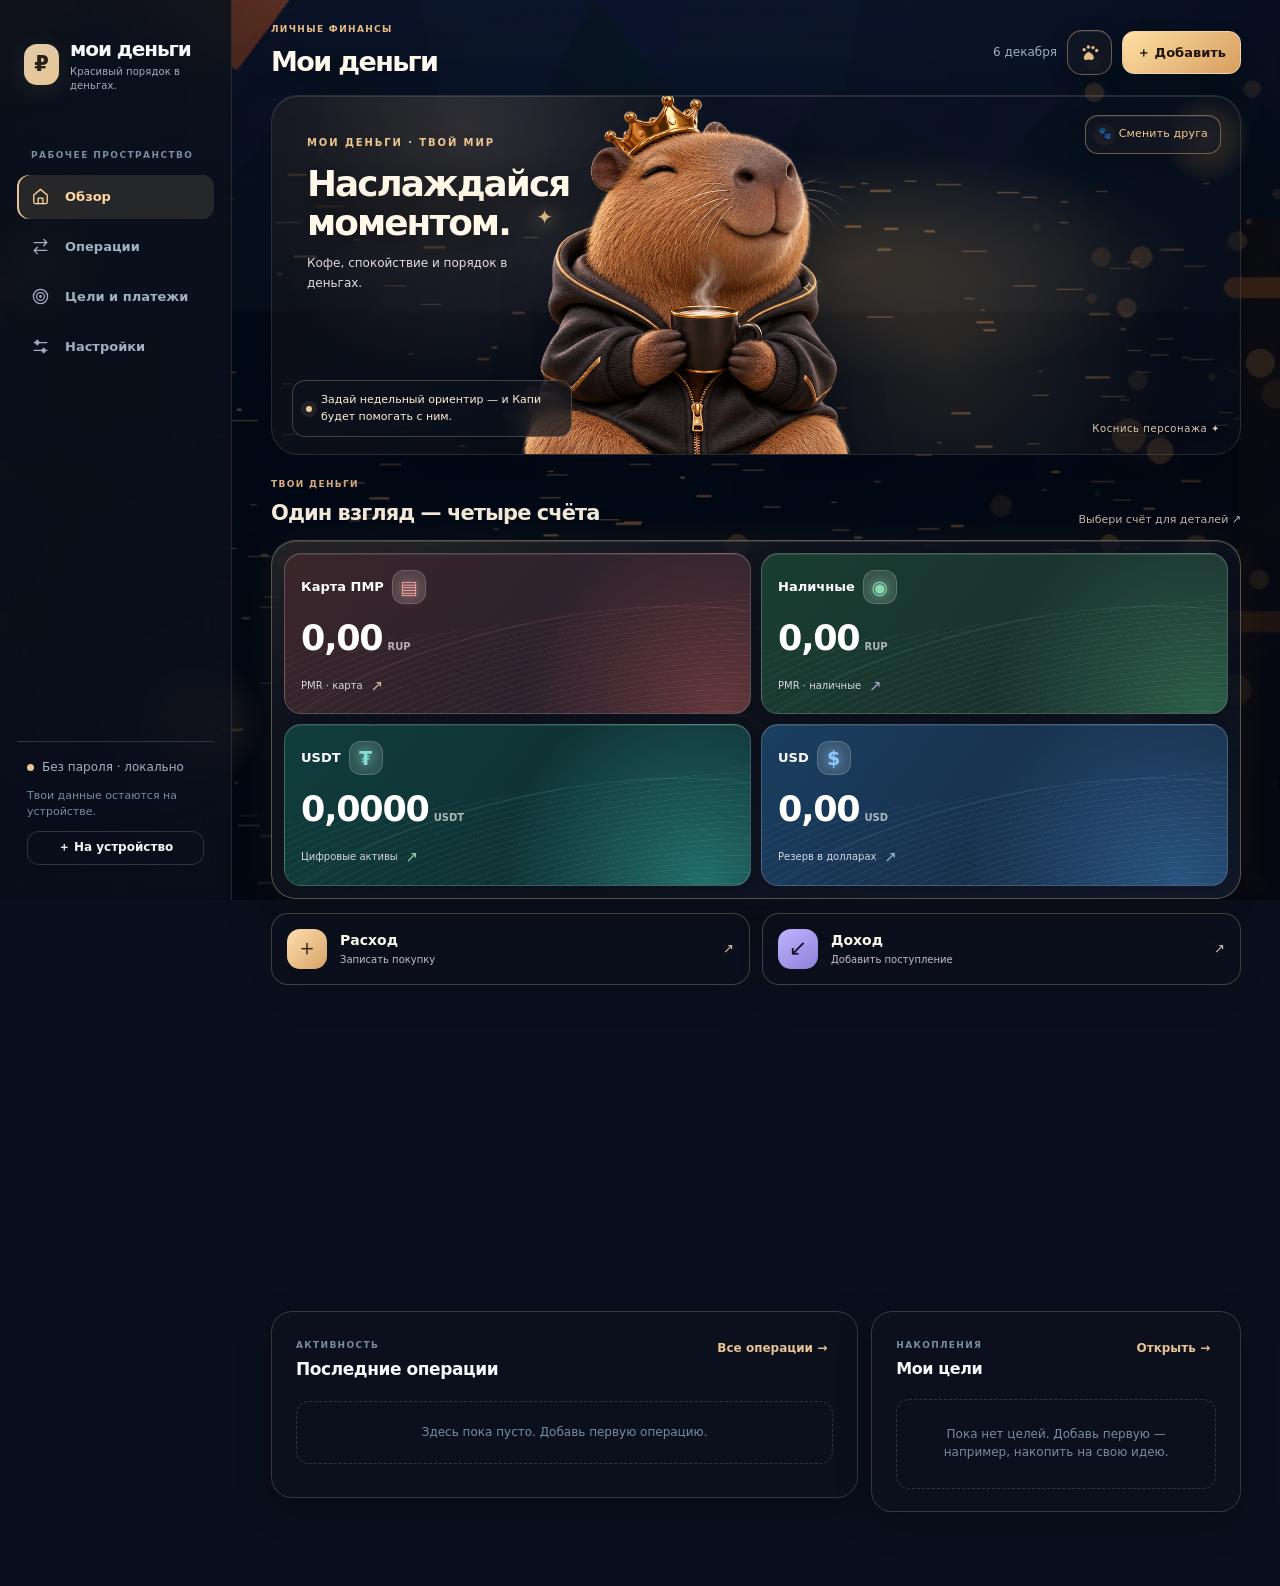
==== index.html @ d1bcf093 "Add files via upload" ====
<!doctype html>
<html lang="ru" data-theme="neobank">
<head>
<meta charset="utf-8"><meta name="viewport" content="width=device-width, initial-scale=1, viewport-fit=cover">
<meta name="theme-color" content="#0a1018"><meta name="color-scheme" content="dark">
<meta name="description" content="Мои деньги — личный финансовый трекер, расходы, бюджеты и накопления"><meta name="application-version" content="2.6.0">
<meta http-equiv="Content-Security-Policy" content="default-src 'self'; script-src 'self'; style-src 'self' 'unsafe-inline'; img-src 'self' data:; connect-src 'self'; object-src 'none'; base-uri 'self'; form-action 'self'; worker-src 'self'; manifest-src 'self'">
<link rel="manifest" href="./manifest.webmanifest"><link rel="icon" type="image/png" href="./icon-192.png"><link rel="apple-touch-icon" href="./icon-192.png">
<link rel="stylesheet" href="./styles.css"><title>Мои деньги · Premium Worlds 2.6</title>
</head>
<body>
<div class="world-background" aria-hidden="true"><div class="world-world"></div><div class="world-vignette"></div><div class="world-glimmers"></div></div>
<div id="auth" class="auth hidden">
 <div class="auth-card"><div class="auth-mark">₽</div><span class="eyebrow">МОИ ДЕНЬГИ · 2.6</span>
 <h1 id="auth-title">Открыть личный учёт</h1><p id="auth-description" class="muted">Введи свой пароль для доступа к защищённым данным этого браузера.</p>
 <form id="auth-form"><label for="auth-pass">Пароль</label><input id="auth-pass" type="password" autocomplete="current-password" minlength="8" required placeholder="Пароль от личных записей">
 <div id="confirm-wrap" class="hidden"><label for="auth-confirm">Повтори пароль</label><input id="auth-confirm" type="password" autocomplete="new-password" placeholder="Повтори пароль"></div>
 <button class="btn primary full" id="auth-submit" type="submit">Открыть трекер</button></form>
 <button type="button" class="btn ghost full hidden" id="auth-guest">Продолжить без пароля</button><div id="auth-error" class="error" role="alert"></div>
 <p class="tiny muted">Зашифрованные данные доступны только по паролю. GitHub не получает твои записи.</p></div>
</div>
<div id="app" class="app hidden">
<aside class="sidebar">
  <div class="brand"><div class="brand-icon">₽</div><div><strong>мои деньги</strong><span>Красивый порядок в деньгах.</span></div></div>
  <div class="side-group">РАБОЧЕЕ ПРОСТРАНСТВО</div>
  <nav class="side-nav" aria-label="Разделы">
    <button class="nav active" data-page-link="home"><span class="nav-ic"><svg viewBox="0 0 24 24" aria-hidden="true"><path d="m3.5 10 8.5-7 8.5 7v9a2 2 0 0 1-2 2h-13a2 2 0 0 1-2-2z"/><path d="M9 21v-7h6v7"/></svg></span> Обзор</button>
    <button class="nav" data-page-link="transactions"><span class="nav-ic"><svg viewBox="0 0 24 24" aria-hidden="true"><path d="M4 7h16m-4-4 4 4-4 4M20 17H4m4-4-4 4 4 4"/></svg></span> Операции</button>
    <button class="nav" data-page-link="plans"><span class="nav-ic"><svg viewBox="0 0 24 24" aria-hidden="true"><circle cx="12" cy="12" r="9"/><circle cx="12" cy="12" r="5"/><circle cx="12" cy="12" r="1"/></svg></span> Цели и платежи</button>
    
    <button class="nav" data-page-link="settings"><span class="nav-ic"><svg viewBox="0 0 24 24" aria-hidden="true"><path d="M4 7h16M4 17h16M8 4v6M16 14v6"/><circle cx="8" cy="7" r="2"/><circle cx="16" cy="17" r="2"/></svg></span> Настройки</button>
  </nav>
  <div class="side-foot"><div class="privacy"><span class="live-dot"></span><span id="side-privacy">Локальный учёт</span></div><small>Твои данные остаются на устройстве.</small><button id="sidebar-install" class="btn outline small" type="button">＋ На устройство</button></div>
</aside>
<div class="workspace">
<header class="topbar"><div><div class="eyebrow" id="page-eyebrow">ЛИЧНЫЕ ФИНАНСЫ</div><h1 id="page-title">Главная</h1></div><div class="topbar-actions"><span class="today" id="today-label"></span><button id="paw-switch" class="paw-switch" type="button" aria-label="Сменить персонажа — капибара или такса" title="Сменить персонажа"><svg viewBox="0 0 24 24" fill="currentColor" aria-hidden="true"><circle cx="5" cy="8" r="2"/><circle cx="10" cy="4.8" r="2"/><circle cx="15.5" cy="5.5" r="2"/><circle cx="20" cy="9" r="2"/><path d="M12 10.5c-3.6 0-7.4 4-7.4 7.1 0 2.1 1.6 3.1 3.3 2.7 2.3-.5 3.1-.6 4.1-.2 2.1.8 4.6-.3 4.6-2.4 0-3.4-4.1-7.2-7.9-7.2Z"/></svg></button><button id="quick-top" class="btn primary" type="button">＋ <span>Добавить</span></button></div></header>
<main>
<section class="view active" id="view-home">
 <section class="living-theater" id="living-theater" data-pet="capybara" aria-label="Живой персонаж и атмосферный фон">
  <div class="hero-noise" aria-hidden="true"></div>
  <div class="theater-copy"><span class="eyebrow">МОИ ДЕНЬГИ · ТВОЙ МИР</span><h2 id="mascot-hero-title">Финансы в удовольствие.</h2><p id="mascot-hero-sub">Простые решения. Красивые привычки.</p></div>
  <button id="theater-paw" class="theater-paw" type="button" title="Сменить персонажа" aria-label="Сменить персонажа: капибара или такса">🐾 <span>Сменить друга</span></button>
  <div class="mascot-viewer" id="mascot-viewer" role="group" aria-label="Нажми на персонажа, чтобы увидеть реакцию">
    <button class="pet-stage" id="pet-tap" type="button" aria-label="Погладить персонажа и увидеть реакцию"><img id="pet-cutout" src="./capybara.png" alt="Капибара в короне с чашкой кофе" draggable="false" loading="eager"><span class="pet-star">✦</span><span class="pet-shimmer">✧</span></button>
    <span class="pet-soundwaves" aria-hidden="true">)))</span><span class="pet-steam" aria-hidden="true"><i></i><i></i><i></i></span>
    <span id="mascot-fallback-animal" class="hidden">🦫</span>
  </div>
  <div class="theater-bottom"><div class="mascot-speech"><span class="speech-pulse"></span><span id="mascot-say">Нажми на меня — будет сюрприз.</span></div><span class="turn-hint">Коснись персонажа ✦</span></div>
</section>
<div class="vault-head"><div><span class="eyebrow">ТВОИ ДЕНЬГИ</span><h2>Один взгляд — четыре счёта</h2></div><span class="vault-note">Выбери счёт для деталей ↗</span></div>
  <section class="unified-vault"><div class="vault-sheen"></div><div class="account-grid premium-accounts" id="account-grid" aria-label="Четыре счёта в одной карте"></div></section>
 <div class="world-quick-actions"><button id="world-add-expense" type="button"><span class="wqa-icon">＋</span><span><strong>Расход</strong><small>Записать покупку</small></span><span class="wqa-chevron">↗</span></button><button id="world-add-income" type="button"><span class="wqa-icon">↙</span><span><strong>Доход</strong><small>Добавить поступление</small></span><span class="wqa-chevron">↗</span></button></div>
<div class="premium-budget-row">
  <div class="budget-hero">
    <div class="panel-title-row"><div><span class="eyebrow">НЕДЕЛЬНЫЙ БЮДЖЕТ</span><h2 id="week-left">—</h2><span class="muted tiny" id="week-title">Осталось до конца недели</span></div><span id="week-status" class="status neutral">Без лимита</span></div>
    <div class="progress"><div id="week-bar"></div></div>
    <div class="budget-details"><span id="week-used">Потрачено: 0,00</span><span id="week-cap">Лимит не задан</span></div>
    <div class="premium-budget-bottom"><div><span class="eyebrow">ОРИЕНТИР НА СЕГОДНЯ</span><strong id="daily-allowance">—</strong><p id="daily-caption" class="tiny muted">Установи недельный лимит</p></div><button type="button" class="premium-quiet-link" data-page-link="settings">Изменить лимит <span>↗</span></button></div>
    <span id="month-budget" class="hidden"></span>
  </div>
 </div>
 <div class="hidden" aria-hidden="true"><span id="hero-card"></span><button id="hero-spend" type="button"></button><button id="hero-income" type="button"></button><button id="hero-transfer" type="button"></button></div>
 <div class="welcome-nudge hidden" id="welcome-nudge"><span class="welcome-icon">🌱</span><div><strong>Добро пожаловать! Начни с удобного шага.</strong><p>Задай лимит на неделю или просто запиши первую покупку. Всё хранится в твоём браузере.</p></div><button class="btn outline small" id="welcome-dismiss" type="button">Понятно</button></div>
 <div class="home-lower premium-history">
  <section class="panel recent"><div class="panel-title-row"><div><span class="eyebrow">АКТИВНОСТЬ</span><h3>Последние операции</h3></div><button type="button" class="text-button" data-page-link="transactions">Все операции →</button></div><div id="recent-list" class="tx-list"></div></section>
  <div class="home-side"><section class="panel"><div class="panel-title-row"><div><span class="eyebrow">НАКОПЛЕНИЯ</span><h3>Мои цели</h3></div><button type="button" class="text-button" data-page-link="plans">Открыть →</button></div><div id="home-goals"></div></section>
   <section class="panel category-panel"><div class="panel-title-row"><div><span class="eyebrow">ЗА ЭТОТ МЕСЯЦ</span><h3>Куда уходят деньги</h3></div><button type="button" class="text-button" data-page-link="analytics">Детали →</button></div><div id="home-categories"></div></section>
  </div>
 </div>
</section>
<section class="view" id="view-transactions"><div class="section-header"><div><span class="eyebrow">ЖУРНАЛ</span><h2>Все операции</h2></div><button class="btn primary" id="tx-add" type="button">＋ Добавить</button></div><div class="filter-row"><input id="tx-search" placeholder="Поиск по категории или примечанию" aria-label="Поиск"><input id="tx-month" type="month" aria-label="Месяц"><select id="tx-type" aria-label="Тип операции"><option value="all">Все типы</option><option value="expense">Расходы</option><option value="income">Доходы</option><option value="transfer">Переводы</option></select><button id="tx-clear" class="btn outline small" type="button">Сбросить</button></div><details class="panel calendar-panel"><summary>📅 Календарь расходов <span>▾</span></summary><p class="tiny muted">Нажми на день, чтобы увидеть операции. В календаре показаны расходы в RUP.</p><div id="spend-calendar"></div><button class="text-button" id="calendar-clear" type="button">Сбросить выбор дня</button></details><div class="panel"><div id="tx-list" class="tx-list"></div><p id="tx-count" class="tiny muted"></p></div></section>
<section class="view" id="view-plans"><div class="section-header"><div><span class="eyebrow">БЮДЖЕТ И БУДУЩЕЕ</span><h2>Цели и платежи</h2></div></div><div class="plans-grid">
 <div class="panel"><div class="panel-title-row"><div><span class="eyebrow">ПРОГРЕСС</span><h3>Цели накоплений</h3></div><button class="btn small outline" id="goal-create" type="button">＋ Цель</button></div><p class="tiny muted">Прогресс целей учитывается отдельно и не списывает деньги со счетов.</p><div id="goals-list"></div></div>
 <div class="panel"><div class="panel-title-row"><div><span class="eyebrow">НЕ ЗАБУДЬ ОПЛАТИТЬ</span><h3>Регулярные платежи</h3></div><button class="btn small outline" id="rec-create" type="button">＋ Платёж</button></div><p class="tiny muted">Списание только после подтверждения: автоматически деньги не вычитаются.</p><div id="rec-list"></div></div>
</div><div class="panel wish-panel"><div class="panel-title-row"><div><span class="eyebrow">НЕОБЯЗАТЕЛЬНЫЕ ПОКУПКИ</span><h3>Отложенные желания</h3></div><span class="tiny muted" id="wish-count"></span></div><p class="tiny muted">Идеи без списания денег. Вернуться к покупке или удалить можно в любое время.</p><div id="wish-list"></div></div></section>
<section class="view" id="view-analytics"><div class="section-header"><div><span class="eyebrow">СТАТИСТИКА</span><h2>Аналитика</h2></div><select id="analysis-month" aria-label="Месяц аналитики"></select></div><div class="analysis-stats"><div class="panel"><span class="eyebrow">РАСХОДЫ · RUP</span><strong id="analysis-expense">0,00</strong></div><div class="panel"><span class="eyebrow">ДОХОДЫ · RUP</span><strong id="analysis-income">0,00</strong></div><div class="panel"><span class="eyebrow">РАЗНИЦА · RUP</span><strong id="analysis-net">0,00</strong></div><div class="analysis-extras" id="analysis-extras"><div class="analysis-mini"><span>Средний расход / день</span><strong id="analysis-average">—</strong></div><div class="analysis-mini"><span>Доставка и кафе</span><strong id="analysis-delivery">—</strong></div><div class="analysis-mini"><span>Необязательные покупки</span><strong id="analysis-optional">—</strong></div></div><div class="analytics-grid"><div class="panel"><h3>Динамика расходов</h3><p class="tiny muted">Последние 6 месяцев, только счета RUP</p><div id="chart-bars" class="chart" role="img" aria-label="График расходов"></div></div><div class="panel"><h3>Структура расходов</h3><p class="tiny muted">Выбранный месяц, счета RUP</p><div id="analysis-categories"></div></div></div><p class="tiny muted">Исторические записи включены в аналитику, но не уменьшают текущие балансы. Валюты не складываются без обмена.</p></section>
<section class="view" id="view-settings"><div class="section-header"><div><span class="eyebrow">ПЕРСОНАЛИЗАЦИЯ</span><h2>Настройки</h2></div></div><div class="settings-grid">
 <div class="panel pet-interaction-settings"><h3>Реакции персонажа</h3><p class="muted">Нажми на животное на главной: капибара пьёт кофе, такса радостно лает.</p><label class="sound-setting"><span>Звук таксы</span><input id="pet-sound-enabled" type="checkbox" checked></label><p class="tiny muted">Звук включается только после твоего нажатия. На телефоне он зависит от режима звука.</p></div>
 <div class="panel pet-settings"><div class="panel-title-row"><div><span class="eyebrow">НАСТРОЙ ДНЯ</span><h3>Твой персонаж</h3></div><span class="paw-settings-icon">✦</span></div><p class="muted">Выбирай между двумя настоящими Персонажами. Их можно крутить на главной — даже без интернета.</p><div class="pet-choice-row"><button class="pet-choice" data-pet-choice="capybara" type="button"><span class="pet-choice-icon">◕</span><span><strong>Капибара</strong><small>Тепло и спокойствие</small></span><span class="pet-choice-check">✓</span></button><button class="pet-choice" data-pet-choice="dachshund" type="button"><span class="pet-choice-icon">♞</span><span><strong>Такса</strong><small>Энергия и движение</small></span><span class="pet-choice-check">✓</span></button></div><label class="toggle-row" style="margin-top:17px"><input type="checkbox" id="mascot-motion" checked><span>Живые движения персонажа</span></label><p class="tiny muted">Плавная анимация останавливается, если включено уменьшение движения в настройках устройства.</p></div>
 <div class="panel premium-tools"><h3>Инструменты</h3><p class="muted">Аналитика, календарь и расширенные функции — когда понадобятся.</p><div class="premium-tools-actions"><button class="btn outline" type="button" data-page-link="analytics">▥ Смотреть аналитику</button><button class="btn outline" type="button" data-page-link="plans">◎ Цели и платежи</button></div></div>
 <div class="panel"><h3>Обновления</h3><p class="muted" id="update-note">Приложение автоматически проверяет новые версии при открытии и периодически во время работы. При заполнении формы обновление подождёт.</p></div>
 <div class="panel"><h3>Оформление</h3><p class="muted">Один сайт — несколько стилей. Выбор запоминается.</p><div class="theme-cards"><button class="theme-card" data-theme-choice="premium"><span class="theme-thumb premium"></span><strong>Premium Dark</strong><small>Основной стиль</small></button><button class="theme-card" data-theme-choice="capy"><span class="theme-thumb capy"></span><strong>Warm Studio</strong><small>Мягкий тёплый</small></button><button class="theme-card" data-theme-choice="minimal"><span class="theme-thumb minimal"></span><strong>Graphite</strong><small>Чистый графит</small></button></div></div>
 <div class="panel"><h3>Лимиты расходов</h3><p class="muted">План учитывает траты с карты и наличных в рублях ПМР.</p><div class="field-grid"><div><label for="limit-week">На неделю (RUP)</label><input id="limit-week" type="number" min="0" step="0.01" placeholder="Без лимита"></div><div><label for="limit-month">На месяц (RUP)</label><input id="limit-month" type="number" min="0" step="0.01" placeholder="Без лимита"></div></div><button id="save-limits" class="btn primary small" type="button">Сохранить лимиты</button></div>
 <div class="panel"><h3>Мягкая пауза перед покупкой</h3><p class="muted">При желании приложение предложит отложить крупную необязательную покупку. Это не запрет: решение всегда за тобой.</p><label class="toggle-row"><input type="checkbox" id="impulse-enabled"><span>Напоминать о необязательных тратах</span></label><div class="field" style="margin-top:12px"><label for="impulse-threshold">Показывать при сумме от (RUP)</label><input id="impulse-threshold" type="number" min="1" step="1" value="200"></div><button id="save-impulse" class="btn outline small" type="button">Сохранить</button></div>
 <details class="panel collapsible"><summary>Корректировка остатков <span>▾</span></summary><p class="muted">Введи фактический баланс каждого счёта. Старые операции повторно не спишутся.</p><div id="balance-settings" class="field-grid"></div><button id="save-balances" class="btn outline small" type="button">Обновить остатки</button></details>
 <details class="panel collapsible"><summary>Резервные копии и перенос <span>▾</span></summary><p class="muted" id="backup-warning">В режиме без пароля JSON и CSV содержат данные без шифрования.</p><div class="button-row"><button id="export-json" class="btn outline" type="button">↓ Резервная копия JSON</button><button id="export-csv" class="btn outline" type="button">↓ CSV</button><button id="import-json" class="btn outline" type="button">↑ Восстановить JSON</button><input type="file" id="file-import" accept=".json,application/json" class="hidden"></div><p class="tiny muted">Импорт заменяет текущие записи. Перед ним сохрани копию.</p></details>
 <details class="panel collapsible"><summary>Конфиденциальность <span>▾</span></summary><p id="privacy-info" class="muted"></p><div class="button-row"><button id="protect-data" class="btn outline" type="button">Защитить паролем</button><button id="change-password" class="btn outline" type="button">Сменить пароль</button><button id="lock-data" class="btn outline" type="button">Закрыть учёт</button><button id="reset-data" class="btn danger" type="button">Удалить локальные данные</button></div></details>
 <div class="panel"><h3>Приложение на телефоне</h3><p class="muted">Установи сайт на главный экран. После первого посещения приложение работает и без интернета, но данные между устройствами не синхронизируются.</p><button id="install-btn" class="btn outline" type="button">＋ Установить приложение</button><p id="install-hint" class="tiny muted"></p></div>
</div><footer>Мои деньги 2.6 · данные в браузере · синхронизации между устройствами пока нет</footer></section>
</main></div>
<nav class="mobile-nav" aria-label="Навигация по приложению"><button data-page-link="home" class="active"><span>▦</span>Обзор</button><button data-page-link="transactions"><span>⇄</span>История</button><button id="mobile-quick" class="mobile-add" aria-label="Добавить расход"><span>＋</span></button><button data-page-link="plans"><span>◎</span>Цели</button><button data-page-link="settings"><span>⚙</span>Ещё</button></nav>
</div>
<div class="modal hidden" id="modal" role="dialog" aria-modal="true" aria-labelledby="modal-title"><div class="modal-backdrop" data-close="modal"></div><div class="modal-panel"><div class="modal-head"><div><span class="eyebrow" id="modal-kicker">БЫСТРАЯ ЗАПИСЬ</span><h2 id="modal-title">Новый расход</h2></div><button id="modal-close" class="icon-btn" type="button" aria-label="Закрыть">×</button></div><div id="modal-content"></div></div></div>
<div id="toast" class="toast" role="status" aria-live="polite"></div>
<script src="./pet-actions.js" defer></script>
<script src="./app.js" defer></script>
</body></html>
---- styles.css ----
:root{--bg:#0a1018;--panel:#121c27;--panel2:#182432;--border:#263647;--text:#f5f8fb;--muted:#96a7b7;--sub:#657c91;--accent:#5bddad;--accent-ink:#062518;--accent2:#6696ff;--red:#ff8794;--yellow:#f3c478;--radius:19px;--shadow:0 20px 60px rgba(0,0,0,.13);color-scheme:dark}
html[data-theme="minimal"]{--bg:#101119;--panel:#1a1c28;--panel2:#222539;--border:#303348;--text:#f8f8ff;--muted:#adb0c8;--sub:#8185a8;--accent:#9a96ff;--accent-ink:#15132a;--accent2:#a6afff;--red:#ff9da9;--yellow:#ecd1a1;--radius:24px}
html[data-theme="focus"]{--bg:#071710;--panel:#10241b;--panel2:#1a3327;--border:#2a4a38;--text:#effff4;--muted:#9dbba7;--sub:#69907a;--accent:#b0f084;--accent-ink:#163117;--accent2:#83d8b5;--red:#f59c91;--yellow:#f8d98d;--radius:16px}
*{box-sizing:border-box}html{scroll-behavior:smooth}body{background:var(--bg);color:var(--text);margin:0;font:14px/1.45 Inter,system-ui,-apple-system,"Segoe UI",sans-serif}button,input,select,textarea{font:inherit}button{cursor:pointer}button:disabled{opacity:.45;cursor:not-allowed}h1,h2,h3,p{margin-top:0}h1{font-size:27px;letter-spacing:-.055em;margin:3px 0 0}h2{font-size:22px;letter-spacing:-.05em;margin:4px 0 0}h3{font-size:16px;letter-spacing:-.025em;margin:0}p{margin-bottom:12px}.muted{color:var(--muted)}.tiny{font-size:11px}.eyebrow{font-size:10px;font-weight:800;letter-spacing:.105em;color:var(--sub)}.hidden{display:none!important}.btn{border:1px solid var(--border);border-radius:11px;padding:10px 14px;background:var(--panel2);color:var(--text);font-weight:720;min-height:39px;white-space:nowrap}.btn:hover{filter:brightness(1.13)}.btn.primary{background:var(--accent);border-color:var(--accent);color:var(--accent-ink)}.btn.ghost{background:transparent;border-color:transparent}.btn.outline{background:transparent}.btn.danger{color:var(--red);background:transparent}.btn.small{font-size:12px;min-height:33px;padding:7px 10px}.btn.full{width:100%;margin:10px 0}.text-button{border:0;background:none;color:var(--accent);font-size:12px;font-weight:750;padding:6px}.icon-btn{background:none;border:0;color:var(--muted);font-size:24px;padding:2px 9px;border-radius:9px}.icon-btn:hover{color:var(--text);background:var(--panel2)}input,select,textarea{width:100%;border:1px solid var(--border);background:var(--bg);color:var(--text);border-radius:11px;min-height:42px;padding:9px 12px;outline:none}input:focus,select:focus,textarea:focus{border-color:var(--accent);box-shadow:0 0 0 3px color-mix(in srgb,var(--accent) 12%,transparent)}input[type=date],input[type=month]{color-scheme:dark}input::placeholder{color:var(--sub)}label{color:var(--muted);font-size:11px;font-weight:700;display:block;margin:0 0 6px}button:focus-visible,a:focus-visible{outline:2px solid var(--accent);outline-offset:3px}
.app{min-height:100dvh}.sidebar{position:fixed;left:0;top:0;bottom:0;width:244px;background:var(--panel);border-right:1px solid var(--border);padding:30px 17px;display:flex;flex-direction:column;z-index:5}.brand{display:flex;gap:11px;align-items:center;padding:0 5px 44px}.brand-icon,.auth-mark{width:41px;height:41px;border-radius:13px;background:var(--accent);color:var(--accent-ink);display:grid;place-items:center;font-size:23px;font-weight:900;box-shadow:0 8px 32px color-mix(in srgb,var(--accent) 15%,transparent)}.brand strong{display:block;font-size:19px;letter-spacing:-.055em}.brand span{display:block;font-size:10px;color:var(--sub)}.side-group{padding:0 14px 12px;color:var(--sub);font-size:10px;letter-spacing:.12em;font-weight:800}.side-nav{display:flex;flex-direction:column;gap:6px}.nav{width:100%;border:0;border-radius:12px;background:transparent;color:var(--muted);text-align:left;padding:12px 14px;display:flex;gap:15px;align-items:center;font-weight:650}.nav span{font-size:18px;min-width:22px;text-align:center}.nav:hover{background:var(--panel2)}.nav.active{background:color-mix(in srgb,var(--accent) 12%,var(--panel));color:var(--accent)}.side-foot{margin-top:auto;border-top:1px solid var(--border);padding:17px 10px 0;display:grid;gap:8px}.side-foot small{color:var(--sub);font-size:11px}.privacy{color:var(--muted);font-size:12px;display:flex;align-items:center;gap:8px}.live-dot{height:7px;width:7px;border-radius:50%;background:var(--accent)}.workspace{margin-left:244px;max-width:1700px;padding:28px clamp(16px,3.2vw,46px) 60px}.topbar{display:flex;justify-content:space-between;align-items:center;margin:0 0 27px;gap:16px}.topbar-actions{display:flex;align-items:center;gap:15px}.today{color:var(--sub);font-size:12px}.view{display:none}.view.active{display:block}.dashboard-grid{display:grid;grid-template-columns:1.25fr .85fr;gap:14px}.balance-hero{min-height:225px;padding:26px 28px;border-radius:var(--radius);background:linear-gradient(125deg,#204c41,#153a35 60%,#11372f);border:1px solid #316451;box-shadow:var(--shadow);display:flex;flex-direction:column;color:#f9fffb;position:relative;overflow:hidden}.balance-hero:after{content:"";width:300px;height:300px;position:absolute;right:-100px;top:-130px;border:1px solid #ffffff21;border-radius:50%;box-shadow:0 0 0 30px #ffffff0a,0 0 0 70px #ffffff06;pointer-events:none}.hero-top{display:flex;justify-content:space-between;align-items:center;gap:12px}.balance-hero .eyebrow{color:#9be5c9}.hero-chip{font-size:10px;letter-spacing:.06em;background:#ffffff1b;padding:7px 10px;border-radius:10px}.hero-sum{font-weight:850;letter-spacing:-.065em;font-size:clamp(28px,4.1vw,53px);line-height:1.18;margin:22px 0 2px;font-variant-numeric:tabular-nums}.hero-sum em{font-style:normal;font-size:15px;letter-spacing:0;color:#b5ddce}.balance-hero p{font-size:11px;color:#c3e6d8;margin:0 0 20px}.hero-actions{display:flex;flex-wrap:wrap;gap:8px;margin-top:auto}.hero-actions button{border:1px solid #ffffff39;color:#fff;background:#ffffff1b;border-radius:11px;padding:9px 13px;font-size:12px;font-weight:760}.hero-actions button:first-child{background:#fff;color:#0b3d2f;border-color:#fff}.hero-actions button:hover{filter:brightness(1.15)}html[data-theme="minimal"] .balance-hero{background:linear-gradient(125deg,#454075,#29294d);border-color:#635e90}html[data-theme="minimal"] .hero-actions button:first-child{color:#373464}html[data-theme="focus"] .balance-hero{background:linear-gradient(115deg,#2d633b,#1a4c34);border-color:#47845a}html[data-theme="focus"] .hero-actions button:first-child{color:#1d4630}
.budget-hero,.panel{background:var(--panel);border:1px solid var(--border);border-radius:var(--radius)}.budget-hero{padding:23px;min-width:0;display:flex;flex-direction:column;justify-content:center}.budget-hero h2{font-size:clamp(22px,2.7vw,33px);margin:14px 0 2px}.panel-title-row{display:flex;align-items:flex-start;justify-content:space-between;gap:12px}.panel-title-row h3{margin:4px 0}.status{display:inline-flex;border-radius:30px;padding:5px 9px;font-size:10px;font-weight:750;white-space:nowrap}.status.neutral{color:var(--muted);background:var(--panel2)}.status.good{color:var(--accent);background:color-mix(in srgb,var(--accent) 13%,transparent)}.status.bad{color:var(--red);background:color-mix(in srgb,var(--red) 13%,transparent)}.progress{height:8px;border-radius:20px;background:var(--panel2);overflow:hidden;margin:24px 0 13px}.progress>div{height:100%;width:0;background:var(--accent);border-radius:inherit;transition:width .2s}.progress>div.bad{background:var(--red)}.budget-details{display:flex;justify-content:space-between;color:var(--sub);font-size:11px;gap:10px;flex-wrap:wrap}.budget-hero .text-button{align-self:flex-start;padding:12px 0 0}.account-grid{display:grid;grid-template-columns:repeat(4,minmax(0,1fr));gap:12px;margin:14px 0}.mini-account{background:var(--panel);border:1px solid var(--border);padding:15px;border-radius:15px;min-width:0}.mini-account .label{display:flex;justify-content:space-between;gap:4px;color:var(--muted);font-size:11px}.mini-account .label b{font-weight:700;color:var(--sub)}.mini-account strong{font-size:21px;letter-spacing:-.045em;display:block;margin-top:7px;white-space:nowrap;text-overflow:ellipsis;overflow:hidden}.mini-account .unit{font-size:10px;color:var(--sub)}.home-lower{display:grid;grid-template-columns:1.15fr .85fr;gap:14px}.home-side{min-width:0}.panel{padding:21px;margin-bottom:14px;min-width:0}.recent{min-height:300px}.tx-list{margin-top:16px}.tx-row{padding:12px 0;display:grid;grid-template-columns:39px minmax(0,1fr) auto auto;gap:10px;align-items:center;border-bottom:1px solid var(--border)}.tx-row:last-child{border-bottom:0}.tx-icon{width:37px;height:37px;border-radius:12px;background:color-mix(in srgb,var(--accent2) 15%,var(--panel));color:var(--accent2);display:grid;place-items:center;font-size:18px}.tx-icon.expense{background:color-mix(in srgb,var(--red) 12%,var(--panel));color:var(--red)}.tx-icon.income{background:color-mix(in srgb,var(--accent) 12%,var(--panel));color:var(--accent)}.tx-main{min-width:0}.tx-main strong{display:block;font-size:12px;white-space:nowrap;text-overflow:ellipsis;overflow:hidden}.tx-main small{display:block;font-size:10px;color:var(--sub);white-space:nowrap;text-overflow:ellipsis;overflow:hidden}.tx-amount{font-weight:780;white-space:nowrap;font-variant-numeric:tabular-nums;font-size:12px;text-align:right}.tx-amount.negative{color:var(--red)}.tx-amount.positive{color:var(--accent)}.tx-amount small{font-size:9px;display:block;color:var(--sub);font-weight:500}.row-action{background:none;border:0;color:var(--sub);border-radius:10px;padding:5px;font-size:19px}.row-action:hover{color:var(--red)}.empty{border:1px dashed var(--border);border-radius:13px;text-align:center;padding:26px 15px;color:var(--sub);font-size:12px;margin-top:14px}.category-line,.goal-preview{margin-top:14px}.category-line .top,.goal-preview .top{display:flex;justify-content:space-between;gap:8px;font-size:12px;margin-bottom:7px}.category-line .top span:last-child,.goal-preview .top span:last-child{color:var(--muted)}.micro-progress{height:6px;border-radius:9px;background:var(--panel2);overflow:hidden}.micro-progress div{height:100%;border-radius:inherit;background:var(--accent2)}.goal-preview .micro-progress div{background:var(--accent)}
.section-header{display:flex;align-items:center;justify-content:space-between;margin-bottom:17px;gap:10px}.filter-row{display:grid;grid-template-columns:1fr 150px 140px auto;gap:8px;margin-bottom:10px}.filter-row input,.filter-row select{min-height:39px}.filter-row .btn{min-height:39px}.plans-grid,.analytics-grid{display:grid;grid-template-columns:1fr 1fr;gap:14px}.item-card{padding:13px 0;border-bottom:1px solid var(--border)}.item-card:last-child{border:0}.item-top{display:flex;justify-content:space-between;align-items:flex-start;gap:10px}.item-top strong{font-size:13px}.item-top small{display:block;color:var(--sub);font-size:11px}.item-actions{display:flex;gap:6px;align-items:center;margin-top:10px}.item-actions button{padding:6px 9px;border-radius:9px;border:1px solid var(--border);background:var(--panel2);color:var(--text);font-size:11px}.item-actions button.delete{color:var(--red)}.item-card .progress{margin:10px 0 6px;height:6px}.item-card .tiny{margin:0}.analysis-stats{display:grid;grid-template-columns:repeat(3,minmax(0,1fr));gap:12px;margin-bottom:14px}.analysis-stats .panel{margin:0}.analysis-stats strong{display:block;font-size:clamp(18px,2.5vw,29px);letter-spacing:-.045em;margin-top:7px}.chart{height:240px;display:flex;align-items:end;gap:8px;padding:12px 0 0}.chart-col{flex:1;min-width:0;height:100%;display:flex;flex-direction:column;align-items:center;justify-content:flex-end;gap:8px}.chart-col .value{color:var(--muted);font-size:10px;white-space:nowrap}.chart-col .bar-track{height:180px;display:flex;align-items:end;width:100%;max-width:56px;background:var(--panel2);border-radius:8px 8px 0 0;overflow:hidden}.chart-col .bar{background:linear-gradient(0deg,var(--accent),var(--accent2));width:100%;border-radius:8px 8px 0 0;min-height:2px}.chart-col .month{font-size:10px;color:var(--sub)}
.settings-grid{display:grid;grid-template-columns:1fr 1fr;gap:14px;align-items:start}.settings-grid>.panel{margin:0}.settings-grid .panel h3{margin-bottom:10px}.field-grid{display:grid;grid-template-columns:1fr 1fr;gap:12px;margin:15px 0}.button-row{display:flex;gap:8px;flex-wrap:wrap}.collapsible summary{list-style:none;display:flex;justify-content:space-between;cursor:pointer;font-weight:750;font-size:15px}.collapsible summary::-webkit-details-marker{display:none}.collapsible[open] summary{margin-bottom:16px}.theme-cards{display:grid;grid-template-columns:repeat(3,1fr);gap:9px;margin-top:16px}.theme-card{background:var(--bg);border:1px solid var(--border);padding:8px;border-radius:12px;color:var(--text);text-align:left;display:flex;flex-direction:column;gap:3px}.theme-card.active{border-color:var(--accent);box-shadow:0 0 0 1px var(--accent)}.theme-card strong{font-size:11px;line-height:1.2}.theme-card small{font-size:10px;color:var(--muted)}.theme-thumb{height:52px;border-radius:7px;display:block;margin-bottom:5px;background:linear-gradient(135deg,#164c3b 55%,#122f36 55%);position:relative}.theme-thumb.minimal{background:linear-gradient(135deg,#3f416c 55%,#262944 55%)}.theme-thumb.focus{background:linear-gradient(135deg,#386a3e 55%,#153624 55%)}.theme-thumb:after{content:"";width:48%;height:8px;position:absolute;top:14px;left:10px;border-radius:4px;background:#ffffff90;box-shadow:0 13px 0 #ffffff40}footer{grid-column:1/-1;text-align:center;font-size:11px;color:var(--sub);padding:16px 0}.mobile-nav{display:none}
.auth{min-height:100dvh;display:grid;place-items:center;padding:18px}.auth-card{width:min(410px,100%);background:var(--panel);border:1px solid var(--border);border-radius:23px;padding:28px;box-shadow:var(--shadow)}.auth-mark{margin-bottom:17px}.auth h1{font-size:26px;margin:12px 0}.auth label{margin:16px 0 7px}.auth .muted{font-size:13px;line-height:1.65}.auth .tiny{font-size:10px}.auth .error{color:var(--red);font-size:12px;min-height:20px;margin-top:8px}
.modal{position:fixed;inset:0;z-index:35;display:grid;place-items:center}.modal-backdrop{position:absolute;inset:0;background:#030811b9;backdrop-filter:blur(6px)}.modal-panel{position:relative;width:min(500px,calc(100% - 30px));max-height:90dvh;overflow:auto;background:var(--panel);border:1px solid var(--border);border-radius:22px;padding:24px;box-shadow:0 30px 100px #000b}.modal-head{display:flex;align-items:flex-start;justify-content:space-between;gap:15px;margin-bottom:17px}.modal-head h2{margin:3px 0}.modal .field{margin:12px 0}.modal .field-grid{margin:12px 0}.modal .btn.full{margin:15px 0 0}.modal .tabs{display:grid;grid-template-columns:repeat(3,1fr);gap:5px;background:var(--bg);border-radius:11px;padding:4px}.modal .tabs button{border:0;border-radius:8px;background:transparent;color:var(--muted);padding:8px 5px;font-weight:750}.modal .tabs button.active{color:var(--accent-ink);background:var(--accent)}.quick-chips{display:flex;flex-wrap:wrap;gap:6px;margin:10px 0}.quick-chips button{background:var(--panel2);color:var(--muted);border:1px solid var(--border);padding:7px 10px;border-radius:22px;font-size:11px}.quick-chips button.active{background:var(--accent);border-color:var(--accent);color:var(--accent-ink)}.modal .big-sum{min-height:62px;font-size:35px;font-weight:850;letter-spacing:-.06em}.toast{position:fixed;bottom:24px;right:24px;z-index:60;pointer-events:none;max-width:min(420px,calc(100vw - 32px));background:var(--panel2);color:var(--text);border:1px solid var(--accent);box-shadow:var(--shadow);padding:11px 15px;border-radius:12px;opacity:0;transform:translateY(10px);transition:.18s}.toast.show{opacity:1;transform:none}
@media(max-width:1200px){.sidebar{width:210px}.workspace{margin-left:210px}.topbar{margin-bottom:20px}.home-lower{grid-template-columns:1fr 1fr}.account-grid{grid-template-columns:repeat(2,1fr)}}
@media(max-width:930px){.sidebar{display:none}.workspace{margin:0;padding:20px 18px 93px}.mobile-nav{display:flex;position:fixed;z-index:20;bottom:0;left:0;right:0;height:calc(67px + env(safe-area-inset-bottom));padding:5px 10px calc(5px + env(safe-area-inset-bottom));align-items:center;justify-content:space-around;background:color-mix(in srgb,var(--panel) 96%,transparent);border-top:1px solid var(--border);backdrop-filter:blur(20px)}.mobile-nav button{flex:1;border:0;background:transparent;color:var(--sub);font-size:10px;font-weight:700;display:grid;justify-items:center;gap:0}.mobile-nav button>span{font-size:24px;line-height:1.2}.mobile-nav button.active{color:var(--accent)}.mobile-nav .mobile-add{flex:0 0 56px}.mobile-nav .mobile-add>span{background:var(--accent);width:44px;height:44px;border-radius:15px;color:var(--accent-ink);display:grid;place-items:center;font-size:30px;box-shadow:0 4px 15px color-mix(in srgb,var(--accent) 28%,transparent)}.settings-grid{grid-template-columns:1fr 1fr}}
@media(max-width:720px){.workspace{padding:18px 13px 94px}.topbar{margin-bottom:17px}.topbar h1{font-size:25px}.topbar .today{display:none}.dashboard-grid,.home-lower,.plans-grid,.analytics-grid{grid-template-columns:1fr}.balance-hero{min-height:213px;padding:22px}.hero-sum{font-size:42px}.budget-hero{padding:18px}.budget-hero h2{margin:9px 0 0}.budget-hero .progress{margin:14px 0 9px}.account-grid{grid-template-columns:repeat(2,minmax(0,1fr));gap:9px}.mini-account{padding:13px}.mini-account strong{font-size:19px}.panel{padding:17px;margin-bottom:11px}.recent{min-height:0}.analysis-stats{gap:7px}.analysis-stats .panel{padding:12px}.analysis-stats strong{font-size:18px}.filter-row{grid-template-columns:1fr 1fr}.filter-row input:first-child{grid-column:1/-1}.filter-row .btn{width:100%}.settings-grid{grid-template-columns:1fr}.topbar-actions .btn span{display:none}.topbar-actions .btn{width:43px;font-size:18px}.section-header h2{font-size:21px}.auth{align-items:center}.auth-card{padding:23px}.chart{height:215px}.chart-col .bar-track{height:155px}.tx-row{grid-template-columns:35px minmax(0,1fr) auto auto;gap:7px}.modal{align-items:end}.modal-panel{width:100%;border-radius:21px 21px 0 0;padding:22px 19px calc(22px + env(safe-area-inset-bottom));max-height:92dvh}}
@media(max-width:360px){.hero-sum{font-size:33px}.hero-actions button{padding:8px 9px;font-size:11px}.theme-card small{display:none}.mini-account strong{font-size:17px}.topbar h1{font-size:22px}}

/* Capybara Focus 2.3 — progressive enhancement, original SVG mascot */
:root{--capy-gold:#eabb86}
html[data-theme="capy"]{--bg:#151411;--panel:#25211d;--panel2:#302a22;--border:#4a3d32;--text:#fff6e7;--muted:#c8b6a5;--sub:#aa927d;--accent:#f0be79;--accent-ink:#322216;--accent2:#b7a0ed;--red:#f49e9f;--yellow:#f0ca88;--radius:23px}
html[data-theme="capy"] .balance-hero{background:linear-gradient(130deg,#69472f,#3e2d26 68%,#282220)}
html[data-theme="minimal"]{--bg:#0c1015;--panel:#151b23;--panel2:#1d2630;--border:#303844;--text:#f7f9fb;--muted:#aab5bf;--sub:#7e919f;--accent:#aebbc8;--accent-ink:#0a1219;--accent2:#a7b7c6;--red:#f6a9a9;--yellow:#e9c38c;--radius:13px}
.theme-thumb.capy{background:linear-gradient(135deg,#9a6e50 55%,#382c25 55%)}
.hero-top{position:relative;z-index:1}
.balance-hero{position:relative;overflow:hidden}
.balance-hero .hero-sum{position:relative;z-index:2}
.balance-hero .hero-actions{position:relative;z-index:2}
.mascot-card{position:absolute;top:39px;right:12px;width:168px;min-height:154px;display:grid;justify-items:center;gap:1px;z-index:1;pointer-events:none}
.capy-illustration{width:132px;filter:drop-shadow(0 13px 12px #0003);transform-origin:50% 83%;animation:capy-breathe 4.4s ease-in-out infinite}
.capy-illustration svg{width:100%;display:block}
.capy-eye{animation:capy-blink 6s infinite;transform-box:fill-box;transform-origin:center}
#capy-mouth-happy,#capy-mouth-worried,#capy-mouth-sad{display:none}
.mascot-card[data-mood="happy"] #capy-mouth-calm,.mascot-card[data-mood="worried"] #capy-mouth-calm,.mascot-card[data-mood="sad"] #capy-mouth-calm{display:none}
.mascot-card[data-mood="happy"] #capy-mouth-happy,.mascot-card[data-mood="worried"] #capy-mouth-worried,.mascot-card[data-mood="sad"] #capy-mouth-sad{display:block}
.capy-sparkles{opacity:0;transform-origin:center;animation:capy-shine 3s infinite}
.mascot-card[data-mood="happy"] .capy-sparkles{opacity:1}
.mascot-copy{text-align:center;background:#0919168c;border:1px solid #ffffff26;border-radius:12px;padding:7px 9px;backdrop-filter:blur(8px);width:167px;margin-top:-10px}
.mascot-name{font-size:9px;letter-spacing:.12em;font-weight:850;color:#f6d19e}
.mascot-copy p{margin:3px 0 0;font-size:10px;line-height:1.28;color:#fff8ea}
.balance-hero .hero-sum{max-width:calc(100% - 150px);white-space:nowrap;font-size:clamp(33px,3.2vw,52px)}
.balance-hero>p{max-width:calc(100% - 150px)}
.daily-and-quick{display:grid;grid-template-columns: .75fr 1.55fr;gap:12px;margin:14px 0}
.daily-card,.quick-panel{background:var(--panel);border:1px solid var(--border);border-radius:var(--radius);padding:16px 18px;min-width:0}
.daily-value{font-size:28px;font-weight:850;letter-spacing:-.045em;color:var(--accent);margin-top:8px;font-variant-numeric:tabular-nums}
.daily-card p{margin:3px 0 0;line-height:1.4}
.quick-heading{display:flex;align-items:center;justify-content:space-between;gap:8px;margin-bottom:12px}.quick-heading small{color:var(--sub);font-size:10px}
.quick-categories{display:grid;grid-template-columns:repeat(6,minmax(0,1fr));gap:7px}
.quick-categories button{border:1px solid var(--border);background:var(--panel2);border-radius:12px;color:var(--text);display:grid;justify-items:center;gap:3px;font-size:22px;line-height:1.2;min-height:65px;padding:9px 2px 7px;transition:transform .18s,border-color .18s,background .18s}
.quick-categories button span{font-size:10px;font-weight:700}.quick-categories button:hover{transform:translateY(-2px);border-color:var(--accent)}
.welcome-nudge{background:var(--panel);border:1px solid var(--border);border-radius:15px;display:flex;gap:12px;align-items:center;padding:14px;margin-bottom:13px}.welcome-nudge .welcome-icon{font-size:27px}.welcome-nudge>div{flex:1}.welcome-nudge strong{font-size:12px}.welcome-nudge p{margin:3px 0 0;font-size:11px;color:var(--muted)}
.analysis-extras{display:grid;grid-template-columns:repeat(3,1fr);gap:11px;margin-bottom:14px}.analysis-mini{padding:13px 17px;background:var(--panel);border:1px solid var(--border);border-radius:15px}.analysis-mini span{display:block;color:var(--muted);font-size:11px;margin-bottom:7px}.analysis-mini strong{font-size:18px;letter-spacing:-.03em}
.wish-panel{margin-top:14px}.toggle-row{display:flex;align-items:center;gap:12px;font-weight:700;font-size:12px;margin:15px 0}.toggle-row input{min-height:0;width:20px;height:20px;accent-color:var(--accent)}
.impulse-card{text-align:center;padding:7px 0 15px}.impulse-card h3{margin:8px 0}.impulse-card p{line-height:1.5}.impulse-emoji{font-size:52px}.impulse-card+.button-row{display:grid;grid-template-columns:1fr 1fr}.impulse-card+.button-row .btn:last-child{grid-column:1/-1}
.confetti-layer{pointer-events:none;position:fixed;inset:0;z-index:95;overflow:hidden}.confetti-layer i{position:absolute;top:-20px;width:10px;height:14px;border-radius:3px;background:var(--accent);transform:rotate(var(--confetti-rot));animation:capy-fall 2s ease-in forwards}.confetti-layer i:nth-child(3n){background:#f9d77e}.confetti-layer i:nth-child(3n+1){background:#e7a3c1}
@keyframes capy-breathe{0%,100%{transform:translateY(0) rotate(-1deg)}50%{transform:translateY(-5px) rotate(1deg)}}
@keyframes capy-blink{0%,45%,48%,98%,100%{transform:scaleY(1)}46%,47%{transform:scaleY(.1)}}
@keyframes capy-shine{0%,100%{opacity:.3;transform:scale(.9)}50%{opacity:1;transform:scale(1.06)}}
@keyframes capy-fall{to{top:110vh;transform:translateX(100px) rotate(620deg);opacity:.1}}
.panel,.daily-card,.quick-panel{animation:capy-enter .36s both}
@keyframes capy-enter{from{opacity:.45;transform:translateY(5px)}to{opacity:1;transform:translateY(0)}}
@media(max-width:1200px){.quick-categories{grid-template-columns:repeat(3,1fr)}.daily-and-quick{grid-template-columns:1fr 1.1fr}}
@media(max-width:720px){.daily-and-quick{grid-template-columns:1fr;gap:9px}.daily-card,.quick-panel{padding:13px 15px}.quick-categories{grid-template-columns:repeat(6,1fr);gap:4px}.quick-categories button{font-size:21px;min-height:61px}.quick-categories button span{font-size:9px}.quick-heading small{display:none}.mascot-card{width:115px;right:4px;top:33px}.capy-illustration{width:95px}.mascot-copy{width:113px;padding:5px}.mascot-copy p{font-size:8px}.mascot-name{font-size:7px}.balance-hero .hero-sum{max-width:calc(100% - 100px);font-size:33px}.balance-hero>p{max-width:calc(100% - 95px);font-size:10px}.analysis-extras{grid-template-columns:1fr}.analysis-mini{display:flex;align-items:center;justify-content:space-between;gap:6px}.analysis-mini span{margin:0}.daily-value{font-size:26px}.balance-hero{min-height:226px}.welcome-nudge{flex-wrap:wrap}.welcome-nudge .btn{margin-left:auto}}
@media(max-width:380px){.quick-categories{grid-template-columns:repeat(3,1fr)}.mascot-card{right:3px}.balance-hero .hero-sum{font-size:27px}.hero-actions button{font-size:10px}}
@media(prefers-reduced-motion:reduce){*,*::before,*::after{animation-duration:.01ms!important;transition-duration:.01ms!important}.confetti-layer{display:none!important}}

.calendar-panel{margin-bottom:11px}.calendar-grid{display:grid;grid-template-columns:repeat(7,minmax(0,1fr));gap:5px;margin:13px 0}.calendar-heading{text-align:center;font-size:10px;font-weight:750;color:var(--sub)}.calendar-day{min-width:0;min-height:54px;border:1px solid var(--border);border-radius:9px;background:var(--panel2);color:var(--muted);display:grid;justify-items:center;align-content:center;gap:3px;cursor:pointer}.calendar-day strong{color:var(--text);font-size:12px}.calendar-day small{font-size:10px}.calendar-day.has-spend small{color:var(--accent)}.calendar-day.selected{border-color:var(--accent);box-shadow:0 0 0 1px var(--accent)}.calendar-empty{min-height:24px}.row-action{font-size:16px}.calendar-panel .text-button{margin-top:4px}
@media(max-width:720px){.calendar-grid{gap:3px}.calendar-day{min-height:46px;padding:2px}.calendar-day small{font-size:9px}}

/* v2.3.1 mobile theme picker: 4 equally accessible cards, including Capybara Night */
@media(max-width:930px){.theme-cards{grid-template-columns:repeat(2,minmax(0,1fr));gap:10px}.theme-card{min-width:0;min-height:100px;touch-action:manipulation;padding:10px}.theme-card strong{font-size:12px}.theme-card small{font-size:10px;line-height:1.25}}
@media(max-width:420px){.theme-cards{gap:8px}.theme-thumb{height:42px}}
/* Signals the selected palette with strong contrast on mobile. */
.theme-card[data-theme-choice="capy"].active{box-shadow:0 0 0 2px var(--accent),0 8px 25px #0003}

/* =====================================================
   MOI DENGI 2.4 — PREMIUM FOCUS
   Deliberate restrained surfaces, one-action entry, four account cards.
   Existing accounts / transactions / encrypted vault are preserved.
   ===================================================== */
:root,html[data-theme="premium"]{
 --bg:#090e17;--panel:#121b28;--panel2:#182435;--border:#2a3647;
 --text:#f5f5f5;--muted:#a1afbf;--sub:#798ca2;--accent:#d9c09a;
 --accent-ink:#222016;--accent2:#acc4d4;--red:#eaa7a4;--yellow:#f1d9aa;
 --radius:19px;--shadow:0 24px 80px rgba(0,0,0,.2);
}
html[data-theme="capy"]{--bg:#121012;--panel:#201b1c;--panel2:#2e2524;--border:#473735;--text:#fcf4eb;--muted:#b7a49a;--sub:#98867c;--accent:#d8b595;--accent-ink:#281c19;--accent2:#bda28e;--red:#eca69b;--yellow:#ebc99e}
html[data-theme="minimal"]{--bg:#101116;--panel:#1a1c24;--panel2:#242730;--border:#313640;--text:#f5f5f6;--muted:#a7a9b4;--sub:#808797;--accent:#cbd0df;--accent-ink:#20232b;--accent2:#98a6d0}
html[data-theme="focus"]{--bg:#0b1210;--panel:#12211d;--panel2:#1b3028;--border:#294037;--text:#f5faf4;--muted:#a3b6a9;--sub:#81998a;--accent:#bddac3;--accent-ink:#183222;--accent2:#95c6ae}
html[data-theme="neobank"]{--bg:#0b141a;--panel:#13242a;--panel2:#1b3036;--border:#2b474d;--text:#f7faf9;--muted:#a0b8b6;--sub:#769e9c;--accent:#a8d8c1;--accent-ink:#173c34;--accent2:#8fc2c2}
body{font-family:Inter,-apple-system,BlinkMacSystemFont,"Segoe UI",system-ui,sans-serif;background:var(--bg);background-image:radial-gradient(ellipse 65% 40% at 78% -18%,rgba(151,168,190,.095),transparent),radial-gradient(ellipse 45% 34% at 6% 88%,rgba(115,128,151,.05),transparent);font-size:13px;line-height:1.48}
.workspace{max-width:1680px;padding:35px clamp(20px,3.6vw,54px) 58px;margin-left:232px}
.sidebar{width:232px;background:linear-gradient(180deg,color-mix(in srgb,var(--panel) 87%,var(--bg)),var(--bg));border-right:1px solid color-mix(in srgb,var(--border) 68%,transparent);padding:35px 17px}
.brand{padding:0 7px 55px;gap:11px}.brand-icon,.auth-mark{border-radius:13px;background:linear-gradient(145deg,#dfccaa,var(--accent));color:var(--accent-ink);box-shadow:0 5px 24px rgba(216,192,155,.12);font-size:21px}.brand strong{font-weight:770;letter-spacing:-.055em;font-size:20px}.brand span{font-size:10px;letter-spacing:.01em;color:var(--muted)}
.side-group{font-size:9px;letter-spacing:.16em;font-weight:750;color:var(--sub)}.side-nav{gap:6px}.nav{min-height:44px;padding:10px 13px;border-radius:12px;transition:background .22s ease,color .22s ease,transform .22s ease;color:var(--muted);font-weight:590;font-size:13px}.nav:hover{transform:translateX(3px);background:var(--panel2)}.nav.active{background:linear-gradient(115deg,color-mix(in srgb,var(--accent) 14%,var(--panel)),color-mix(in srgb,var(--accent) 4%,var(--panel)));color:var(--accent);box-shadow:inset 2px 0 0 var(--accent)}.nav-ic{width:20px;height:20px;min-width:20px!important;display:grid;place-items:center}.nav-ic svg{height:19px;width:19px;fill:none;stroke:currentColor;stroke-width:1.65;stroke-linecap:round;stroke-linejoin:round}.side-foot{border-color:var(--border);gap:11px}.side-foot small{color:var(--sub)}
.topbar{margin-bottom:36px}.topbar h1{font-weight:720;font-size:clamp(25px,2.5vw,35px);letter-spacing:-.06em}.topbar .eyebrow{margin-bottom:6px;color:var(--sub)}.today{font-size:12px;color:var(--muted)}.topbar-actions{gap:13px}.topbar-actions .btn.primary{min-height:43px;box-shadow:0 9px 24px rgba(0,0,0,.12)}
.btn{border-radius:12px;transition:background .18s ease,transform .18s ease,box-shadow .18s ease}.btn:hover:not(:disabled){transform:translateY(-1px)}.btn.primary{background:linear-gradient(120deg,#e6d6b9,var(--accent));color:var(--accent-ink);border-color:color-mix(in srgb,var(--accent) 80%,var(--panel))}.btn.outline{border-color:var(--border)}.btn.ghost{color:var(--muted)}
.eyebrow{font-size:9px;font-weight:730;letter-spacing:.15em;color:var(--sub)}
.view.active{animation:premium-page-in .32s cubic-bezier(.18,.65,.2,1) both}
@keyframes premium-page-in{from{opacity:.3;transform:translateY(9px)}to{opacity:1;transform:translateY(0)}}
.premium-intro{display:flex;align-items:end;justify-content:space-between;gap:16px;margin-bottom:18px}.premium-intro h2{font-size:23px;font-weight:700;margin:5px 0;letter-spacing:-.045em}.premium-intro p{color:var(--muted);font-size:12px;margin:3px 0 0}.premium-security{display:inline-flex;align-items:center;gap:8px;color:var(--sub);font-size:11px;white-space:nowrap;padding:5px 0}.premium-security>span{width:6px;height:6px;background:var(--accent);border-radius:50%;box-shadow:0 0 0 4px color-mix(in srgb,var(--accent) 10%,transparent)}
.premium-accounts{display:grid!important;grid-template-columns:repeat(4,minmax(0,1fr));gap:12px;margin-bottom:15px}.premium-account{min-width:0;position:relative;overflow:hidden;display:flex;flex-direction:column;text-align:left;justify-content:space-between;min-height:176px;padding:20px 20px 17px;border:1px solid var(--border);border-radius:20px;color:var(--text);background:linear-gradient(155deg,color-mix(in srgb,var(--panel) 92%,var(--accent)),var(--panel));box-shadow:0 18px 40px rgba(0,0,0,.11);transition:border-color .25s,transform .25s,box-shadow .25s;isolation:isolate}
.premium-account:before{content:"";position:absolute;inset:-1px;z-index:-1;opacity:.65;background:radial-gradient(circle at 102% -10%,color-mix(in srgb,var(--account-color) 13%,transparent),transparent 55%);pointer-events:none}.premium-account:hover{transform:translateY(-4px);border-color:color-mix(in srgb,var(--account-color) 50%,var(--border));box-shadow:0 22px 55px rgba(0,0,0,.2)}.premium-account:active{transform:translateY(-1px)}
.premium-account-card{--account-color:#d2bea0}.premium-account-cash{--account-color:#bba6de}.premium-account-usdt{--account-color:#91d0b1}.premium-account-usd{--account-color:#9eb6d6}
.pa-top,.pa-bottom{display:flex;justify-content:space-between;align-items:center;gap:8px}.pa-name{font-size:12px;font-weight:660;color:var(--muted)}.pa-symbol{height:31px;width:31px;display:grid;place-items:center;border-radius:11px;font-size:16px;font-weight:700;background:color-mix(in srgb,var(--account-color) 14%,var(--panel2));color:var(--account-color)}.pa-value{display:block;font-size:clamp(21px,2.4vw,31px);letter-spacing:-.048em;line-height:1.18;font-weight:740;margin:14px 0 16px;white-space:nowrap;overflow:hidden;text-overflow:ellipsis;font-variant-numeric:tabular-nums}.pa-value small{font-size:11px;color:var(--sub);font-weight:600;margin-left:5px;letter-spacing:0}.pa-bottom{font-size:10px;color:var(--sub)}.pa-arrow{color:var(--account-color);font-size:15px;transition:transform .25s}.premium-account:hover .pa-arrow{transform:translate(2px,-2px)}
.premium-budget-row{display:grid;grid-template-columns:minmax(0,1.35fr) minmax(0,.65fr);gap:12px;margin-bottom:18px}.premium-budget-row .budget-hero{padding:24px 27px;min-height:212px;background:linear-gradient(135deg,var(--panel),color-mix(in srgb,var(--panel) 91%,var(--accent)));border-radius:20px}.premium-budget-row .budget-hero h2{font-size:clamp(24px,3.2vw,37px);font-weight:730;letter-spacing:-.045em;margin:9px 0 1px}.budget-hero .progress{height:7px;background:var(--panel2);border-radius:12px;overflow:hidden;margin:17px 0 9px}.budget-hero .progress>div{background:linear-gradient(90deg,var(--accent),color-mix(in srgb,var(--accent) 62%,white));transition:width .58s cubic-bezier(.17,.8,.25,1)}.budget-hero .progress>div.bad{background:var(--red)}.premium-budget-bottom{border-top:1px solid var(--border);margin-top:19px;padding-top:14px;display:flex;justify-content:space-between;align-items:center;gap:12px}.premium-budget-bottom strong{display:block;font-size:18px;letter-spacing:-.045em;margin-top:4px}.premium-budget-bottom p{margin:2px 0 0;font-size:10px}.premium-quiet-link{border:0;background:none;color:var(--accent);font-size:11px;font-weight:680;padding:8px 0;white-space:nowrap}.premium-quiet-link span{font-size:13px;margin-left:3px}.budget-details{display:flex;justify-content:space-between;gap:12px;font-size:10px;color:var(--muted)}.status{font-size:10px}
.premium-companion{position:relative;min-width:0;overflow:hidden;padding:13px 19px 17px;min-height:212px;border-radius:20px;border:1px solid var(--border);background:radial-gradient(circle at 65% 23%,rgba(221,190,149,.1),transparent 57%),linear-gradient(145deg,var(--panel2),var(--panel));box-shadow:0 18px 40px rgba(0,0,0,.08);display:flex;flex-direction:column;align-items:stretch;justify-content:end}.premium-companion:after{content:"";position:absolute;width:190px;height:190px;border-radius:50%;border:1px solid rgba(228,195,154,.07);top:-48px;right:-37px;pointer-events:none}.companion-art{width:190px;position:absolute;top:-18px;right:0;opacity:.95;transform-origin:center bottom;animation:premium-ambient 5s ease-in-out infinite}.companion-art svg{width:100%;height:auto;display:block;overflow:visible}.companion-text{position:relative;z-index:1;max-width:240px}.companion-text .eyebrow{color:var(--accent);font-size:8px}.companion-text strong{display:block;font-size:13px;letter-spacing:-.02em;margin:4px 0}.companion-text p{font-size:10px;color:var(--muted);margin:0;line-height:1.48;max-width:250px}.capy-character{transform-origin:120px 149px;animation:premium-breathe 4s ease-in-out infinite}.capy-eye,.capy-eye-right{transform-box:fill-box;transform-origin:center;animation:premium-blink 6.2s step-end infinite}.capy-eye-right{animation-delay:.1s}.capy-paw-wave{transform-box:fill-box;transform-origin:20% 80%;animation:premium-wave 5.8s ease-in-out infinite}.capy-ear-right{transform-box:fill-box;transform-origin:center bottom;animation:premium-ear 7.8s ease-in-out infinite}.companion-star{animation:premium-twinkle 4s ease-in-out infinite}
.premium-companion[data-mood="happy"] .capy-paw-wave{animation-duration:2.3s}.premium-companion[data-mood="worried"] .companion-star{opacity:.35}.premium-companion[data-mood="sad"] .capy-character{animation-duration:6s}
@keyframes premium-breathe{0%,100%{transform:translateY(1px) rotate(-.5deg)}50%{transform:translateY(-3px) rotate(.4deg)}}@keyframes premium-ambient{0%,100%{transform:translateY(0)}50%{transform:translateY(-3px)}}@keyframes premium-wave{0%,78%,100%{transform:rotate(0)}83%{transform:rotate(-19deg)}89%{transform:rotate(9deg)}94%{transform:rotate(-9deg)}}@keyframes premium-ear{0%,84%,90%,100%{transform:rotate(0)}86%{transform:rotate(9deg)}}@keyframes premium-blink{0%,93%,95%,100%{transform:scaleY(1)}94%{transform:scaleY(.1)}}@keyframes premium-twinkle{0%,100%{opacity:.35}50%{opacity:.9}}
.premium-history{display:block}.premium-history .recent{max-width:none}.premium-history .panel{background:linear-gradient(140deg,var(--panel),color-mix(in srgb,var(--panel) 95%,var(--accent)));border-radius:20px;padding:22px 24px}.premium-history .recent h3{font-size:17px;font-weight:680}.premium-history .tx-row{padding:15px 0;grid-template-columns:41px minmax(0,1fr) auto}.premium-history .tx-icon{background:var(--panel2);border:1px solid var(--border);border-radius:13px;font-size:16px;color:var(--accent)}.premium-history .tx-amount{font-size:14px;letter-spacing:-.025em}.premium-history .tx-main strong{font-size:13px;font-weight:610}.premium-history .tx-main small{font-size:11px}
.premium-tools-actions{display:flex;flex-wrap:wrap;gap:9px;margin-top:12px}
.theme-cards{grid-template-columns:repeat(3,minmax(0,1fr));gap:10px}.theme-thumb.premium{background:linear-gradient(135deg,#404a5d 50%,#1a202b 50%)}.theme-thumb.premium:after{background:#e7d0ad;box-shadow:0 13px 0 #c7b8a0}.theme-card{transition:border-color .2s,transform .2s}.theme-card:hover{transform:translateY(-2px)}
/* Transaction sheet: amount → account → category, optional details in disclosure. */
.modal-panel{border-radius:24px;padding:25px;background:var(--panel);border-color:color-mix(in srgb,var(--border) 72%,var(--accent));box-shadow:0 36px 130px #000a}.modal .tabs{background:var(--bg);border-radius:12px;padding:5px;gap:4px}.modal .tabs button{border-radius:9px}.modal .big-sum{height:75px;font-size:41px;letter-spacing:-.055em}.modal .quick-chips{display:none}.modal .field-grid{gap:10px}.modal .field label{font-size:11px}.entry-more{border:1px solid var(--border);border-radius:12px;padding:0 13px;margin:14px 0 8px;background:var(--panel2)}.entry-more summary{cursor:pointer;list-style:none;padding:12px 0;font-size:12px;color:var(--muted);display:flex;justify-content:space-between;align-items:center}.entry-more summary::-webkit-details-marker{display:none}.entry-more[open] summary{border-bottom:1px solid var(--border);margin-bottom:11px}.entry-more>.field{margin:10px 0 14px}
.premium-detail-balance{background:var(--panel2);border:1px solid var(--border);padding:17px 20px;border-radius:16px;margin-bottom:14px}.premium-detail-balance span{display:block;font-size:11px;color:var(--muted)}.premium-detail-balance strong{display:block;font-size:32px;letter-spacing:-.055em;margin-top:4px}.premium-detail-balance small{font-size:12px;font-weight:600;color:var(--muted)}.premium-detail-actions{display:flex;gap:7px;flex-wrap:wrap}.premium-detail-actions .btn{flex:1;font-size:11px;white-space:nowrap}.premium-detail-heading{margin:23px 0 10px}.premium-detail-line{display:flex;align-items:center;justify-content:space-between;gap:10px;border-top:1px solid var(--border);padding:11px 0;font-size:12px}.premium-detail-line small{display:block;color:var(--muted);font-size:10px}.premium-detail-line b{white-space:nowrap}
/* Shared controls and accessibility */
input,select,textarea{border-radius:12px;background:color-mix(in srgb,var(--bg) 70%,var(--panel))}input:focus,select:focus{border-color:var(--accent)}.toast{border-color:color-mix(in srgb,var(--accent) 50%,var(--border));background:var(--panel2)}
@media (max-width:1280px){.premium-accounts{grid-template-columns:repeat(2,minmax(0,1fr))}.premium-account{min-height:150px}.premium-budget-row{grid-template-columns:minmax(0,1.12fr) minmax(0,.88fr)}}
@media (max-width:930px){.workspace{margin:0;padding:25px 18px 104px}.topbar{margin-bottom:25px}.premium-accounts{grid-template-columns:repeat(4,minmax(0,1fr))}.premium-account{min-height:150px;padding:15px}.pa-value{font-size:clamp(19px,2.9vw,29px)}.premium-budget-row{grid-template-columns:1.22fr .78fr}.mobile-nav{border-color:var(--border);background:color-mix(in srgb,var(--panel) 94%,transparent);box-shadow:0 -12px 35px rgba(0,0,0,.17)}.mobile-nav button.active{color:var(--accent)}.mobile-nav .mobile-add>span{background:var(--accent);color:var(--accent-ink);box-shadow:0 10px 25px rgba(0,0,0,.19)}}
@media (max-width:720px){.workspace{padding:21px 14px 100px}.topbar{margin-bottom:23px}.topbar h1{font-size:29px}.topbar-actions .btn{width:43px}.premium-intro{margin-bottom:12px}.premium-intro h2{font-size:21px}.premium-intro p{font-size:11px}.premium-security{display:none}.premium-accounts{grid-template-columns:repeat(2,minmax(0,1fr));gap:10px;margin-bottom:11px}.premium-account{min-height:142px;padding:15px 15px 13px;border-radius:18px}.pa-name{font-size:11px}.pa-symbol{height:28px;width:28px;border-radius:10px;font-size:15px}.pa-value{font-size:clamp(19px,5.5vw,29px);margin:13px 0 11px}.pa-value small{font-size:10px;margin-left:3px}.pa-bottom{font-size:9px}.premium-budget-row{grid-template-columns:1fr;gap:10px;margin-bottom:10px}.premium-budget-row .budget-hero{min-height:0;padding:20px;border-radius:19px}.premium-budget-row .budget-hero h2{font-size:31px}.premium-budget-bottom{margin-top:14px}.premium-companion{min-height:131px;padding:18px 16px 14px;border-radius:19px}.companion-art{width:145px;top:-29px;right:3px}.companion-text{max-width:calc(100% - 122px)}.companion-text strong{font-size:12px}.companion-text p{font-size:9px}.premium-history .panel{padding:20px;border-radius:19px}.premium-history .tx-row{padding:14px 0}.modal-panel{border-radius:23px 23px 0 0}.theme-cards{grid-template-columns:repeat(3,minmax(0,1fr))}.theme-card{min-height:92px}.theme-card strong{font-size:10px}.theme-card small{font-size:9px}.premium-detail-actions{flex-direction:column}.premium-detail-actions .btn{min-height:42px}}
@media (max-width:390px){.premium-account{padding:13px}.pa-value{font-size:19px}.pa-bottom{font-size:8px}.companion-text{max-width:calc(100% - 108px)}.companion-art{width:129px;right:0;top:-22px}.premium-history .tx-amount{font-size:12px}}
@media(prefers-reduced-motion:reduce){.premium-account:hover,.btn:hover,.theme-card:hover{transform:none}.capy-character,.companion-art,.capy-paw-wave,.capy-ear-right,.capy-eye,.companion-star{animation:none!important}.view.active{animation:none!important}}
/* Keep the everyday overview deliberately short. */
.welcome-nudge{display:none!important}
.premium-history .recent{min-height:0}
.premium-history .recent .empty{padding:22px 15px}
.premium-history .recent .tx-list{margin-top:10px}

/* ---- Living 3D / Premium Vault 2.5 ---- */
:root{--living-gold:#e9c18a;--living-copper:#ae7a51;--living-ink:#090d14;--living-edge:rgba(239,207,165,.17)}
html[data-pet="dachshund"]{--living-gold:#decda4;--living-copper:#667eaf;--living-edge:rgba(158,192,243,.19)}
.workspace{max-width:none}.workspace main{max-width:1290px;margin-inline:auto}
.topbar-actions{gap:10px}
.paw-switch{width:45px;height:45px;display:grid;place-items:center;flex-shrink:0;border-radius:15px;border:1px solid rgba(233,193,138,.24);background:linear-gradient(155deg,rgba(240,207,159,.11),rgba(28,32,40,.88));color:var(--living-gold);cursor:pointer;transition:transform .28s,box-shadow .28s,border-color .28s;box-shadow:inset 0 1px rgba(255,255,255,.065)}
.paw-switch svg{width:20px;height:20px;opacity:.92}.paw-switch:hover{transform:translateY(-2px);box-shadow:0 12px 24px rgba(0,0,0,.2);border-color:var(--living-gold)}
.living-theater{position:relative;isolation:isolate;overflow:hidden;height:285px;border-radius:27px;border:1px solid var(--living-edge);background:radial-gradient(ellipse at 56% 115%,rgba(208,149,85,.18),transparent 52%),radial-gradient(ellipse at 57% 28%,rgba(197,141,107,.19),transparent 42%),linear-gradient(125deg,#171923 0%,#282331 34%,#1b1d29 65%,#0e1722 100%);box-shadow:0 15px 55px #03070d70,inset 0 1px rgba(255,255,255,.07);margin-bottom:15px;transition:background 1s ease,border-color .5s}
html[data-pet="dachshund"] .living-theater{background:radial-gradient(ellipse at 49% 115%,rgba(87,108,167,.21),transparent 59%),radial-gradient(ellipse at 60% 28%,rgba(142,156,204,.18),transparent 42%),linear-gradient(125deg,#171c2b 0%,#1f2940 35%,#181e31 67%,#0d1724 100%)}
.living-theater::before{content:"";position:absolute;inset:-80% -8%;z-index:-1;opacity:.43;background:conic-gradient(from 150deg at 70% 55%,transparent 30deg,rgba(219,161,98,.15) 110deg,transparent 150deg,rgba(222,162,106,.07) 200deg,transparent 260deg);animation:theater-wash 25s ease-in-out infinite alternate;pointer-events:none}
html[data-pet="dachshund"] .living-theater::before{background:conic-gradient(from 150deg at 70% 55%,transparent 30deg,rgba(112,162,235,.17) 110deg,transparent 150deg,rgba(129,151,207,.08) 200deg,transparent 260deg)}
.theater-aurora{pointer-events:none;position:absolute;bottom:-81px;left:12%;right:-15%;height:225px;background:radial-gradient(ellipse at 45% 100%,rgba(202,144,85,.23),transparent 65%);filter:blur(23px);z-index:0;animation:aurora-drift 16s ease-in-out infinite alternate}
html[data-pet="dachshund"] .theater-aurora{background:radial-gradient(ellipse at 45% 100%,rgba(106,149,219,.25),transparent 65%)}
.theater-grain{position:absolute;inset:0;pointer-events:none;opacity:.2;z-index:1;background-image:radial-gradient(rgba(242,223,182,.30) .65px,transparent .65px);background-size:15px 15px;mask-image:linear-gradient(to right,transparent 15%,#000 100%)}
.theater-copy{position:absolute;z-index:3;left:29px;top:28px;max-width:260px;pointer-events:none}.theater-copy .eyebrow{color:var(--living-gold);font-size:10px;letter-spacing:.19em}.theater-copy h2{font-size:clamp(24px,2.5vw,34px);letter-spacing:-.05em;line-height:1.13;margin:13px 0 9px;color:#f5e9d9;font-weight:700}.theater-copy p{font-size:12px;line-height:1.6;color:#c6b6aa;max-width:200px}
.theater-paw{position:absolute;right:22px;top:21px;z-index:4;background:rgba(10,13,21,.46);border:1px solid rgba(255,237,197,.20);border-radius:99px;padding:9px 14px;color:#e6c39a;letter-spacing:.015em;font-size:11px;display:flex;gap:7px;align-items:center;backdrop-filter:blur(9px);transition:all .26s}.theater-paw:hover{background:rgba(241,196,127,.14);border-color:rgba(255,224,174,.40);transform:translateY(-2px)}
.mascot-viewer{position:absolute;width:43%;height:100%;min-width:300px;max-width:510px;left:50%;top:0;transform:translateX(-32%);z-index:2;cursor:grab;touch-action:pan-y;user-select:none;-webkit-user-select:none;outline:none}.mascot-viewer.dragging{cursor:grabbing}.mascot-viewer canvas{position:relative;width:100%;height:100%;display:block;z-index:2;pointer-events:auto;filter:drop-shadow(0 18px 14px rgba(0,0,0,.15))}.mascot-ground{position:absolute;bottom:11%;left:26%;width:54%;height:13%;border-radius:50%;background:rgba(6,8,13,.38);filter:blur(15px);z-index:0;pointer-events:none}.mascot-fallback{position:absolute;inset:10px;display:grid;place-items:center;text-align:center;z-index:6;color:#e8cb9b;font-size:12px}
.theater-bottom{position:absolute;right:26px;bottom:20px;left:24px;display:flex;align-items:flex-end;justify-content:space-between;gap:20px;z-index:4;pointer-events:none}.mascot-speech{max-width:264px;background:rgba(14,17,24,.48);backdrop-filter:blur(8px);color:#f3e1ce;border:1px solid rgba(255,222,181,.15);border-radius:13px;padding:12px 14px;line-height:1.5;font-size:11px;display:flex;gap:9px;align-items:center}.speech-pulse{width:6px;height:6px;border-radius:50%;background:#ebca9b;box-shadow:0 0 0 5px rgba(255,202,147,.09);flex-shrink:0}.turn-hint{color:rgba(255,234,203,.50);font-size:10px;letter-spacing:.06em;white-space:nowrap}
.vault-head{display:flex;justify-content:space-between;align-items:end;margin:18px 1px 13px;gap:10px}.vault-head h2{font-size:20px;letter-spacing:-.045em;margin:5px 0 0;font-weight:720}.vault-head .eyebrow{color:var(--living-gold)}.vault-note{font-size:11px;color:var(--sub)}
.unified-vault{position:relative;border:1px solid rgba(241,212,169,.19);background:linear-gradient(125deg,rgba(25,31,40,.95),rgba(18,24,36,.97));border-radius:26px;padding:11px;box-shadow:0 18px 45px #03070e40,inset 0 1px rgba(255,255,255,.07);overflow:hidden;margin-bottom:17px;isolation:isolate}
.vault-sheen{position:absolute;inset:0;pointer-events:none;z-index:-1;background:radial-gradient(ellipse at 7% -7%,rgba(229,188,121,.11),transparent 38%),radial-gradient(ellipse at 95% 112%,rgba(95,130,204,.095),transparent 47%)}
.unified-vault .premium-accounts{display:grid!important;grid-template-columns:repeat(2,minmax(0,1fr))!important;gap:10px!important;margin:0!important}
.unified-vault .premium-account{margin:0;min-height:132px;border-radius:18px;position:relative;overflow:hidden;border:1px solid rgba(255,255,255,.095);background:#17202c;box-shadow:inset 0 1px rgba(255,255,255,.055);padding:15px 18px;transition:transform .24s,border-color .24s,box-shadow .24s;text-align:left}
.unified-vault .premium-account::after{content:"";position:absolute;inset:auto -25% -100% -15%;height:155%;border:1px solid currentColor;border-radius:50%;transform:rotate(-13deg);opacity:.15;filter:blur(.6px);pointer-events:none;transition:transform .4s}
.unified-vault .premium-account:hover{transform:translateY(-3px);box-shadow:0 10px 26px #03071055;border-color:rgba(250,232,200,.34)}.unified-vault .premium-account:hover::after{transform:translateY(-12px) rotate(-11deg)}
.unified-vault .premium-account-card{background:radial-gradient(circle at 95% 92%,rgba(228,121,118,.21),transparent 50%),linear-gradient(125deg,#38262c,#211f2b);color:#e89d9c}
.unified-vault .premium-account-cash{background:radial-gradient(circle at 95% 92%,rgba(85,214,151,.20),transparent 50%),linear-gradient(125deg,#1e3832,#1a2529);color:#8bd9b3}
.unified-vault .premium-account-usdt{background:radial-gradient(circle at 95% 92%,rgba(72,190,172,.22),transparent 50%),linear-gradient(125deg,#183d3e,#18282d);color:#81ded0}
.unified-vault .premium-account-usd{background:radial-gradient(circle at 95% 92%,rgba(105,160,240,.24),transparent 50%),linear-gradient(125deg,#23364c,#1a2636);color:#90c9fc}
.unified-vault .premium-account .pa-name,.unified-vault .premium-account .pa-bottom{color:rgba(242,244,247,.72)}.unified-vault .premium-account .pa-value{color:#f1f4f9;font-size:clamp(19px,2.2vw,29px);letter-spacing:-.035em}.unified-vault .premium-account .pa-value small{color:currentColor;opacity:.63;font-size:10px}.unified-vault .premium-account .pa-symbol{font-size:19px;color:currentColor}.unified-vault .premium-account .pa-bottom{font-size:10px}
.premium-budget-row{display:block!important}.premium-budget-row>.budget-hero{max-width:none!important;margin:0 0 16px!important;padding:20px 25px!important;background:linear-gradient(135deg,var(--panel),rgba(39,39,44,.65))!important;border-radius:23px!important}.premium-budget-row>.premium-companion{display:none!important}
.premium-history .recent{border-radius:23px}
.pet-settings{border:1px solid rgba(231,198,146,.21)!important;background:linear-gradient(160deg,rgba(211,158,110,.09),transparent 40%),var(--panel)!important}.paw-settings-icon{font-size:21px;color:var(--living-gold)}.pet-choice-row{display:grid;grid-template-columns:1fr 1fr;gap:10px;margin-top:17px}.pet-choice{display:flex;align-items:center;gap:10px;text-align:left;min-height:75px;padding:11px 13px;border-radius:16px;background:var(--panel2);color:var(--text);border:1px solid var(--border);transition:background .24s,border-color .24s,transform .24s}.pet-choice:hover{transform:translateY(-2px)}.pet-choice.active{border-color:rgba(235,194,130,.69);background:rgba(217,169,104,.105)}.pet-choice-icon{width:42px;height:42px;display:grid;place-items:center;font-size:26px;border-radius:13px;background:linear-gradient(135deg,#9c6e4f,#402b2a);color:#ffe1b6}.pet-choice[data-pet-choice=dachshund] .pet-choice-icon{background:linear-gradient(135deg,#465879,#222639)}.pet-choice strong{display:block;font-size:12px}.pet-choice small{display:block;font-size:10px;color:var(--muted);margin-top:3px}.pet-choice-check{margin-left:auto;opacity:0;color:var(--living-gold)}.pet-choice.active .pet-choice-check{opacity:1}
html[data-pet="dachshund"] .pet-settings{border-color:rgba(152,182,241,.23)!important}
@keyframes theater-wash{to{transform:rotate(13deg) translate(4%,3%)}}@keyframes aurora-drift{to{transform:translateX(-6%) translateY(-7%);opacity:.75}}
@media(max-width:940px){.living-theater{height:255px}.theater-copy{max-width:210px}.mascot-viewer{left:52%}.vault-head h2{font-size:18px}}
@media(max-width:720px){.paw-switch{width:41px;height:41px;border-radius:13px}.living-theater{height:265px;margin-bottom:14px;border-radius:24px}.theater-copy{top:20px;left:19px;max-width:180px}.theater-copy h2{font-size:25px;margin-top:9px}.theater-copy p{max-width:145px;font-size:10px}.theater-paw{top:14px;right:13px;padding:8px 11px;font-size:11px}.theater-paw span{display:none}.mascot-viewer{width:88%;height:86%;min-width:0;left:50%;top:10%;transform:translateX(-38%)}.mascot-ground{bottom:9%;left:30%}.theater-bottom{left:14px;right:14px;bottom:12px}.mascot-speech{padding:9px 11px;max-width:240px;font-size:10px}.turn-hint{font-size:9px;transform:translateY(-1px)}.vault-head{margin:15px 2px 10px}.vault-head h2{font-size:17px}.vault-note{font-size:9px}.unified-vault{padding:7px;border-radius:21px;margin-bottom:13px}.unified-vault .premium-accounts{gap:7px!important}.unified-vault .premium-account{min-height:112px;padding:12px;border-radius:15px}.unified-vault .premium-account .pa-value{font-size:clamp(17px,5.1vw,26px)}.unified-vault .premium-account .pa-name{font-size:11px}.unified-vault .premium-account .pa-bottom{font-size:9px}.premium-budget-row>.budget-hero{padding:16px 17px!important}.pet-choice{gap:6px;padding:9px}.pet-choice-icon{width:34px;height:34px;font-size:21px}.pet-choice strong{font-size:11px}.pet-choice small{font-size:9px}}
@media(max-width:400px){.theater-copy{max-width:145px}.theater-copy h2{font-size:21px}.theater-bottom .turn-hint{display:none}.vault-note{display:none}.unified-vault .premium-account .pa-value{font-size:18px}.unified-vault .premium-account .pa-bottom{font-size:8px}.pet-choice-row{gap:6px}}
@media(prefers-reduced-motion:reduce){.living-theater::before,.theater-aurora{animation:none!important}.unified-vault .premium-account,.pet-choice,.paw-switch{transition:none!important}}

/* Atmospheric scene: the landscape changes together with the character. */
.theater-orb{position:absolute;width:92px;height:92px;right:21%;top:12%;border-radius:50%;background:radial-gradient(circle at 35% 35%,#f9deb4 2%,#d9b37e 40%,#bd8860 60%,transparent 71%);filter:blur(.7px);opacity:.35;box-shadow:0 0 66px #e2b77c40;pointer-events:none;z-index:0;animation:orb-breathe 15s ease-in-out infinite alternate}
.theater-ridge{position:absolute;bottom:-1px;left:0;right:0;height:52%;pointer-events:none;z-index:0;opacity:.6;transform-origin:center bottom}
.theater-ridge.back{background:linear-gradient(175deg,#70545a 5%,#34364a 55%,#1b2233);clip-path:polygon(0 62%,10% 51%,19% 64%,32% 29%,42% 54%,52% 34%,63% 52%,78% 13%,88% 51%,100% 35%,100% 100%,0 100%);animation:ridge-shift 22s ease-in-out infinite alternate}
.theater-ridge.front{background:linear-gradient(180deg,#283043 2%,#141b2c 78%,#121a26);clip-path:polygon(0 46%,12% 67%,24% 40%,36% 63%,51% 35%,67% 58%,82% 34%,100% 57%,100% 100%,0 100%);opacity:.72;animation:ridge-shift 26s ease-in-out infinite alternate-reverse}
html[data-pet="dachshund"] .theater-orb{background:radial-gradient(circle at 35% 35%,#dfe9fa 2%,#9ec2ee 42%,#5676b8 62%,transparent 72%);opacity:.40;box-shadow:0 0 68px #83b4e440}
html[data-pet="dachshund"] .theater-ridge.back{background:linear-gradient(175deg,#50688c 5%,#283a5c 55%,#15263c);clip-path:polygon(0 55%,13% 56%,13% 38%,21% 38%,21% 65%,30% 65%,30% 31%,35% 31%,35% 57%,49% 57%,49% 44%,61% 44%,61% 63%,70% 63%,70% 28%,76% 28%,76% 54%,88% 54%,88% 36%,97% 36%,97% 60%,100% 60%,100% 100%,0 100%)}
html[data-pet="dachshund"] .theater-ridge.front{background:linear-gradient(180deg,#2a3c59,#14223a)}
@keyframes ridge-shift{from{transform:scale(1.04) translateX(-.8%)}to{transform:scale(1.08) translateX(1%)}}
@keyframes orb-breathe{to{opacity:.25;transform:translate(5px,6px) scale(1.04)}}
.mascot-fallback{display:flex;flex-direction:column;align-items:center;justify-content:center;gap:6px;max-width:250px;margin:auto;background:transparent;color:#edd5b5;text-shadow:0 3px 15px #0008}.mascot-fallback>span{font-size:95px;filter:drop-shadow(0 15px 15px #0008);animation:aurora-drift 4s ease-in-out infinite alternate}.mascot-fallback>small{font-size:10px;color:#ead2b2bb;white-space:nowrap}
html[data-theme="premium"]{--accent:#e8c494;--accent-ink:#2b2015;--accent2:#caa97d}
html[data-pet="dachshund"][data-theme="premium"]{--accent:#bcd2f2;--accent-ink:#152337;--accent2:#8cadde}
@media(prefers-reduced-motion:reduce){.theater-orb,.theater-ridge,.mascot-fallback>span{animation:none!important}}

/* In environments with WebGL disabled, keep the page usable without an overlapping error banner. */
.mascot-fallback{z-index:3;left:0;right:0;top:0;bottom:0;pointer-events:none}
.mascot-fallback>small{display:none}
/* PREMIUM WORLDS 2.6 — A cinematic, continuous environment with restrained glass surfaces */
:root {--world-gold:#efc48a;--world-glass:rgba(14,19,30,.75);--world-line:rgba(253,221,173,.21)}
html{background:#090f1c}
body{background:transparent!important;color:#f8f7fa;min-height:100dvh;isolation:isolate}
.world-background{position:fixed;inset:0;z-index:-1;pointer-events:none;overflow:hidden;background:#0b1323}
.world-world,.world-vignette,.world-glimmers{position:absolute;inset:-4%;will-change:transform}
.world-world{background:linear-gradient(180deg,rgba(8,11,21,.04),rgba(5,10,20,.4) 58%,rgba(3,9,17,.68)),url('./world-capybara.webp') center center/cover no-repeat;transition:opacity 1s ease,filter 1s ease;animation:world-breath 24s ease-in-out infinite alternate;filter:saturate(1.23)}
.world-world:after{content:'';position:absolute;inset:0;background:linear-gradient(90deg,rgba(4,10,16,.38),transparent 24%,transparent 78%,rgba(4,8,16,.30))}
html[data-pet="dachshund"] .world-world{background-image:linear-gradient(180deg,rgba(7,11,27,.05),rgba(5,9,24,.38) 57%,rgba(5,7,24,.65)),url('./world-dachshund.webp');filter:saturate(1.42) hue-rotate(3deg)}
.world-vignette{background:radial-gradient(ellipse at 50% 30%,transparent 18%,rgba(3,8,18,.27) 88%),linear-gradient(180deg,rgba(5,8,14,.14),rgba(3,6,14,.45))}
.world-glimmers{background:radial-gradient(circle at 7% 31%,rgba(252,188,107,.27),transparent 3%),radial-gradient(circle at 91% 18%,rgba(248,189,94,.32),transparent 3%),radial-gradient(circle at 18% 78%,rgba(246,181,111,.16),transparent 5%),radial-gradient(circle at 85% 80%,rgba(200,169,108,.16),transparent 6%);animation:world-glint 13s ease-in-out infinite alternate}
html[data-pet="dachshund"] .world-glimmers{background:radial-gradient(circle at 7% 31%,rgba(98,166,255,.27),transparent 5%),radial-gradient(circle at 88% 16%,rgba(181,121,255,.30),transparent 4%),radial-gradient(circle at 17% 73%,rgba(114,164,251,.20),transparent 5%),radial-gradient(circle at 85% 86%,rgba(195,106,255,.18),transparent 5%)}
@keyframes world-breath{from{transform:scale(1.01) translateY(0)}to{transform:scale(1.065) translateY(-1.2%)}}
@keyframes world-glint{from{opacity:.5;transform:translate3d(0,0,0)}to{opacity:1;transform:translate3d(0,-1.4%,0)}}
.workspace{position:relative;z-index:1;max-width:1600px;margin-left:232px;padding:23px clamp(20px,3vw,48px) 74px}
.workspace main{max-width:970px;margin-inline:auto}
.sidebar{background:linear-gradient(160deg,rgba(11,17,27,.88),rgba(12,16,30,.74));border-right:1px solid rgba(243,213,163,.13);backdrop-filter:blur(24px);-webkit-backdrop-filter:blur(24px)}
.sidebar .nav.active{background:rgba(242,201,136,.12);color:#ffd7a2}
.topbar{max-width:970px;margin:0 auto 13px;min-height:52px;align-items:center}
.topbar h1{font-size:27px!important;color:#fff8ed;text-shadow:0 2px 25px rgba(13,15,22,.6)}
.topbar .eyebrow{color:#e8bc86!important}
.topbar-actions .btn.primary{background:linear-gradient(135deg,#ffe0a4,#d89e60)!important;color:#211408!important;border:1px solid #f5d2a7!important}
.paw-switch,.theater-paw{background:rgba(22,24,36,.67)!important;color:#f4cb8e!important;border:1px solid rgba(244,206,151,.4)!important;box-shadow:0 4px 18px rgba(9,8,16,.35),inset 0 1px rgba(255,255,255,.08)!important;backdrop-filter:blur(14px)}
html[data-pet="dachshund"] .paw-switch,html[data-pet="dachshund"] .theater-paw{color:#d4c2ff!important;border-color:rgba(184,155,255,.5)!important}
.living-theater{height:360px;border:1px solid rgba(250,215,171,.14)!important;border-radius:27px!important;overflow:hidden;isolation:isolate;position:relative;background:radial-gradient(ellipse at 60% 47%,rgba(248,180,103,.15),transparent 43%),linear-gradient(90deg,rgba(18,19,28,.66),rgba(12,17,32,.13) 72%,rgba(18,20,35,.30))!important;box-shadow:0 23px 55px rgba(2,4,11,.23),inset 0 1px rgba(255,255,255,.11)!important;margin-bottom:17px}
html[data-pet="dachshund"] .living-theater{background:radial-gradient(ellipse at 59% 44%,rgba(174,140,245,.18),transparent 45%),linear-gradient(90deg,rgba(11,17,30,.66),rgba(17,20,43,.18) 70%,rgba(15,21,43,.3))!important}
.living-theater:before{content:"";position:absolute;inset:0;z-index:-1;opacity:.5;background:linear-gradient(115deg,transparent 44%,rgba(247,202,149,.2) 59%,transparent 74%);transform:translateX(-150%);animation:hero-light 19s ease-in-out infinite}
@keyframes hero-light{0%,55%{transform:translateX(-150%)}88%,100%{transform:translateX(150%)}}
.hero-noise{position:absolute;inset:0;pointer-events:none;background-image:radial-gradient(circle at 20% 10%,rgba(255,221,171,.14),transparent 30%),radial-gradient(circle at 70% 72%,rgba(255,202,121,.12),transparent 30%)}
.theater-copy{position:absolute!important;top:36px!important;left:35px!important;z-index:3!important;max-width:265px!important;text-shadow:0 3px 30px #030609bb}
.theater-copy .eyebrow{color:#edc591!important;font-size:10px}.theater-copy h2{font-weight:720;font-size:clamp(24px,2.8vw,41px);letter-spacing:-.055em;line-height:1.1;color:#fff7e8;margin:12px 0!important}.theater-copy p{font-size:12px;line-height:1.6;color:#e6dfdf;max-width:218px}
.theater-paw{position:absolute!important;right:19px!important;top:19px!important;z-index:8!important;padding:10px 12px!important;border-radius:13px!important;transition:transform .2s}.theater-paw:hover{transform:translateY(-2px)}
.mascot-viewer{position:absolute!important;inset:0!important;transform:none!important;width:100%!important;height:100%!important;min-width:0!important;z-index:1!important;pointer-events:none}
.pet-stage{position:absolute;bottom:-100px;left:55%;width:420px;height:475px;transform:translateX(-20%);border:0;background:none;padding:0;cursor:pointer;z-index:2;pointer-events:auto;touch-action:manipulation;filter:drop-shadow(0 20px 24px rgba(0,0,0,.32));will-change:transform}
.pet-stage img{width:100%;height:100%;object-fit:contain;user-select:none;pointer-events:none;transform-origin:50% 68%;animation:pet-breathe 6s ease-in-out infinite alternate}
html[data-pet="dachshund"] .pet-stage{left:51%;width:520px;bottom:-115px}
.pet-stage:focus-visible{outline:3px solid #ffcb87;outline-offset:4px;border-radius:28px}
@keyframes pet-breathe{0%{transform:translateY(0) rotate(-.5deg) scale(1)}100%{transform:translateY(-5px) rotate(.5deg) scale(1.009)}}
.pet-star,.pet-shimmer{position:absolute;color:#ffd995;text-shadow:0 0 18px #fbd496;opacity:.85;pointer-events:none;font-size:20px;animation:star-blink 3.1s ease-in-out infinite}.pet-star{left:16%;top:26%}.pet-shimmer{right:17%;top:41%;animation-delay:1.2s}
@keyframes star-blink{0%,100%{opacity:.2;transform:scale(.6)}50%{opacity:.85;transform:scale(1.12)}}
.pet-soundwaves{position:absolute;right:23%;top:32%;font-size:29px;font-weight:800;opacity:0;color:#f6dcaf;text-shadow:0 0 18px #f3cb83;transform:scale(.7);transition:opacity .2s,transform .5s}
.pet-steam{position:absolute;left:67%;top:29%;opacity:.25;display:flex;gap:8px;pointer-events:none}
.pet-steam i{height:37px;width:10px;border:2px solid rgba(255,240,220,.38);border-width:0 0 0 2px;border-radius:60%;transform:rotate(12deg);filter:blur(2px);animation:steam-float 2.7s ease-in-out infinite}.pet-steam i:nth-child(2){animation-delay:.8s}.pet-steam i:nth-child(3){animation-delay:1.5s}
@keyframes steam-float{0%{transform:translateY(12px) scale(.7) rotate(16deg);opacity:0}55%{opacity:.85}100%{transform:translateY(-17px) scale(1.1) rotate(-9deg);opacity:0}}
html[data-pet="dachshund"] .pet-steam{display:none}
.living-theater.sipping .pet-stage img{animation:pet-sip 1.45s cubic-bezier(.4,0,.2,1) both!important}
.living-theater.sipping .pet-steam{opacity:1}
@keyframes pet-sip{0%,100%{transform:translateY(0) rotate(0)}28%{transform:translateY(-17px) rotate(-5deg)}55%{transform:translateY(-21px) rotate(-7deg)}76%{transform:translateY(-14px) rotate(-2deg)}}
.living-theater.barking .pet-stage img{animation:pet-bark .7s ease-out 2 both!important}
.living-theater.barking .pet-soundwaves{opacity:1;transform:scale(1.3)}
@keyframes pet-bark{0%,100%{transform:rotate(0deg) translateY(0)}28%{transform:rotate(-3deg) translateY(-8px)}54%{transform:rotate(3deg) translateY(-5px)}72%{transform:rotate(-2deg) translateY(-13px)}}
.pet-celebration{position:absolute;inset:0;pointer-events:none;z-index:9;overflow:hidden}.pet-celebration i{position:absolute;top:40%;left:59%;height:5px;width:5px;border-radius:50%;background:#ffd99c;box-shadow:0 0 10px #ffc772;animation:pet-particles 1.2s ease-out var(--d) forwards}@keyframes pet-particles{from{transform:translate(0,0) scale(1);opacity:1}to{transform:translate(var(--x),-115px) scale(.2);opacity:0}}
html.pet-motion-off .pet-stage img,html.pet-motion-off .world-world,html.pet-motion-off .world-glimmers,html.pet-motion-off .pet-star,html.pet-motion-off .pet-shimmer{animation:none!important}
.theater-bottom{position:absolute;bottom:17px!important;left:20px!important;right:20px!important;z-index:4;pointer-events:none}.mascot-speech{background:rgba(11,18,29,.68)!important;border:1px solid rgba(245,205,155,.25)!important;color:#fff0da!important;backdrop-filter:blur(14px);max-width:280px;border-radius:13px!important;font-size:11px!important;padding:11px 13px!important}.turn-hint{color:#dbc6b5!important;font-size:10px!important;text-shadow:0 2px 9px #020409}
.vault-head{max-width:100%;margin:18px 0 11px!important}.vault-head .eyebrow{color:#e8b989}.vault-head h2{color:#f7eddd;font-size:21px!important}.vault-note{color:#c9b7a8}
.unified-vault{background:linear-gradient(130deg,rgba(18,22,32,.83),rgba(13,19,31,.78))!important;border:1px solid rgba(244,208,157,.34)!important;box-shadow:inset 0 1px rgba(255,255,255,.13),0 26px 45px rgba(3,6,14,.34),0 0 38px rgba(249,185,94,.07)!important;backdrop-filter:blur(18px);-webkit-backdrop-filter:blur(18px);padding:12px!important;margin-bottom:14px!important;border-radius:25px!important}
.unified-vault .premium-account{min-height:146px!important;border:1px solid rgba(255,255,255,.19)!important;border-radius:17px!important;padding:16px!important;box-shadow:inset 0 1px rgba(255,255,255,.10),0 4px 14px rgba(0,0,0,.12)!important}
.unified-vault .premium-account-card{background:radial-gradient(circle at 94% 98%,rgba(250,112,94,.30),transparent 43%),linear-gradient(128deg,#3a262b,#221e2c)!important}
.unified-vault .premium-account-cash{background:radial-gradient(circle at 95% 98%,rgba(94,244,164,.25),transparent 45%),linear-gradient(128deg,#193e31,#1b292b)!important}
.unified-vault .premium-account-usdt{background:radial-gradient(circle at 90% 98%,rgba(68,235,212,.34),transparent 45%),linear-gradient(128deg,#103d3c,#102a2f)!important}
.unified-vault .premium-account-usd{background:radial-gradient(circle at 90% 98%,rgba(77,175,255,.33),transparent 48%),linear-gradient(128deg,#1a3f61,#16243b)!important}
.unified-vault .premium-account:before{content:'';position:absolute;inset:auto -17% -65% -25%;height:120%;background:repeating-radial-gradient(ellipse at 75% 100%,transparent 0px,transparent 11px,currentColor 12px,transparent 14px);opacity:.12;transform:rotate(-7deg);pointer-events:none}
.unified-vault .premium-account .pa-top{position:relative;z-index:2}.unified-vault .premium-account .pa-name{font-size:13px;font-weight:690;color:#fff}.unified-vault .premium-account .pa-symbol{background:rgba(255,255,255,.13);border:1px solid rgba(255,255,255,.18);width:34px;height:34px;display:grid;place-items:center;border-radius:12px;text-shadow:0 0 13px currentColor}.unified-vault .premium-account .pa-value{font-size:clamp(24px,2.8vw,35px);color:#fff;position:relative;z-index:2}.unified-vault .premium-account .pa-bottom{position:relative;z-index:2;color:#d5d8df}
.world-quick-actions{display:grid;grid-template-columns:1fr 1fr;gap:12px;margin:0 0 15px}.world-quick-actions button{display:flex;align-items:center;gap:13px;text-align:left;color:#fdf6eb;background:rgba(11,17,28,.76);border:1px solid rgba(250,211,172,.24);border-radius:17px;padding:15px;min-height:71px;backdrop-filter:blur(18px);-webkit-backdrop-filter:blur(18px);box-shadow:0 9px 25px rgba(0,0,0,.11);transition:transform .2s,background .2s}.world-quick-actions button:hover{transform:translateY(-2px);background:rgba(30,35,49,.88)}.wqa-icon{width:40px;height:40px;border-radius:13px;background:linear-gradient(135deg,#ffdfab,#d7a369);color:#342017;display:grid;place-items:center;font-size:22px;flex-shrink:0}.world-quick-actions button:nth-child(2) .wqa-icon{background:linear-gradient(145deg,#c1b4ff,#8e80da);color:#17112f}.world-quick-actions strong{display:block;font-size:14px}.world-quick-actions small{display:block;font-size:10px;color:#c3bec9;margin-top:2px}.wqa-chevron{margin-left:auto;color:#dec5ab}
.budget-hero,.panel,.recent,.settings-grid>.panel{background:rgba(12,18,29,.77)!important;border:1px solid rgba(246,217,179,.19)!important;backdrop-filter:blur(18px);-webkit-backdrop-filter:blur(18px);box-shadow:0 12px 35px rgba(2,4,10,.22);border-radius:21px!important}
.progress{background:rgba(194,197,204,.13)!important}.progress #week-bar{background:linear-gradient(90deg,#e6aa67,#ffe3a2)!important;box-shadow:0 0 12px rgba(243,193,112,.32)}
.premium-history{display:grid!important;grid-template-columns:1.35fr .85fr!important;gap:13px}.premium-history .recent{max-width:unset!important}.premium-history .home-side{display:block!important}.premium-history .home-side .category-panel{display:none}.premium-history .home-side .panel{height:100%;margin:0}
.mobile-nav{background:rgba(10,14,25,.89)!important;border-top:1px solid rgba(247,212,164,.18)!important;backdrop-filter:blur(23px);-webkit-backdrop-filter:blur(23px);box-shadow:0 -9px 35px rgba(3,5,12,.32)!important}.mobile-nav button.active{color:#ffd39a!important}.mobile-nav .mobile-add>span{background:linear-gradient(135deg,#ffdfaa,#dba96a)!important;color:#251809!important}
.pet-interaction-settings .sound-setting{display:flex;align-items:center;justify-content:space-between;border:1px solid var(--border);padding:10px 13px;border-radius:12px;font-weight:650}.pet-interaction-settings input{width:19px;height:19px;accent-color:#eab879}
.auth{position:relative;z-index:1}.auth-card{background:rgba(17,21,31,.94)!important;backdrop-filter:blur(22px)}
@media(max-width:1050px){.premium-history{grid-template-columns:1fr 1fr!important}}
@media(max-width:930px){.workspace{margin:0;padding:15px 15px 110px}.sidebar{display:none}.topbar{margin-bottom:13px}.premium-history{grid-template-columns:1fr!important}.premium-history .home-side{display:block!important}.premium-history .home-side .panel{height:auto}}
@media(max-width:720px){.workspace{padding:14px 12px calc(90px + env(safe-area-inset-bottom))}.topbar{margin-bottom:10px}.topbar h1{font-size:25px!important}.living-theater{height:318px;margin-bottom:13px!important;border-radius:23px!important}.theater-copy{top:18px!important;left:17px!important;max-width:154px!important}.theater-copy .eyebrow{font-size:8px!important}.theater-copy h2{font-size:24px!important;margin:10px 0!important;line-height:1.12}.theater-copy p{font-size:10px;max-width:137px}.theater-paw{top:14px!important;right:12px!important}.theater-paw span{display:none}.pet-stage{width:338px!important;height:365px!important;left:50%!important;bottom:-72px!important;transform:translateX(-30%)!important}.pet-stage img{width:100%;height:100%}html[data-pet="dachshund"] .pet-stage{width:415px!important;left:49%!important;bottom:-80px!important;transform:translateX(-31%)!important}.pet-steam{top:33%;left:66%}.pet-soundwaves{right:15%;top:35%}.theater-bottom{bottom:12px!important;left:13px!important;right:12px!important}.mascot-speech{font-size:10px!important;max-width:220px}.turn-hint{display:none}.vault-head{margin:15px 2px 11px!important}.vault-head h2{font-size:19px!important}.unified-vault{padding:9px!important;border-radius:21px!important}.unified-vault .premium-accounts{gap:8px!important}.unified-vault .premium-account{min-height:117px!important;padding:11px!important;border-radius:13px!important}.unified-vault .premium-account .pa-name{font-size:11px}.unified-vault .premium-account .pa-symbol{width:29px;height:29px;font-size:16px}.unified-vault .premium-account .pa-value{font-size:clamp(17px,5vw,24px);margin:8px 0 7px}.unified-vault .premium-account .pa-bottom{font-size:9px}.world-quick-actions{gap:9px}.world-quick-actions button{min-height:61px;padding:11px;gap:9px}.wqa-icon{width:35px;height:35px;font-size:18px}.world-quick-actions strong{font-size:12px}.world-quick-actions small{font-size:9px}.wqa-chevron{display:none}.premium-history{display:flex!important;flex-direction:column}.premium-history .recent{width:100%}.premium-history .home-side{width:100%}.budget-hero{padding:18px!important}}
@media(max-width:380px){.theater-copy{max-width:124px!important}.theater-copy h2{font-size:20px!important}.theater-copy p{font-size:9px}.pet-stage{width:304px!important;bottom:-63px!important}.mascot-speech{font-size:9px!important}}
@media(prefers-reduced-motion:reduce){.world-world,.world-glimmers,.pet-stage img,.pet-star,.pet-shimmer,.pet-steam i,.living-theater:before,.pet-celebration i{animation:none!important;transition:none!important}}
/* Keep illustration tap targets within clipped theater to prevent mobile horizontal auto-scroll. */
@media(max-width:720px){
 .living-theater{overscroll-behavior:contain}
 .pet-stage{width:min(82vw,310px)!important;height:349px!important;left:calc(50% - 112px)!important;bottom:-67px!important;transform:none!important}
 html[data-pet="dachshund"] .pet-stage{width:min(91vw,347px)!important;height:340px!important;left:9px!important;bottom:-72px!important;transform:none!important}
}
@media(max-width:380px){.pet-stage{width:284px!important;left:39px!important;bottom:-72px!important}html[data-pet="dachshund"] .pet-stage{width:319px!important;left:7px!important;bottom:-67px!important}}
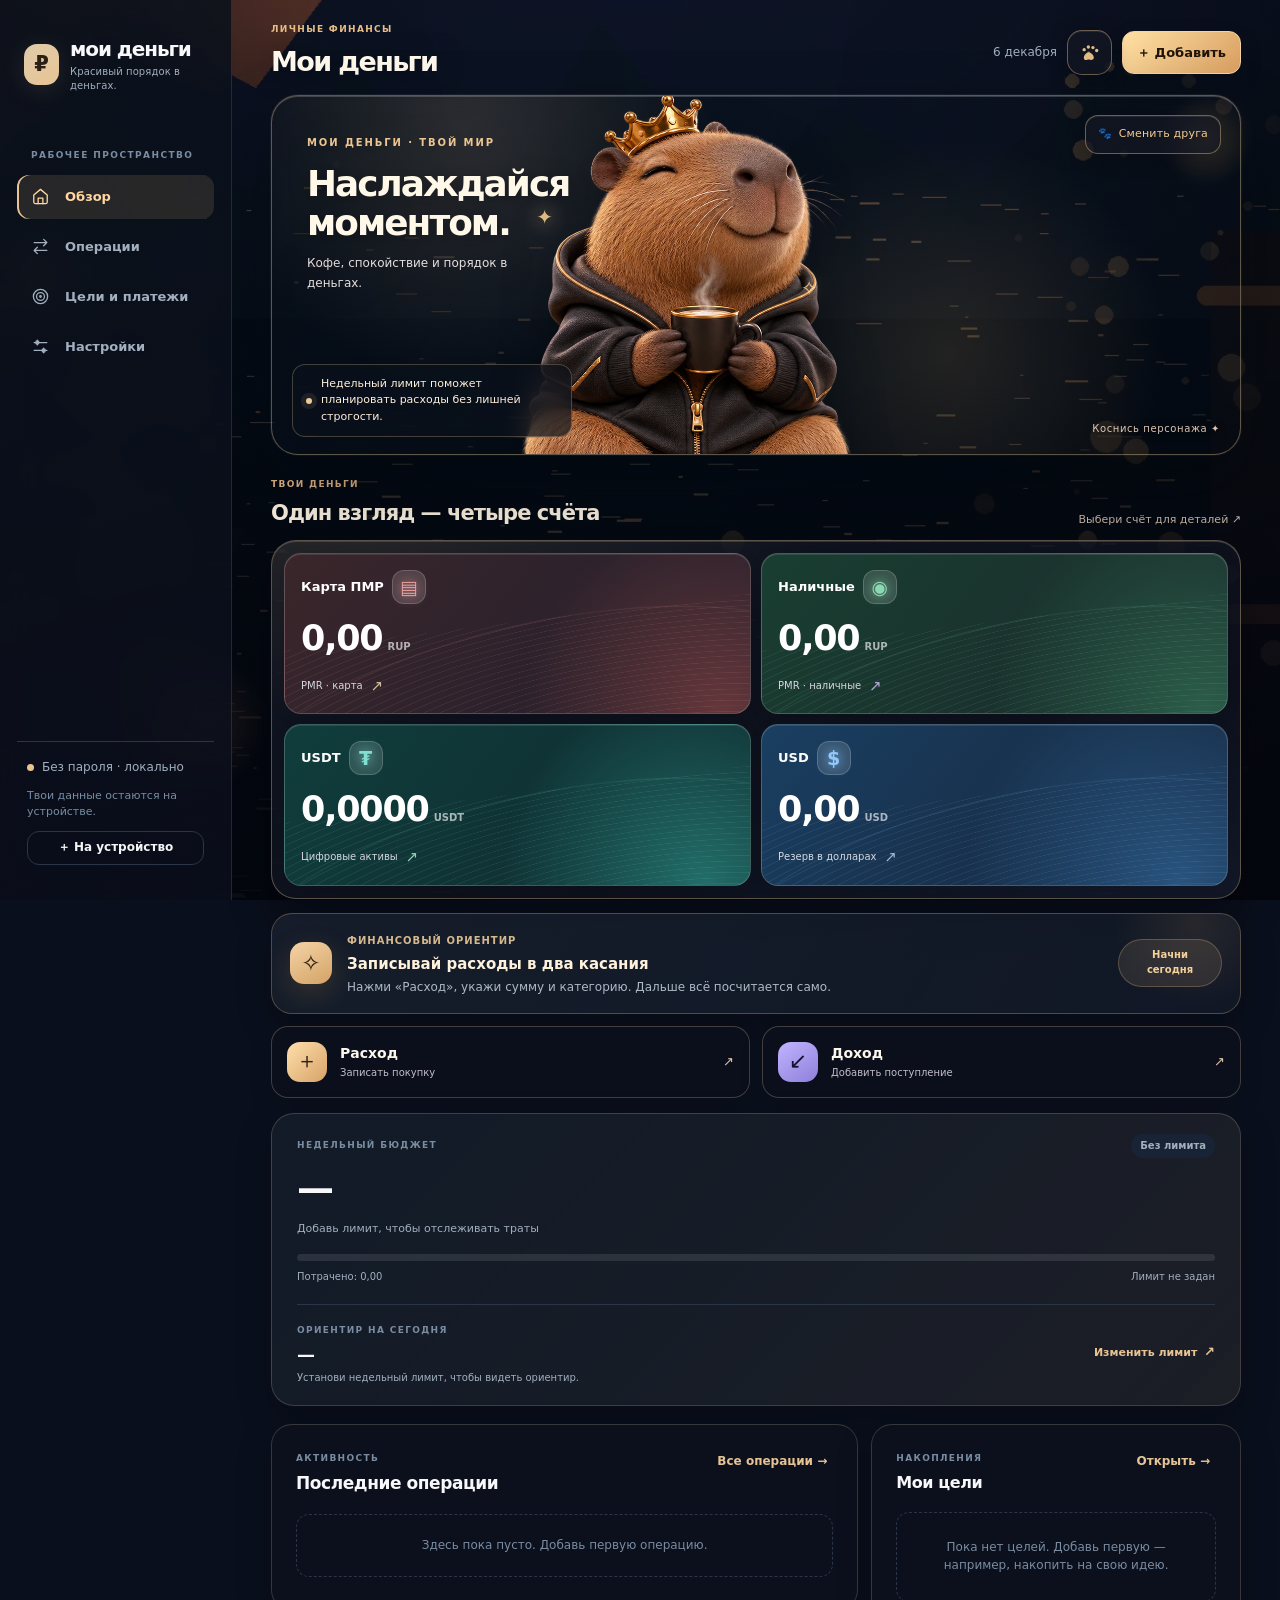
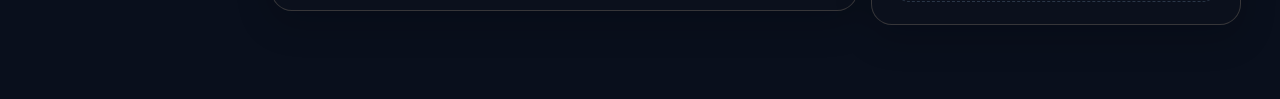
==== commit 97b593a2: "Add files via upload" ====
--- a/index.html
+++ b/index.html
@@ -3,15 +3,15 @@
 <head>
 <meta charset="utf-8"><meta name="viewport" content="width=device-width, initial-scale=1, viewport-fit=cover">
 <meta name="theme-color" content="#0a1018"><meta name="color-scheme" content="dark">
-<meta name="description" content="Мои деньги — личный финансовый трекер, расходы, бюджеты и накопления"><meta name="application-version" content="2.6.0">
-<meta http-equiv="Content-Security-Policy" content="default-src 'self'; script-src 'self'; style-src 'self' 'unsafe-inline'; img-src 'self' data:; connect-src 'self'; object-src 'none'; base-uri 'self'; form-action 'self'; worker-src 'self'; manifest-src 'self'">
+<meta name="description" content="Мои деньги — личный финансовый трекер, расходы, бюджеты и накопления"><meta name="application-version" content="2.7.0">
+<meta http-equiv="Content-Security-Policy" content="default-src 'self'; script-src 'self'; style-src 'self' 'unsafe-inline'; img-src 'self' data: https://images.unsplash.com; connect-src 'self'; object-src 'none'; base-uri 'self'; form-action 'self'; worker-src 'self'; manifest-src 'self'">
 <link rel="manifest" href="./manifest.webmanifest"><link rel="icon" type="image/png" href="./icon-192.png"><link rel="apple-touch-icon" href="./icon-192.png">
-<link rel="stylesheet" href="./styles.css"><title>Мои деньги · Premium Worlds 2.6</title>
+<link rel="stylesheet" href="./styles.css"><title>Мои деньги · Premium Living 2.7</title>
 </head>
 <body>
 <div class="world-background" aria-hidden="true"><div class="world-world"></div><div class="world-vignette"></div><div class="world-glimmers"></div></div>
 <div id="auth" class="auth hidden">
- <div class="auth-card"><div class="auth-mark">₽</div><span class="eyebrow">МОИ ДЕНЬГИ · 2.6</span>
+ <div class="auth-card"><div class="auth-mark">₽</div><span class="eyebrow">МОИ ДЕНЬГИ · 2.7</span>
  <h1 id="auth-title">Открыть личный учёт</h1><p id="auth-description" class="muted">Введи свой пароль для доступа к защищённым данным этого браузера.</p>
  <form id="auth-form"><label for="auth-pass">Пароль</label><input id="auth-pass" type="password" autocomplete="current-password" minlength="8" required placeholder="Пароль от личных записей">
  <div id="confirm-wrap" class="hidden"><label for="auth-confirm">Повтори пароль</label><input id="auth-confirm" type="password" autocomplete="new-password" placeholder="Повтори пароль"></div>
@@ -41,7 +41,7 @@
   <div class="theater-copy"><span class="eyebrow">МОИ ДЕНЬГИ · ТВОЙ МИР</span><h2 id="mascot-hero-title">Финансы в удовольствие.</h2><p id="mascot-hero-sub">Простые решения. Красивые привычки.</p></div>
   <button id="theater-paw" class="theater-paw" type="button" title="Сменить персонажа" aria-label="Сменить персонажа: капибара или такса">🐾 <span>Сменить друга</span></button>
   <div class="mascot-viewer" id="mascot-viewer" role="group" aria-label="Нажми на персонажа, чтобы увидеть реакцию">
-    <button class="pet-stage" id="pet-tap" type="button" aria-label="Погладить персонажа и увидеть реакцию"><img id="pet-cutout" src="./capybara.png" alt="Капибара в короне с чашкой кофе" draggable="false" loading="eager"><span class="pet-star">✦</span><span class="pet-shimmer">✧</span></button>
+    <button class="pet-stage" id="pet-tap" type="button" aria-label="Погладить персонажа и увидеть реакцию"><img id="pet-cutout" src="./capybara.png" alt="Капибара в короне с чашкой кофе" draggable="false" loading="eager"><img id="pet-tail" class="pet-tail hidden" src="./dachshund-tail.png" alt="" draggable="false"><span class="pet-star">✦</span><span class="pet-shimmer">✧</span></button>
     <span class="pet-soundwaves" aria-hidden="true">)))</span><span class="pet-steam" aria-hidden="true"><i></i><i></i><i></i></span>
     <span id="mascot-fallback-animal" class="hidden">🦫</span>
   </div>
@@ -49,7 +49,8 @@
 </section>
 <div class="vault-head"><div><span class="eyebrow">ТВОИ ДЕНЬГИ</span><h2>Один взгляд — четыре счёта</h2></div><span class="vault-note">Выбери счёт для деталей ↗</span></div>
   <section class="unified-vault"><div class="vault-sheen"></div><div class="account-grid premium-accounts" id="account-grid" aria-label="Четыре счёта в одной карте"></div></section>
- <div class="world-quick-actions"><button id="world-add-expense" type="button"><span class="wqa-icon">＋</span><span><strong>Расход</strong><small>Записать покупку</small></span><span class="wqa-chevron">↗</span></button><button id="world-add-income" type="button"><span class="wqa-icon">↙</span><span><strong>Доход</strong><small>Добавить поступление</small></span><span class="wqa-chevron">↗</span></button></div>
+ <section class="living-insights panel" id="living-insights" aria-live="polite"><div class="living-insight-icon" aria-hidden="true">✧</div><div class="living-insight-copy"><span class="eyebrow">ФИНАНСОВЫЙ ОРИЕНТИР</span><strong id="insight-title">Маленький шаг сегодня</strong><p id="insight-description">Покажу короткую подсказку, когда появятся записи.</p></div><span class="streak-pill" id="streak-pill" title="Дни, когда были записаны операции">0 дней</span></section>
+<div class="world-quick-actions"><button id="world-add-expense" type="button"><span class="wqa-icon">＋</span><span><strong>Расход</strong><small>Записать покупку</small></span><span class="wqa-chevron">↗</span></button><button id="world-add-income" type="button"><span class="wqa-icon">↙</span><span><strong>Доход</strong><small>Добавить поступление</small></span><span class="wqa-chevron">↗</span></button></div>
 <div class="premium-budget-row">
   <div class="budget-hero">
     <div class="panel-title-row"><div><span class="eyebrow">НЕДЕЛЬНЫЙ БЮДЖЕТ</span><h2 id="week-left">—</h2><span class="muted tiny" id="week-title">Осталось до конца недели</span></div><span id="week-status" class="status neutral">Без лимита</span></div>
@@ -75,8 +76,8 @@
 </div><div class="panel wish-panel"><div class="panel-title-row"><div><span class="eyebrow">НЕОБЯЗАТЕЛЬНЫЕ ПОКУПКИ</span><h3>Отложенные желания</h3></div><span class="tiny muted" id="wish-count"></span></div><p class="tiny muted">Идеи без списания денег. Вернуться к покупке или удалить можно в любое время.</p><div id="wish-list"></div></div></section>
 <section class="view" id="view-analytics"><div class="section-header"><div><span class="eyebrow">СТАТИСТИКА</span><h2>Аналитика</h2></div><select id="analysis-month" aria-label="Месяц аналитики"></select></div><div class="analysis-stats"><div class="panel"><span class="eyebrow">РАСХОДЫ · RUP</span><strong id="analysis-expense">0,00</strong></div><div class="panel"><span class="eyebrow">ДОХОДЫ · RUP</span><strong id="analysis-income">0,00</strong></div><div class="panel"><span class="eyebrow">РАЗНИЦА · RUP</span><strong id="analysis-net">0,00</strong></div><div class="analysis-extras" id="analysis-extras"><div class="analysis-mini"><span>Средний расход / день</span><strong id="analysis-average">—</strong></div><div class="analysis-mini"><span>Доставка и кафе</span><strong id="analysis-delivery">—</strong></div><div class="analysis-mini"><span>Необязательные покупки</span><strong id="analysis-optional">—</strong></div></div><div class="analytics-grid"><div class="panel"><h3>Динамика расходов</h3><p class="tiny muted">Последние 6 месяцев, только счета RUP</p><div id="chart-bars" class="chart" role="img" aria-label="График расходов"></div></div><div class="panel"><h3>Структура расходов</h3><p class="tiny muted">Выбранный месяц, счета RUP</p><div id="analysis-categories"></div></div></div><p class="tiny muted">Исторические записи включены в аналитику, но не уменьшают текущие балансы. Валюты не складываются без обмена.</p></section>
 <section class="view" id="view-settings"><div class="section-header"><div><span class="eyebrow">ПЕРСОНАЛИЗАЦИЯ</span><h2>Настройки</h2></div></div><div class="settings-grid">
- <div class="panel pet-interaction-settings"><h3>Реакции персонажа</h3><p class="muted">Нажми на животное на главной: капибара пьёт кофе, такса радостно лает.</p><label class="sound-setting"><span>Звук таксы</span><input id="pet-sound-enabled" type="checkbox" checked></label><p class="tiny muted">Звук включается только после твоего нажатия. На телефоне он зависит от режима звука.</p></div>
- <div class="panel pet-settings"><div class="panel-title-row"><div><span class="eyebrow">НАСТРОЙ ДНЯ</span><h3>Твой персонаж</h3></div><span class="paw-settings-icon">✦</span></div><p class="muted">Выбирай между двумя настоящими Персонажами. Их можно крутить на главной — даже без интернета.</p><div class="pet-choice-row"><button class="pet-choice" data-pet-choice="capybara" type="button"><span class="pet-choice-icon">◕</span><span><strong>Капибара</strong><small>Тепло и спокойствие</small></span><span class="pet-choice-check">✓</span></button><button class="pet-choice" data-pet-choice="dachshund" type="button"><span class="pet-choice-icon">♞</span><span><strong>Такса</strong><small>Энергия и движение</small></span><span class="pet-choice-check">✓</span></button></div><label class="toggle-row" style="margin-top:17px"><input type="checkbox" id="mascot-motion" checked><span>Живые движения персонажа</span></label><p class="tiny muted">Плавная анимация останавливается, если включено уменьшение движения в настройках устройства.</p></div>
+ <div class="panel pet-interaction-settings"><h3>Реакции персонажа</h3><p class="muted">Нажми на животное на главной: капибара откликается на чашку, а такса радуется встрече. Звуки включаются только по нажатию.</p><label class="sound-setting"><span>Звуки персонажей</span><input id="pet-sound-enabled" type="checkbox" checked></label><p class="tiny muted">Звуки короткие и необязательные. Они включаются только после нажатия и учитывают настройки громкости телефона.</p></div>
+ <div class="panel pet-settings"><div class="panel-title-row"><div><span class="eyebrow">НАСТРОЙ ДНЯ</span><h3>Твой персонаж</h3></div><span class="paw-settings-icon">✦</span></div><p class="muted">Переключай два разных мира: спокойный вечер с капибарой или ночной город с таксой.</p><div class="pet-choice-row"><button class="pet-choice" data-pet-choice="capybara" type="button"><span class="pet-choice-icon">◕</span><span><strong>Капибара</strong><small>Тепло и спокойствие</small></span><span class="pet-choice-check">✓</span></button><button class="pet-choice" data-pet-choice="dachshund" type="button"><span class="pet-choice-icon">♞</span><span><strong>Такса</strong><small>Энергия и движение</small></span><span class="pet-choice-check">✓</span></button></div><label class="toggle-row" style="margin-top:17px"><input type="checkbox" id="mascot-motion" checked><span>Живые движения персонажа</span></label><p class="tiny muted">Плавная анимация останавливается, если включено уменьшение движения в настройках устройства.</p></div>
  <div class="panel premium-tools"><h3>Инструменты</h3><p class="muted">Аналитика, календарь и расширенные функции — когда понадобятся.</p><div class="premium-tools-actions"><button class="btn outline" type="button" data-page-link="analytics">▥ Смотреть аналитику</button><button class="btn outline" type="button" data-page-link="plans">◎ Цели и платежи</button></div></div>
  <div class="panel"><h3>Обновления</h3><p class="muted" id="update-note">Приложение автоматически проверяет новые версии при открытии и периодически во время работы. При заполнении формы обновление подождёт.</p></div>
  <div class="panel"><h3>Оформление</h3><p class="muted">Один сайт — несколько стилей. Выбор запоминается.</p><div class="theme-cards"><button class="theme-card" data-theme-choice="premium"><span class="theme-thumb premium"></span><strong>Premium Dark</strong><small>Основной стиль</small></button><button class="theme-card" data-theme-choice="capy"><span class="theme-thumb capy"></span><strong>Warm Studio</strong><small>Мягкий тёплый</small></button><button class="theme-card" data-theme-choice="minimal"><span class="theme-thumb minimal"></span><strong>Graphite</strong><small>Чистый графит</small></button></div></div>
@@ -86,7 +87,7 @@
  <details class="panel collapsible"><summary>Резервные копии и перенос <span>▾</span></summary><p class="muted" id="backup-warning">В режиме без пароля JSON и CSV содержат данные без шифрования.</p><div class="button-row"><button id="export-json" class="btn outline" type="button">↓ Резервная копия JSON</button><button id="export-csv" class="btn outline" type="button">↓ CSV</button><button id="import-json" class="btn outline" type="button">↑ Восстановить JSON</button><input type="file" id="file-import" accept=".json,application/json" class="hidden"></div><p class="tiny muted">Импорт заменяет текущие записи. Перед ним сохрани копию.</p></details>
  <details class="panel collapsible"><summary>Конфиденциальность <span>▾</span></summary><p id="privacy-info" class="muted"></p><div class="button-row"><button id="protect-data" class="btn outline" type="button">Защитить паролем</button><button id="change-password" class="btn outline" type="button">Сменить пароль</button><button id="lock-data" class="btn outline" type="button">Закрыть учёт</button><button id="reset-data" class="btn danger" type="button">Удалить локальные данные</button></div></details>
  <div class="panel"><h3>Приложение на телефоне</h3><p class="muted">Установи сайт на главный экран. После первого посещения приложение работает и без интернета, но данные между устройствами не синхронизируются.</p><button id="install-btn" class="btn outline" type="button">＋ Установить приложение</button><p id="install-hint" class="tiny muted"></p></div>
-</div><footer>Мои деньги 2.6 · данные в браузере · синхронизации между устройствами пока нет</footer></section>
+</div><footer>Мои деньги 2.7 · данные в браузере · синхронизации между устройствами пока нет</footer></section>
 </main></div>
 <nav class="mobile-nav" aria-label="Навигация по приложению"><button data-page-link="home" class="active"><span>▦</span>Обзор</button><button data-page-link="transactions"><span>⇄</span>История</button><button id="mobile-quick" class="mobile-add" aria-label="Добавить расход"><span>＋</span></button><button data-page-link="plans"><span>◎</span>Цели</button><button data-page-link="settings"><span>⚙</span>Ещё</button></nav>
 </div>
--- a/styles.css
+++ b/styles.css
@@ -263,3 +263,59 @@
  html[data-pet="dachshund"] .pet-stage{width:min(91vw,347px)!important;height:340px!important;left:9px!important;bottom:-72px!important;transform:none!important}
 }
 @media(max-width:380px){.pet-stage{width:284px!important;left:39px!important;bottom:-72px!important}html[data-pet="dachshund"] .pet-stage{width:319px!important;left:7px!important;bottom:-67px!important}}
+
+
+/* PREMIUM LIVING 2.7 — warmer real photography, deeper layers, calmer navigation */
+:root{--living-warm:#e9bb86;--living-cool:#a5bbff}
+html,body{overscroll-behavior-x:none}
+.world-background{background:radial-gradient(ellipse at 57% 0%,#31345b,#07121e 72%)}
+.world-world{inset:-1.5%;will-change:auto;filter:none!important;animation:world-photography-drift 36s ease-in-out infinite alternate!important;
+ background-image:linear-gradient(180deg,rgba(7,11,21,.22),rgba(8,13,24,.47) 38%,rgba(4,9,17,.80) 100%),url('https://images.unsplash.com/photo-1776348568867-24146d18b736?auto=format&fit=crop&w=2000&q=83'),url('./world-capybara.webp')!important;
+ background-position:center,center center,center center;background-size:cover,cover,cover;background-repeat:no-repeat}
+html[data-pet="dachshund"] .world-world{
+ background-image:linear-gradient(180deg,rgba(10,11,36,.18),rgba(9,12,29,.48) 43%,rgba(5,8,23,.85) 100%),url('https://images.unsplash.com/photo-1594886801338-b81548345f77?auto=format&fit=crop&w=2000&q=83'),url('./world-dachshund.webp')!important}
+.world-vignette{background:radial-gradient(ellipse at 50% 21%,transparent 20%,rgba(3,7,15,.24) 82%),linear-gradient(180deg,rgba(5,8,14,.10),rgba(3,8,15,.31) 45%,rgba(3,5,11,.64));}
+.world-glimmers{opacity:.62;mix-blend-mode:screen;filter:blur(3px);animation:world-glint 17s ease-in-out infinite alternate}
+@keyframes world-photography-drift{0%{transform:scale(1.01) translate3d(0,0,0)}100%{transform:scale(1.045) translate3d(-.7%,.25%,0)}}
+.living-theater{height:360px;border:1px solid rgba(255,220,170,.35)!important;box-shadow:0 26px 65px #02070c70, inset 0 1px #ffffff30,0 0 0 1px #ffffff0e!important;background:linear-gradient(100deg,rgba(8,15,26,.64) 0%,rgba(20,25,40,.03) 80%)!important}
+html[data-pet="dachshund"] .living-theater{background:linear-gradient(100deg,rgba(9,16,36,.61) 0%,rgba(19,27,52,.05) 80%)!important}
+.pet-stage{transform-style:preserve-3d;perspective:1100px;outline-offset:-3px}
+.pet-stage img#pet-tail{position:absolute;inset:0;width:100%!important;height:100%!important;object-fit:contain!important;pointer-events:none;opacity:1;transform-origin:88% 54%;transform:translate3d(0,0,0);filter:none;}
+.pet-stage img#pet-tail.hidden{display:none!important}
+html[data-pet="dachshund"] .pet-stage img#pet-tail:not(.hidden){animation:tail-lazy 5.4s ease-in-out infinite!important}
+.living-theater.pet-greet .pet-stage img#pet-tail:not(.hidden){animation:tail-happy .23s ease-in-out 7 alternate!important}
+@keyframes tail-lazy{0%,30%,80%,100%{transform:rotate(-2deg)}45%,63%{transform:rotate(7deg)}}
+@keyframes tail-happy{from{transform:rotate(-21deg)}to{transform:rotate(26deg)}}
+.living-theater.pet-greet .pet-stage img#pet-cutout{animation:dog-greet 1.4s cubic-bezier(.2,.9,.35,1) both!important;transform-origin:47% 79%}
+@keyframes dog-greet{0%,100%{transform:rotate(0) scale(1)}12%{transform:rotate(-4deg) translateY(-2px)}25%{transform:rotate(4deg) translateY(-8px)}43%{transform:rotate(-5deg) translateY(-2px)}62%{transform:rotate(5deg) translateY(-6px)}75%{transform:rotate(0) translateY(0)}}
+.living-theater.pet-sip .pet-stage img#pet-cutout{animation:capy-sip 2.15s cubic-bezier(.4,0,.16,1) both!important;transform-origin:53% 80%}
+@keyframes capy-sip{0%,100%{transform:translateY(0) rotate(0deg)}19%{transform:translateY(-5px) rotate(-2deg)}35%{transform:translateY(-14px) rotate(-5deg)}50%,62%{transform:translateY(-14px) rotate(-5deg)}83%{transform:translateY(-4px) rotate(-1deg)}}
+.living-theater.pet-sip .pet-steam,.living-theater.pet-greet .pet-soundwaves{opacity:1!important;z-index:7;animation:effect-burst 1.25s ease-out 1!important}
+@keyframes effect-burst{0%{transform:scale(.72);opacity:0}28%{transform:scale(1.24);opacity:1}100%{transform:scale(1.07);opacity:0}}
+.living-theater.pet-happy .pet-stage img#pet-cutout{animation:pet-celebrate 1.5s cubic-bezier(.19,.91,.35,1) 1!important}
+@keyframes pet-celebrate{0%,100%{transform:translateY(0)}23%{transform:translateY(-13px) rotate(4deg)}40%{transform:translateY(-3px) rotate(-2deg)}68%{transform:translateY(-9px) rotate(3deg)}}
+.living-theater.pet-idle-react .pet-stage img#pet-cutout{animation:pet-subtle 1s ease-in-out 1!important}
+@keyframes pet-subtle{0%,100%{transform:rotate(0)}40%{transform:rotate(-1.8deg)}80%{transform:rotate(.6deg)}}
+.living-theater .theater-copy h2{text-shadow:0 3px 20px #03040c66}
+.unified-vault{background:linear-gradient(135deg,rgba(19,24,36,.79),rgba(15,19,32,.69))!important;box-shadow:0 16px 42px rgba(2,5,12,.42),inset 0 1px rgba(255,255,255,.15)!important}
+.unified-vault .premium-account{transition:transform .22s ease,box-shadow .22s ease,border-color .22s ease!important;will-change:auto}
+.unified-vault .premium-account:hover{transform:translateY(-4px) scale(1.012)!important;box-shadow:0 10px 23px #0004,inset 0 1px #fff4!important;border-color:#ffffff65!important}
+.unified-vault .premium-account:active{transform:scale(.99)!important}
+.account-grid.just-saved{animation:saved-glow .8s ease}
+@keyframes saved-glow{0%,100%{filter:none}48%{filter:drop-shadow(0 0 18px rgba(245,210,155,.5))}}
+.view.active{animation:section-entry .33s cubic-bezier(.2,.78,.23,1) both}
+@keyframes section-entry{from{opacity:.62;transform:translateY(10px)}to{opacity:1;transform:translateY(0)}}
+/* A single meaningful insight rather than another dashboard full of buttons. */
+.living-insights{display:flex;align-items:center;gap:15px;padding:16px 18px!important;margin:0 0 12px!important;min-height:95px;position:relative;overflow:hidden;
+ background:linear-gradient(120deg,rgba(23,31,45,.87),rgba(20,27,41,.74))!important;border:1px solid rgba(240,196,131,.29)!important}
+.living-insights::before{content:"";position:absolute;right:-38px;top:-72px;width:165px;height:165px;border-radius:50%;background:radial-gradient(circle,#dca76b1c,transparent 70%);pointer-events:none}
+.living-insight-icon{flex:none;width:42px;height:42px;border-radius:14px;background:linear-gradient(150deg,#f5d3a6,#d3a366);color:#2d1d12;display:grid;place-items:center;font-size:23px;box-shadow:0 9px 29px #d69c4533}
+.living-insight-copy{flex:1;min-width:0}.living-insight-copy .eyebrow{font-size:10px;letter-spacing:.1em;color:#d5b88d}.living-insight-copy strong{display:block;font-size:15px;margin:4px 0;color:#fff2dc}.living-insight-copy p{color:#aeb9c6;font-size:12px;line-height:1.47;margin:0}
+.streak-pill{flex:none;padding:8px 10px;background:#ffd2961b;border:1px solid #ecc08a43;border-radius:100px;color:#f4d39d;font-size:10px;font-weight:700;max-width:104px;text-align:center}
+.entry-repeat{background:linear-gradient(120deg,#efca9d1a,#ffffff08);border:1px solid #ebc38d56;padding:10px 14px;border-radius:12px;text-align:left;color:#f0d6b6;display:block;width:100%;margin-bottom:12px;font-family:inherit;font-size:13px;font-weight:600;cursor:pointer}
+.entry-repeat:hover{border-color:#e7bd87a8;background:#efd0a82b}
+html.pet-motion-off .pet-stage img#pet-tail,html.pet-motion-off .living-theater .pet-stage img{animation:none!important}
+/* iPhone GPU safety: photo fixed but not scaled each frame; lighter transparent surfaces. */
+@media(max-width:900px){.world-world{animation:none!important;transform:none!important;inset:0!important}.world-glimmers{filter:none;animation:none}.living-insights{gap:10px;padding:13px!important}.living-insight-icon{width:37px;height:37px;border-radius:12px}.living-insight-copy strong{font-size:13px}.living-insight-copy p{font-size:11px}.streak-pill{font-size:9px;padding:7px 8px;max-width:78px}.unified-vault,.living-theater,.panel,.budget-hero{backdrop-filter:blur(8px)!important;-webkit-backdrop-filter:blur(8px)!important}}
+@media(max-width:410px){.living-insights{gap:8px}.streak-pill{max-width:73px}.living-insight-copy .eyebrow{font-size:8px}.living-insight-copy strong{font-size:12px}.living-insight-copy p{font-size:10px}}
+@media(prefers-reduced-motion:reduce){.world-world,.world-glimmers,.view.active,.pet-stage img#pet-cutout,.pet-stage img#pet-tail,.account-grid.just-saved{animation:none!important;transition:none!important}}
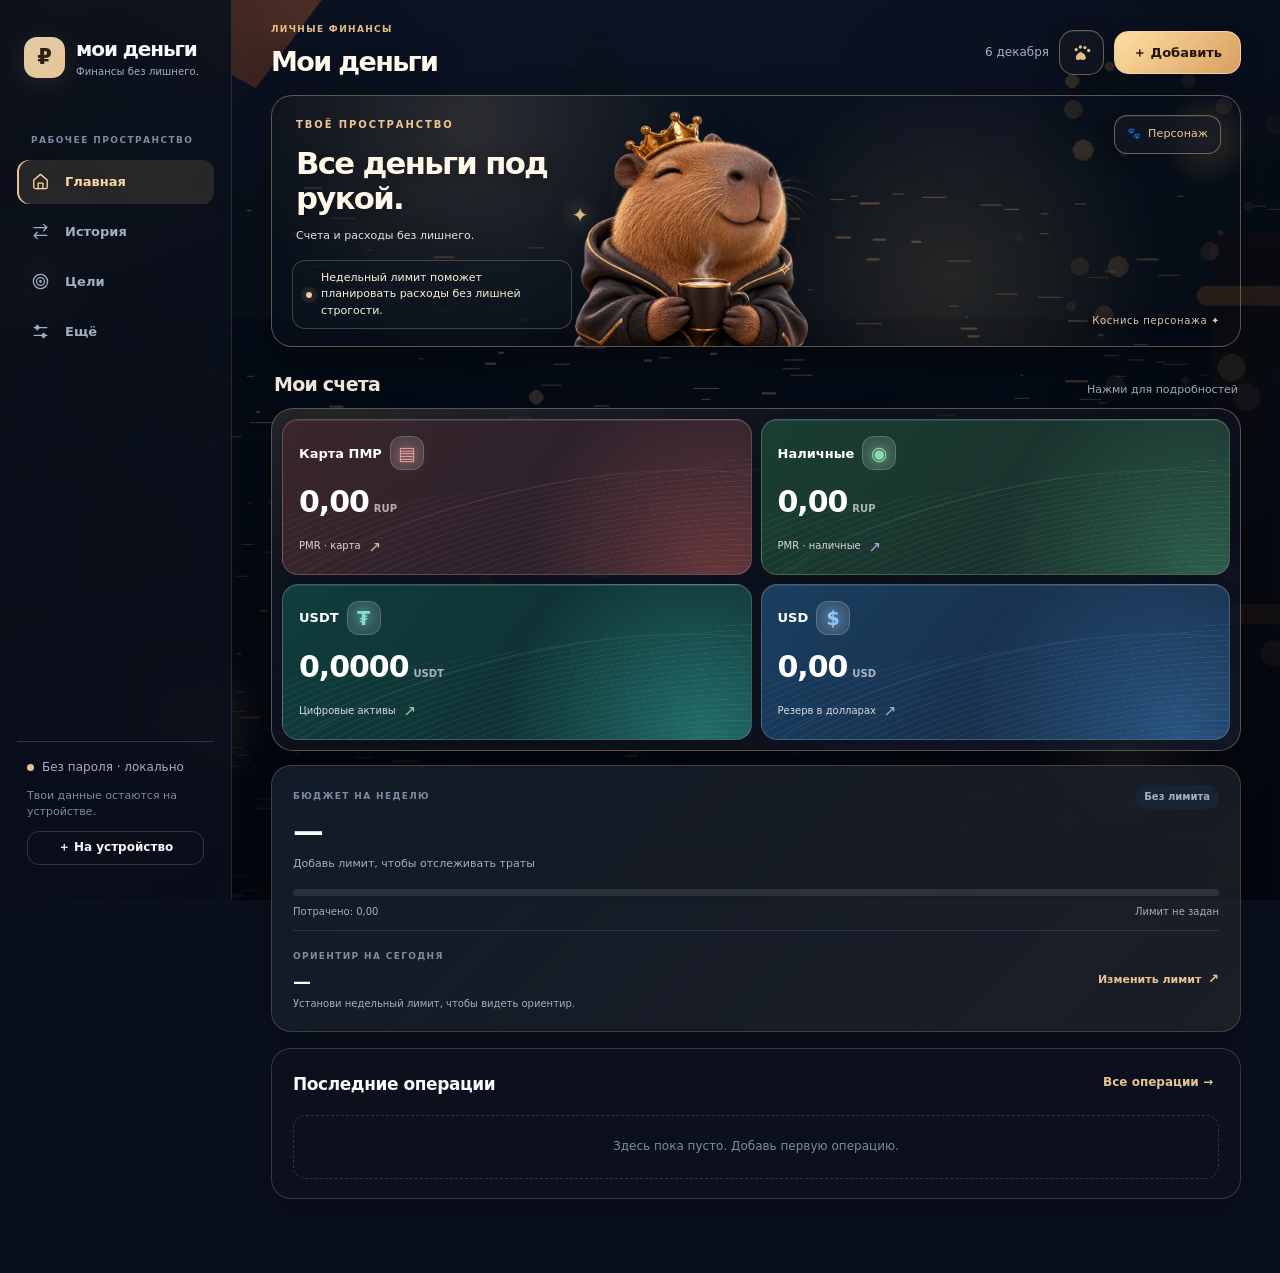
==== commit c3b09965: "Add files via upload" ====
--- a/index.html
+++ b/index.html
@@ -3,15 +3,15 @@
 <head>
 <meta charset="utf-8"><meta name="viewport" content="width=device-width, initial-scale=1, viewport-fit=cover">
 <meta name="theme-color" content="#0a1018"><meta name="color-scheme" content="dark">
-<meta name="description" content="Мои деньги — личный финансовый трекер, расходы, бюджеты и накопления"><meta name="application-version" content="2.7.0">
+<meta name="description" content="Мои деньги — личный финансовый трекер, расходы, бюджеты и накопления"><meta name="application-version" content="2.8.0">
 <meta http-equiv="Content-Security-Policy" content="default-src 'self'; script-src 'self'; style-src 'self' 'unsafe-inline'; img-src 'self' data: https://images.unsplash.com; connect-src 'self'; object-src 'none'; base-uri 'self'; form-action 'self'; worker-src 'self'; manifest-src 'self'">
 <link rel="manifest" href="./manifest.webmanifest"><link rel="icon" type="image/png" href="./icon-192.png"><link rel="apple-touch-icon" href="./icon-192.png">
-<link rel="stylesheet" href="./styles.css"><title>Мои деньги · Premium Living 2.7</title>
+<link rel="stylesheet" href="./styles.css"><title>Мои деньги · Premium Minimal 2.8</title>
 </head>
 <body>
 <div class="world-background" aria-hidden="true"><div class="world-world"></div><div class="world-vignette"></div><div class="world-glimmers"></div></div>
 <div id="auth" class="auth hidden">
- <div class="auth-card"><div class="auth-mark">₽</div><span class="eyebrow">МОИ ДЕНЬГИ · 2.7</span>
+ <div class="auth-card"><div class="auth-mark">₽</div><span class="eyebrow">МОИ ДЕНЬГИ · 2.8</span>
  <h1 id="auth-title">Открыть личный учёт</h1><p id="auth-description" class="muted">Введи свой пароль для доступа к защищённым данным этого браузера.</p>
  <form id="auth-form"><label for="auth-pass">Пароль</label><input id="auth-pass" type="password" autocomplete="current-password" minlength="8" required placeholder="Пароль от личных записей">
  <div id="confirm-wrap" class="hidden"><label for="auth-confirm">Повтори пароль</label><input id="auth-confirm" type="password" autocomplete="new-password" placeholder="Повтори пароль"></div>
@@ -21,14 +21,14 @@
 </div>
 <div id="app" class="app hidden">
 <aside class="sidebar">
-  <div class="brand"><div class="brand-icon">₽</div><div><strong>мои деньги</strong><span>Красивый порядок в деньгах.</span></div></div>
+  <div class="brand"><div class="brand-icon">₽</div><div><strong>мои деньги</strong><span>Финансы без лишнего.</span></div></div>
   <div class="side-group">РАБОЧЕЕ ПРОСТРАНСТВО</div>
   <nav class="side-nav" aria-label="Разделы">
-    <button class="nav active" data-page-link="home"><span class="nav-ic"><svg viewBox="0 0 24 24" aria-hidden="true"><path d="m3.5 10 8.5-7 8.5 7v9a2 2 0 0 1-2 2h-13a2 2 0 0 1-2-2z"/><path d="M9 21v-7h6v7"/></svg></span> Обзор</button>
-    <button class="nav" data-page-link="transactions"><span class="nav-ic"><svg viewBox="0 0 24 24" aria-hidden="true"><path d="M4 7h16m-4-4 4 4-4 4M20 17H4m4-4-4 4 4 4"/></svg></span> Операции</button>
-    <button class="nav" data-page-link="plans"><span class="nav-ic"><svg viewBox="0 0 24 24" aria-hidden="true"><circle cx="12" cy="12" r="9"/><circle cx="12" cy="12" r="5"/><circle cx="12" cy="12" r="1"/></svg></span> Цели и платежи</button>
+    <button class="nav active" data-page-link="home"><span class="nav-ic"><svg viewBox="0 0 24 24" aria-hidden="true"><path d="m3.5 10 8.5-7 8.5 7v9a2 2 0 0 1-2 2h-13a2 2 0 0 1-2-2z"/><path d="M9 21v-7h6v7"/></svg></span> Главная</button>
+    <button class="nav" data-page-link="transactions"><span class="nav-ic"><svg viewBox="0 0 24 24" aria-hidden="true"><path d="M4 7h16m-4-4 4 4-4 4M20 17H4m4-4-4 4 4 4"/></svg></span> История</button>
+    <button class="nav" data-page-link="plans"><span class="nav-ic"><svg viewBox="0 0 24 24" aria-hidden="true"><circle cx="12" cy="12" r="9"/><circle cx="12" cy="12" r="5"/><circle cx="12" cy="12" r="1"/></svg></span> Цели</button>
     
-    <button class="nav" data-page-link="settings"><span class="nav-ic"><svg viewBox="0 0 24 24" aria-hidden="true"><path d="M4 7h16M4 17h16M8 4v6M16 14v6"/><circle cx="8" cy="7" r="2"/><circle cx="16" cy="17" r="2"/></svg></span> Настройки</button>
+    <button class="nav" data-page-link="settings"><span class="nav-ic"><svg viewBox="0 0 24 24" aria-hidden="true"><path d="M4 7h16M4 17h16M8 4v6M16 14v6"/><circle cx="8" cy="7" r="2"/><circle cx="16" cy="17" r="2"/></svg></span> Ещё</button>
   </nav>
   <div class="side-foot"><div class="privacy"><span class="live-dot"></span><span id="side-privacy">Локальный учёт</span></div><small>Твои данные остаются на устройстве.</small><button id="sidebar-install" class="btn outline small" type="button">＋ На устройство</button></div>
 </aside>
@@ -38,8 +38,8 @@
 <section class="view active" id="view-home">
  <section class="living-theater" id="living-theater" data-pet="capybara" aria-label="Живой персонаж и атмосферный фон">
   <div class="hero-noise" aria-hidden="true"></div>
-  <div class="theater-copy"><span class="eyebrow">МОИ ДЕНЬГИ · ТВОЙ МИР</span><h2 id="mascot-hero-title">Финансы в удовольствие.</h2><p id="mascot-hero-sub">Простые решения. Красивые привычки.</p></div>
-  <button id="theater-paw" class="theater-paw" type="button" title="Сменить персонажа" aria-label="Сменить персонажа: капибара или такса">🐾 <span>Сменить друга</span></button>
+  <div class="theater-copy"><span class="eyebrow">ТВОЁ ПРОСТРАНСТВО</span><h2 id="mascot-hero-title">Финансы в удовольствие.</h2><p id="mascot-hero-sub">Простые решения. Красивые привычки.</p></div>
+  <button id="theater-paw" class="theater-paw" type="button" title="Сменить персонажа" aria-label="Сменить персонажа: капибара или такса">🐾 <span>Персонаж</span></button>
   <div class="mascot-viewer" id="mascot-viewer" role="group" aria-label="Нажми на персонажа, чтобы увидеть реакцию">
     <button class="pet-stage" id="pet-tap" type="button" aria-label="Погладить персонажа и увидеть реакцию"><img id="pet-cutout" src="./capybara.png" alt="Капибара в короне с чашкой кофе" draggable="false" loading="eager"><img id="pet-tail" class="pet-tail hidden" src="./dachshund-tail.png" alt="" draggable="false"><span class="pet-star">✦</span><span class="pet-shimmer">✧</span></button>
     <span class="pet-soundwaves" aria-hidden="true">)))</span><span class="pet-steam" aria-hidden="true"><i></i><i></i><i></i></span>
@@ -47,13 +47,13 @@
   </div>
   <div class="theater-bottom"><div class="mascot-speech"><span class="speech-pulse"></span><span id="mascot-say">Нажми на меня — будет сюрприз.</span></div><span class="turn-hint">Коснись персонажа ✦</span></div>
 </section>
-<div class="vault-head"><div><span class="eyebrow">ТВОИ ДЕНЬГИ</span><h2>Один взгляд — четыре счёта</h2></div><span class="vault-note">Выбери счёт для деталей ↗</span></div>
+<div class="vault-head"><div><h2>Мои счета</h2></div><span class="vault-note">Нажми для подробностей</span></div>
   <section class="unified-vault"><div class="vault-sheen"></div><div class="account-grid premium-accounts" id="account-grid" aria-label="Четыре счёта в одной карте"></div></section>
- <section class="living-insights panel" id="living-insights" aria-live="polite"><div class="living-insight-icon" aria-hidden="true">✧</div><div class="living-insight-copy"><span class="eyebrow">ФИНАНСОВЫЙ ОРИЕНТИР</span><strong id="insight-title">Маленький шаг сегодня</strong><p id="insight-description">Покажу короткую подсказку, когда появятся записи.</p></div><span class="streak-pill" id="streak-pill" title="Дни, когда были записаны операции">0 дней</span></section>
-<div class="world-quick-actions"><button id="world-add-expense" type="button"><span class="wqa-icon">＋</span><span><strong>Расход</strong><small>Записать покупку</small></span><span class="wqa-chevron">↗</span></button><button id="world-add-income" type="button"><span class="wqa-icon">↙</span><span><strong>Доход</strong><small>Добавить поступление</small></span><span class="wqa-chevron">↗</span></button></div>
+ <section class="living-insights panel hidden" aria-hidden="true" id="living-insights" aria-live="polite"><div class="living-insight-icon" aria-hidden="true">✧</div><div class="living-insight-copy"><span class="eyebrow">ФИНАНСОВЫЙ ОРИЕНТИР</span><strong id="insight-title">Маленький шаг сегодня</strong><p id="insight-description">Покажу короткую подсказку, когда появятся записи.</p></div><span class="streak-pill" id="streak-pill" title="Дни, когда были записаны операции">0 дней</span></section>
+<div class="world-quick-actions hidden" aria-hidden="true"><button id="world-add-expense" type="button"><span class="wqa-icon">＋</span><span><strong>Расход</strong><small>Записать покупку</small></span><span class="wqa-chevron">↗</span></button><button id="world-add-income" type="button"><span class="wqa-icon">↙</span><span><strong>Доход</strong><small>Добавить поступление</small></span><span class="wqa-chevron">↗</span></button></div>
 <div class="premium-budget-row">
   <div class="budget-hero">
-    <div class="panel-title-row"><div><span class="eyebrow">НЕДЕЛЬНЫЙ БЮДЖЕТ</span><h2 id="week-left">—</h2><span class="muted tiny" id="week-title">Осталось до конца недели</span></div><span id="week-status" class="status neutral">Без лимита</span></div>
+    <div class="panel-title-row"><div><span class="eyebrow">БЮДЖЕТ НА НЕДЕЛЮ</span><h2 id="week-left">—</h2><span class="muted tiny" id="week-title">Осталось до конца недели</span></div><span id="week-status" class="status neutral">Без лимита</span></div>
     <div class="progress"><div id="week-bar"></div></div>
     <div class="budget-details"><span id="week-used">Потрачено: 0,00</span><span id="week-cap">Лимит не задан</span></div>
     <div class="premium-budget-bottom"><div><span class="eyebrow">ОРИЕНТИР НА СЕГОДНЯ</span><strong id="daily-allowance">—</strong><p id="daily-caption" class="tiny muted">Установи недельный лимит</p></div><button type="button" class="premium-quiet-link" data-page-link="settings">Изменить лимит <span>↗</span></button></div>
@@ -61,10 +61,10 @@
   </div>
  </div>
  <div class="hidden" aria-hidden="true"><span id="hero-card"></span><button id="hero-spend" type="button"></button><button id="hero-income" type="button"></button><button id="hero-transfer" type="button"></button></div>
- <div class="welcome-nudge hidden" id="welcome-nudge"><span class="welcome-icon">🌱</span><div><strong>Добро пожаловать! Начни с удобного шага.</strong><p>Задай лимит на неделю или просто запиши первую покупку. Всё хранится в твоём браузере.</p></div><button class="btn outline small" id="welcome-dismiss" type="button">Понятно</button></div>
+ <div class="welcome-nudge hidden" id="welcome-nudge"><span class="welcome-icon">✦</span><div><strong>Начни с первой записи</strong><p>Нажми «Добавить» и запиши покупку. Данные сохранятся только в этом браузере.</p></div><button class="btn primary small" id="welcome-start" type="button">Добавить</button><button class="welcome-close" id="welcome-dismiss" type="button" aria-label="Скрыть подсказку">×</button></div>
  <div class="home-lower premium-history">
-  <section class="panel recent"><div class="panel-title-row"><div><span class="eyebrow">АКТИВНОСТЬ</span><h3>Последние операции</h3></div><button type="button" class="text-button" data-page-link="transactions">Все операции →</button></div><div id="recent-list" class="tx-list"></div></section>
-  <div class="home-side"><section class="panel"><div class="panel-title-row"><div><span class="eyebrow">НАКОПЛЕНИЯ</span><h3>Мои цели</h3></div><button type="button" class="text-button" data-page-link="plans">Открыть →</button></div><div id="home-goals"></div></section>
+  <section class="panel recent"><div class="panel-title-row"><div><h3>Последние операции</h3></div><button type="button" class="text-button" data-page-link="transactions">Все операции →</button></div><div id="recent-list" class="tx-list"></div></section>
+  <div class="home-side hidden" aria-hidden="true"><section class="panel"><div class="panel-title-row"><div><span class="eyebrow">НАКОПЛЕНИЯ</span><h3>Мои цели</h3></div><button type="button" class="text-button" data-page-link="plans">Открыть →</button></div><div id="home-goals"></div></section>
    <section class="panel category-panel"><div class="panel-title-row"><div><span class="eyebrow">ЗА ЭТОТ МЕСЯЦ</span><h3>Куда уходят деньги</h3></div><button type="button" class="text-button" data-page-link="analytics">Детали →</button></div><div id="home-categories"></div></section>
   </div>
  </div>
@@ -76,7 +76,7 @@
 </div><div class="panel wish-panel"><div class="panel-title-row"><div><span class="eyebrow">НЕОБЯЗАТЕЛЬНЫЕ ПОКУПКИ</span><h3>Отложенные желания</h3></div><span class="tiny muted" id="wish-count"></span></div><p class="tiny muted">Идеи без списания денег. Вернуться к покупке или удалить можно в любое время.</p><div id="wish-list"></div></div></section>
 <section class="view" id="view-analytics"><div class="section-header"><div><span class="eyebrow">СТАТИСТИКА</span><h2>Аналитика</h2></div><select id="analysis-month" aria-label="Месяц аналитики"></select></div><div class="analysis-stats"><div class="panel"><span class="eyebrow">РАСХОДЫ · RUP</span><strong id="analysis-expense">0,00</strong></div><div class="panel"><span class="eyebrow">ДОХОДЫ · RUP</span><strong id="analysis-income">0,00</strong></div><div class="panel"><span class="eyebrow">РАЗНИЦА · RUP</span><strong id="analysis-net">0,00</strong></div><div class="analysis-extras" id="analysis-extras"><div class="analysis-mini"><span>Средний расход / день</span><strong id="analysis-average">—</strong></div><div class="analysis-mini"><span>Доставка и кафе</span><strong id="analysis-delivery">—</strong></div><div class="analysis-mini"><span>Необязательные покупки</span><strong id="analysis-optional">—</strong></div></div><div class="analytics-grid"><div class="panel"><h3>Динамика расходов</h3><p class="tiny muted">Последние 6 месяцев, только счета RUP</p><div id="chart-bars" class="chart" role="img" aria-label="График расходов"></div></div><div class="panel"><h3>Структура расходов</h3><p class="tiny muted">Выбранный месяц, счета RUP</p><div id="analysis-categories"></div></div></div><p class="tiny muted">Исторические записи включены в аналитику, но не уменьшают текущие балансы. Валюты не складываются без обмена.</p></section>
 <section class="view" id="view-settings"><div class="section-header"><div><span class="eyebrow">ПЕРСОНАЛИЗАЦИЯ</span><h2>Настройки</h2></div></div><div class="settings-grid">
- <div class="panel pet-interaction-settings"><h3>Реакции персонажа</h3><p class="muted">Нажми на животное на главной: капибара откликается на чашку, а такса радуется встрече. Звуки включаются только по нажатию.</p><label class="sound-setting"><span>Звуки персонажей</span><input id="pet-sound-enabled" type="checkbox" checked></label><p class="tiny muted">Звуки короткие и необязательные. Они включаются только после нажатия и учитывают настройки громкости телефона.</p></div>
+ <div class="panel pet-interaction-settings"><h3>Реакции персонажа</h3><p class="muted">Движения доступны по нажатию. Звуки по умолчанию выключены и включаются только по твоему желанию.</p><label class="sound-setting"><span>Звуки персонажей</span><input id="pet-sound-enabled" type="checkbox"></label><p class="tiny muted">Звуки короткие и необязательные. Они включаются только после нажатия и учитывают настройки громкости телефона.</p></div>
  <div class="panel pet-settings"><div class="panel-title-row"><div><span class="eyebrow">НАСТРОЙ ДНЯ</span><h3>Твой персонаж</h3></div><span class="paw-settings-icon">✦</span></div><p class="muted">Переключай два разных мира: спокойный вечер с капибарой или ночной город с таксой.</p><div class="pet-choice-row"><button class="pet-choice" data-pet-choice="capybara" type="button"><span class="pet-choice-icon">◕</span><span><strong>Капибара</strong><small>Тепло и спокойствие</small></span><span class="pet-choice-check">✓</span></button><button class="pet-choice" data-pet-choice="dachshund" type="button"><span class="pet-choice-icon">♞</span><span><strong>Такса</strong><small>Энергия и движение</small></span><span class="pet-choice-check">✓</span></button></div><label class="toggle-row" style="margin-top:17px"><input type="checkbox" id="mascot-motion" checked><span>Живые движения персонажа</span></label><p class="tiny muted">Плавная анимация останавливается, если включено уменьшение движения в настройках устройства.</p></div>
  <div class="panel premium-tools"><h3>Инструменты</h3><p class="muted">Аналитика, календарь и расширенные функции — когда понадобятся.</p><div class="premium-tools-actions"><button class="btn outline" type="button" data-page-link="analytics">▥ Смотреть аналитику</button><button class="btn outline" type="button" data-page-link="plans">◎ Цели и платежи</button></div></div>
  <div class="panel"><h3>Обновления</h3><p class="muted" id="update-note">Приложение автоматически проверяет новые версии при открытии и периодически во время работы. При заполнении формы обновление подождёт.</p></div>
@@ -87,9 +87,9 @@
  <details class="panel collapsible"><summary>Резервные копии и перенос <span>▾</span></summary><p class="muted" id="backup-warning">В режиме без пароля JSON и CSV содержат данные без шифрования.</p><div class="button-row"><button id="export-json" class="btn outline" type="button">↓ Резервная копия JSON</button><button id="export-csv" class="btn outline" type="button">↓ CSV</button><button id="import-json" class="btn outline" type="button">↑ Восстановить JSON</button><input type="file" id="file-import" accept=".json,application/json" class="hidden"></div><p class="tiny muted">Импорт заменяет текущие записи. Перед ним сохрани копию.</p></details>
  <details class="panel collapsible"><summary>Конфиденциальность <span>▾</span></summary><p id="privacy-info" class="muted"></p><div class="button-row"><button id="protect-data" class="btn outline" type="button">Защитить паролем</button><button id="change-password" class="btn outline" type="button">Сменить пароль</button><button id="lock-data" class="btn outline" type="button">Закрыть учёт</button><button id="reset-data" class="btn danger" type="button">Удалить локальные данные</button></div></details>
  <div class="panel"><h3>Приложение на телефоне</h3><p class="muted">Установи сайт на главный экран. После первого посещения приложение работает и без интернета, но данные между устройствами не синхронизируются.</p><button id="install-btn" class="btn outline" type="button">＋ Установить приложение</button><p id="install-hint" class="tiny muted"></p></div>
-</div><footer>Мои деньги 2.7 · данные в браузере · синхронизации между устройствами пока нет</footer></section>
+</div><footer>Мои деньги 2.8 · данные в браузере · синхронизации между устройствами пока нет</footer></section>
 </main></div>
-<nav class="mobile-nav" aria-label="Навигация по приложению"><button data-page-link="home" class="active"><span>▦</span>Обзор</button><button data-page-link="transactions"><span>⇄</span>История</button><button id="mobile-quick" class="mobile-add" aria-label="Добавить расход"><span>＋</span></button><button data-page-link="plans"><span>◎</span>Цели</button><button data-page-link="settings"><span>⚙</span>Ещё</button></nav>
+<nav class="mobile-nav" aria-label="Навигация по приложению"><button data-page-link="home" class="active"><span>▦</span>Главная</button><button data-page-link="transactions"><span>⇄</span>История</button><button id="mobile-quick" class="mobile-add" aria-label="Добавить расход"><span>＋</span></button><button data-page-link="plans"><span>◎</span>Цели</button><button data-page-link="settings"><span>⚙</span>Ещё</button></nav>
 </div>
 <div class="modal hidden" id="modal" role="dialog" aria-modal="true" aria-labelledby="modal-title"><div class="modal-backdrop" data-close="modal"></div><div class="modal-panel"><div class="modal-head"><div><span class="eyebrow" id="modal-kicker">БЫСТРАЯ ЗАПИСЬ</span><h2 id="modal-title">Новый расход</h2></div><button id="modal-close" class="icon-btn" type="button" aria-label="Закрыть">×</button></div><div id="modal-content"></div></div></div>
 <div id="toast" class="toast" role="status" aria-live="polite"></div>
--- a/styles.css
+++ b/styles.css
@@ -319,3 +319,80 @@
 @media(max-width:900px){.world-world{animation:none!important;transform:none!important;inset:0!important}.world-glimmers{filter:none;animation:none}.living-insights{gap:10px;padding:13px!important}.living-insight-icon{width:37px;height:37px;border-radius:12px}.living-insight-copy strong{font-size:13px}.living-insight-copy p{font-size:11px}.streak-pill{font-size:9px;padding:7px 8px;max-width:78px}.unified-vault,.living-theater,.panel,.budget-hero{backdrop-filter:blur(8px)!important;-webkit-backdrop-filter:blur(8px)!important}}
 @media(max-width:410px){.living-insights{gap:8px}.streak-pill{max-width:73px}.living-insight-copy .eyebrow{font-size:8px}.living-insight-copy strong{font-size:12px}.living-insight-copy p{font-size:10px}}
 @media(prefers-reduced-motion:reduce){.world-world,.world-glimmers,.view.active,.pet-stage img#pet-cutout,.pet-stage img#pet-tail,.account-grid.just-saved{animation:none!important;transition:none!important}}
+
+
+/* Premium Minimal 2.8: focused home; keep all legacy data and secondary views intact. */
+#view-home .living-insights,#view-home .world-quick-actions,#view-home .home-side{display:none!important}
+#view-home .home-lower{display:block!important;margin-top:14px!important}
+#view-home .home-lower .recent{width:100%!important;max-width:none!important;margin:0!important}
+#view-home .home-lower .recent .tx-row:nth-child(n+4){display:none}
+#view-home .living-theater{height:235px!important;min-height:0!important;margin:0 0 12px!important;border-radius:21px!important;box-shadow:0 16px 40px #0004!important}
+#view-home .theater-copy{top:18px!important;left:24px!important}
+#view-home .theater-copy h2{font-size:clamp(20px,2.4vw,31px)!important;line-height:1.15!important;max-width:260px}
+#view-home .theater-copy p{font-size:11px!important;line-height:1.4!important}
+#view-home .mascot-speech{background:#0c1720a1!important;backdrop-filter:blur(10px);border-radius:13px!important;padding:9px 13px!important}
+#view-home .vault-head{margin:18px 3px 10px!important}
+#view-home .vault-head h2{font-size:19px!important;letter-spacing:-.04em}
+#view-home .vault-head .vault-note{font-size:11px!important;color:var(--muted)}
+#view-home .unified-vault{padding:10px!important;border-radius:22px!important;margin:0 0 14px!important;box-shadow:0 14px 32px #0003!important}
+#view-home .unified-vault .premium-accounts{gap:9px!important}
+#view-home .unified-vault .premium-account{min-height:126px!important;padding:16px!important;border-radius:16px!important}
+#view-home .unified-vault .premium-account .pa-value{font-size:clamp(22px,2.4vw,30px)!important}
+#view-home .premium-budget-row{margin:0 0 13px!important;display:block!important}
+#view-home .premium-budget-row>.budget-hero{padding:19px 21px!important;border-radius:20px!important}
+#view-home .premium-budget-row .budget-hero h2{font-size:clamp(22px,2.4vw,31px)!important;margin:4px 0 0!important}
+#view-home .premium-budget-row .premium-budget-bottom{margin-top:10px!important}
+#view-home .premium-history .recent{padding:19px 21px!important;border-radius:20px!important}
+#view-home .premium-history .recent .panel-title-row{margin-bottom:7px!important}
+#view-home .premium-history .recent .tx-row{min-height:51px!important;padding:10px 0!important}
+#view-home .welcome-nudge{padding:14px 15px;border-radius:15px;gap:12px;margin:0 0 14px}
+#view-home .welcome-nudge p{max-width:400px}
+#view-home .welcome-close{border:0;background:transparent;color:var(--muted);font-size:21px;cursor:pointer;padding:4px 8px}
+#view-home .welcome-nudge .btn{min-width:82px}
+.topbar #quick-top{border-radius:14px;padding:11px 18px;min-height:43px}
+.mobile-nav .mobile-add{box-shadow:0 4px 20px color-mix(in srgb,var(--accent) 23%,transparent)!important}
+/* Keep the amount, category and account visible; details are collapsed by default. */
+#entry-form{display:flex;flex-direction:column;gap:7px}
+#entry-form>.field,#entry-form>.field-grid{margin:0 0 3px}
+#entry-form .tabs{margin-bottom:8px}
+#entry-form .big-sum{font-size:29px!important;font-weight:750!important;letter-spacing:-.05em;min-height:65px!important}
+#entry-form .field label{font-size:12px}
+#entry-form .field select,#entry-form .field input:not(.big-sum){min-height:49px}
+#entry-form .entry-more{margin-top:4px}
+#entry-form>.btn.primary.full{border-radius:14px;min-height:50px;font-size:14px;margin-top:11px}
+#entry-form .quick-chips,#entry-form .entry-repeat{display:none!important}
+#view-home .vault-note{font-weight:500}
+@media(min-width:1200px){#view-home{max-width:1030px;margin:0 auto}#view-home .living-theater{height:252px!important}}
+@media(max-width:720px){
+ .topbar #quick-top{display:none!important}
+ #view-home .living-theater{height:225px!important;border-radius:21px!important}
+ #view-home .theater-copy{top:17px!important;left:17px!important}
+ #view-home .theater-copy h2{font-size:19px!important;max-width:140px!important}
+ #view-home .theater-copy p{font-size:10px!important;max-width:130px!important}
+ #view-home .pet-stage{bottom:-89px!important}
+ #view-home .theater-bottom{bottom:11px!important}
+ #view-home .vault-head{margin:15px 3px 8px!important}
+ #view-home .vault-head h2{font-size:18px!important}
+ #view-home .unified-vault{padding:8px!important;border-radius:19px!important;margin-bottom:11px!important}
+ #view-home .unified-vault .premium-accounts{gap:7px!important}
+ #view-home .unified-vault .premium-account{min-height:103px!important;padding:11px!important;border-radius:13px!important}
+ #view-home .unified-vault .premium-account .pa-value{font-size:clamp(17px,4.8vw,23px)!important;margin:7px 0!important}
+ #view-home .unified-vault .premium-account .pa-name{font-size:11px!important}
+ #view-home .unified-vault .premium-account .pa-bottom{font-size:9px!important}
+ #view-home .premium-budget-row>.budget-hero{padding:16px!important}
+ #view-home .premium-history .recent{padding:16px!important}
+ #view-home .welcome-nudge{padding:13px 12px;gap:7px}
+ #view-home .welcome-nudge .welcome-icon{font-size:22px}
+ #view-home .welcome-nudge .btn{min-width:0;font-size:11px}
+}
+@media(max-width:370px){#view-home .unified-vault .premium-account{padding:9px!important;min-height:97px!important}#view-home .unified-vault .premium-account .pa-value{font-size:16px!important}}
+@media(prefers-reduced-motion:reduce){#view-home *{animation-duration:0.01ms!important;transition-duration:0.01ms!important}}
+/* 2.8 hero sizing: full head visible instead of the old oversized crop. */
+@media(min-width:721px){
+ #view-home .pet-stage{left:53%!important;width:330px!important;height:355px!important;bottom:-118px!important;transform:translateX(-7%)!important}
+ html[data-pet="dachshund"] #view-home .pet-stage{left:51%!important;width:404px!important;height:355px!important;bottom:-118px!important;transform:translateX(-5%)!important}
+}
+@media(max-width:720px){
+ #view-home .pet-stage{left:calc(50% - 88px)!important;width:min(82vw,305px)!important;height:335px!important;bottom:-105px!important;transform:none!important}
+ html[data-pet="dachshund"] #view-home .pet-stage{left:45px!important;width:min(89vw,335px)!important;height:333px!important;bottom:-108px!important;transform:none!important}
+}
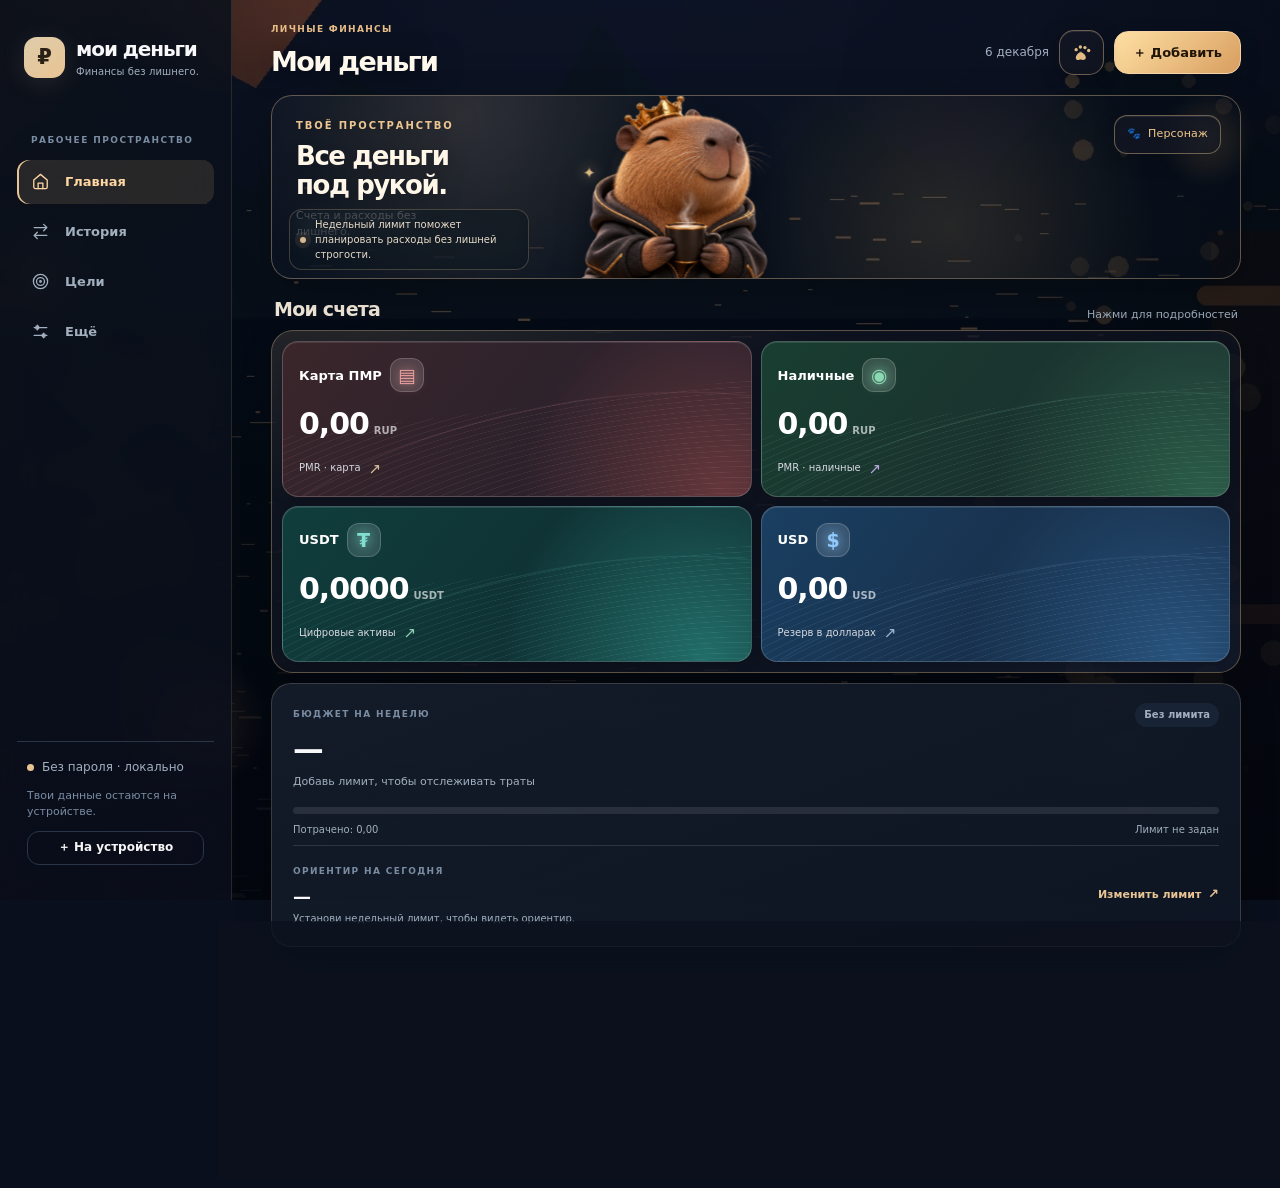
==== commit 6ececa70: "Add files via upload" ====
--- a/index.html
+++ b/index.html
@@ -3,15 +3,15 @@
 <head>
 <meta charset="utf-8"><meta name="viewport" content="width=device-width, initial-scale=1, viewport-fit=cover">
 <meta name="theme-color" content="#0a1018"><meta name="color-scheme" content="dark">
-<meta name="description" content="Мои деньги — личный финансовый трекер, расходы, бюджеты и накопления"><meta name="application-version" content="2.8.0">
+<meta name="description" content="Мои деньги — личный финансовый трекер, расходы, бюджеты и накопления"><meta name="application-version" content="2.9.0">
 <meta http-equiv="Content-Security-Policy" content="default-src 'self'; script-src 'self'; style-src 'self' 'unsafe-inline'; img-src 'self' data: https://images.unsplash.com; connect-src 'self'; object-src 'none'; base-uri 'self'; form-action 'self'; worker-src 'self'; manifest-src 'self'">
 <link rel="manifest" href="./manifest.webmanifest"><link rel="icon" type="image/png" href="./icon-192.png"><link rel="apple-touch-icon" href="./icon-192.png">
-<link rel="stylesheet" href="./styles.css"><title>Мои деньги · Premium Minimal 2.8</title>
+<link rel="stylesheet" href="./styles.css"><title>Мои деньги · Premium Essential 2.9</title>
 </head>
 <body>
 <div class="world-background" aria-hidden="true"><div class="world-world"></div><div class="world-vignette"></div><div class="world-glimmers"></div></div>
 <div id="auth" class="auth hidden">
- <div class="auth-card"><div class="auth-mark">₽</div><span class="eyebrow">МОИ ДЕНЬГИ · 2.8</span>
+ <div class="auth-card"><div class="auth-mark">₽</div><span class="eyebrow">МОИ ДЕНЬГИ · 2.9</span>
  <h1 id="auth-title">Открыть личный учёт</h1><p id="auth-description" class="muted">Введи свой пароль для доступа к защищённым данным этого браузера.</p>
  <form id="auth-form"><label for="auth-pass">Пароль</label><input id="auth-pass" type="password" autocomplete="current-password" minlength="8" required placeholder="Пароль от личных записей">
  <div id="confirm-wrap" class="hidden"><label for="auth-confirm">Повтори пароль</label><input id="auth-confirm" type="password" autocomplete="new-password" placeholder="Повтори пароль"></div>
@@ -41,7 +41,7 @@
   <div class="theater-copy"><span class="eyebrow">ТВОЁ ПРОСТРАНСТВО</span><h2 id="mascot-hero-title">Финансы в удовольствие.</h2><p id="mascot-hero-sub">Простые решения. Красивые привычки.</p></div>
   <button id="theater-paw" class="theater-paw" type="button" title="Сменить персонажа" aria-label="Сменить персонажа: капибара или такса">🐾 <span>Персонаж</span></button>
   <div class="mascot-viewer" id="mascot-viewer" role="group" aria-label="Нажми на персонажа, чтобы увидеть реакцию">
-    <button class="pet-stage" id="pet-tap" type="button" aria-label="Погладить персонажа и увидеть реакцию"><img id="pet-cutout" src="./capybara.png" alt="Капибара в короне с чашкой кофе" draggable="false" loading="eager"><img id="pet-tail" class="pet-tail hidden" src="./dachshund-tail.png" alt="" draggable="false"><span class="pet-star">✦</span><span class="pet-shimmer">✧</span></button>
+    <button class="pet-stage" id="pet-tap" type="button" aria-label="Погладить персонажа и увидеть реакцию"><img id="pet-cutout" src="./capybara.png" alt="Капибара с чашкой кофе" draggable="false" loading="eager"><img id="pet-tail" class="pet-tail hidden" src="./dachshund-tail.png" alt="" draggable="false"><span class="pet-star">✦</span><span class="pet-shimmer">✧</span></button>
     <span class="pet-soundwaves" aria-hidden="true">)))</span><span class="pet-steam" aria-hidden="true"><i></i><i></i><i></i></span>
     <span id="mascot-fallback-animal" class="hidden">🦫</span>
   </div>
@@ -74,9 +74,9 @@
  <div class="panel"><div class="panel-title-row"><div><span class="eyebrow">ПРОГРЕСС</span><h3>Цели накоплений</h3></div><button class="btn small outline" id="goal-create" type="button">＋ Цель</button></div><p class="tiny muted">Прогресс целей учитывается отдельно и не списывает деньги со счетов.</p><div id="goals-list"></div></div>
  <div class="panel"><div class="panel-title-row"><div><span class="eyebrow">НЕ ЗАБУДЬ ОПЛАТИТЬ</span><h3>Регулярные платежи</h3></div><button class="btn small outline" id="rec-create" type="button">＋ Платёж</button></div><p class="tiny muted">Списание только после подтверждения: автоматически деньги не вычитаются.</p><div id="rec-list"></div></div>
 </div><div class="panel wish-panel"><div class="panel-title-row"><div><span class="eyebrow">НЕОБЯЗАТЕЛЬНЫЕ ПОКУПКИ</span><h3>Отложенные желания</h3></div><span class="tiny muted" id="wish-count"></span></div><p class="tiny muted">Идеи без списания денег. Вернуться к покупке или удалить можно в любое время.</p><div id="wish-list"></div></div></section>
-<section class="view" id="view-analytics"><div class="section-header"><div><span class="eyebrow">СТАТИСТИКА</span><h2>Аналитика</h2></div><select id="analysis-month" aria-label="Месяц аналитики"></select></div><div class="analysis-stats"><div class="panel"><span class="eyebrow">РАСХОДЫ · RUP</span><strong id="analysis-expense">0,00</strong></div><div class="panel"><span class="eyebrow">ДОХОДЫ · RUP</span><strong id="analysis-income">0,00</strong></div><div class="panel"><span class="eyebrow">РАЗНИЦА · RUP</span><strong id="analysis-net">0,00</strong></div><div class="analysis-extras" id="analysis-extras"><div class="analysis-mini"><span>Средний расход / день</span><strong id="analysis-average">—</strong></div><div class="analysis-mini"><span>Доставка и кафе</span><strong id="analysis-delivery">—</strong></div><div class="analysis-mini"><span>Необязательные покупки</span><strong id="analysis-optional">—</strong></div></div><div class="analytics-grid"><div class="panel"><h3>Динамика расходов</h3><p class="tiny muted">Последние 6 месяцев, только счета RUP</p><div id="chart-bars" class="chart" role="img" aria-label="График расходов"></div></div><div class="panel"><h3>Структура расходов</h3><p class="tiny muted">Выбранный месяц, счета RUP</p><div id="analysis-categories"></div></div></div><p class="tiny muted">Исторические записи включены в аналитику, но не уменьшают текущие балансы. Валюты не складываются без обмена.</p></section>
+<section class="view" id="view-analytics"><div class="section-header"><div><span class="eyebrow">СТАТИСТИКА</span><h2>Аналитика</h2></div><select id="analysis-month" aria-label="Месяц аналитики"></select></div><div class="analysis-stats"><div class="panel"><span class="eyebrow">РАСХОДЫ · RUP</span><strong id="analysis-expense">0,00</strong></div><div class="panel"><span class="eyebrow">ДОХОДЫ · RUP</span><strong id="analysis-income">0,00</strong></div><div class="panel"><span class="eyebrow">РАЗНИЦА · RUP</span><strong id="analysis-net">0,00</strong></div><div class="analysis-extras" id="analysis-extras"><div class="analysis-mini"><span>Средний расход / день</span><strong id="analysis-average">—</strong></div><div class="analysis-mini"><span>Доставка и кафе</span><strong id="analysis-delivery">—</strong></div><div class="analysis-mini"><span>Необязательные покупки</span><strong id="analysis-optional">—</strong></div></div><div class="analytics-grid"><div class="panel"><h3>Динамика расходов</h3><p class="tiny muted">Последние 6 месяцев, только счета RUP</p><div id="chart-bars" class="chart" role="img" aria-label="График расходов"></div></div><div class="panel donut-panel"><div class="donut-heading"><div><h3>Куда уходят деньги</h3><p class="tiny muted">Выбранный месяц · карта и наличные в RUP</p></div><span class="donut-heading-icon" aria-hidden="true">◉</span></div><div id="analysis-donut" class="donut-area" aria-live="polite"></div><div id="analysis-categories" class="hidden" aria-hidden="true"></div></div></div><p class="tiny muted">Исторические записи включены в аналитику, но не уменьшают текущие балансы. Валюты не складываются без обмена.</p></section>
 <section class="view" id="view-settings"><div class="section-header"><div><span class="eyebrow">ПЕРСОНАЛИЗАЦИЯ</span><h2>Настройки</h2></div></div><div class="settings-grid">
- <div class="panel pet-interaction-settings"><h3>Реакции персонажа</h3><p class="muted">Движения доступны по нажатию. Звуки по умолчанию выключены и включаются только по твоему желанию.</p><label class="sound-setting"><span>Звуки персонажей</span><input id="pet-sound-enabled" type="checkbox"></label><p class="tiny muted">Звуки короткие и необязательные. Они включаются только после нажатия и учитывают настройки громкости телефона.</p></div>
+ 
  <div class="panel pet-settings"><div class="panel-title-row"><div><span class="eyebrow">НАСТРОЙ ДНЯ</span><h3>Твой персонаж</h3></div><span class="paw-settings-icon">✦</span></div><p class="muted">Переключай два разных мира: спокойный вечер с капибарой или ночной город с таксой.</p><div class="pet-choice-row"><button class="pet-choice" data-pet-choice="capybara" type="button"><span class="pet-choice-icon">◕</span><span><strong>Капибара</strong><small>Тепло и спокойствие</small></span><span class="pet-choice-check">✓</span></button><button class="pet-choice" data-pet-choice="dachshund" type="button"><span class="pet-choice-icon">♞</span><span><strong>Такса</strong><small>Энергия и движение</small></span><span class="pet-choice-check">✓</span></button></div><label class="toggle-row" style="margin-top:17px"><input type="checkbox" id="mascot-motion" checked><span>Живые движения персонажа</span></label><p class="tiny muted">Плавная анимация останавливается, если включено уменьшение движения в настройках устройства.</p></div>
  <div class="panel premium-tools"><h3>Инструменты</h3><p class="muted">Аналитика, календарь и расширенные функции — когда понадобятся.</p><div class="premium-tools-actions"><button class="btn outline" type="button" data-page-link="analytics">▥ Смотреть аналитику</button><button class="btn outline" type="button" data-page-link="plans">◎ Цели и платежи</button></div></div>
  <div class="panel"><h3>Обновления</h3><p class="muted" id="update-note">Приложение автоматически проверяет новые версии при открытии и периодически во время работы. При заполнении формы обновление подождёт.</p></div>
@@ -87,7 +87,7 @@
  <details class="panel collapsible"><summary>Резервные копии и перенос <span>▾</span></summary><p class="muted" id="backup-warning">В режиме без пароля JSON и CSV содержат данные без шифрования.</p><div class="button-row"><button id="export-json" class="btn outline" type="button">↓ Резервная копия JSON</button><button id="export-csv" class="btn outline" type="button">↓ CSV</button><button id="import-json" class="btn outline" type="button">↑ Восстановить JSON</button><input type="file" id="file-import" accept=".json,application/json" class="hidden"></div><p class="tiny muted">Импорт заменяет текущие записи. Перед ним сохрани копию.</p></details>
  <details class="panel collapsible"><summary>Конфиденциальность <span>▾</span></summary><p id="privacy-info" class="muted"></p><div class="button-row"><button id="protect-data" class="btn outline" type="button">Защитить паролем</button><button id="change-password" class="btn outline" type="button">Сменить пароль</button><button id="lock-data" class="btn outline" type="button">Закрыть учёт</button><button id="reset-data" class="btn danger" type="button">Удалить локальные данные</button></div></details>
  <div class="panel"><h3>Приложение на телефоне</h3><p class="muted">Установи сайт на главный экран. После первого посещения приложение работает и без интернета, но данные между устройствами не синхронизируются.</p><button id="install-btn" class="btn outline" type="button">＋ Установить приложение</button><p id="install-hint" class="tiny muted"></p></div>
-</div><footer>Мои деньги 2.8 · данные в браузере · синхронизации между устройствами пока нет</footer></section>
+</div><footer>Мои деньги 2.9 · данные в браузере · синхронизации между устройствами пока нет</footer></section>
 </main></div>
 <nav class="mobile-nav" aria-label="Навигация по приложению"><button data-page-link="home" class="active"><span>▦</span>Главная</button><button data-page-link="transactions"><span>⇄</span>История</button><button id="mobile-quick" class="mobile-add" aria-label="Добавить расход"><span>＋</span></button><button data-page-link="plans"><span>◎</span>Цели</button><button data-page-link="settings"><span>⚙</span>Ещё</button></nav>
 </div>
--- a/styles.css
+++ b/styles.css
@@ -396,3 +396,89 @@
  #view-home .pet-stage{left:calc(50% - 88px)!important;width:min(82vw,305px)!important;height:335px!important;bottom:-105px!important;transform:none!important}
  html[data-pet="dachshund"] #view-home .pet-stage{left:45px!important;width:min(89vw,335px)!important;height:333px!important;bottom:-108px!important;transform:none!important}
 }
+
+/* =========== 2.9 Premium Essential: finance-first, one entry point =========== */
+#view-home .living-theater{height:184px!important;min-height:0!important;margin-bottom:9px!important;background:linear-gradient(110deg,rgba(12,20,35,.65),rgba(13,18,31,.16) 75%)!important;overflow:hidden}
+#view-home .theater-copy{top:19px!important;left:24px!important}
+#view-home .theater-copy h2{font-size:clamp(19px,2.2vw,26px)!important;max-width:190px!important;margin:7px 0!important}
+#view-home .theater-copy p{font-size:11px!important;max-width:164px!important}
+#view-home .pet-stage{bottom:-185px!important;left:59%!important;transform:translateX(-16%) scale(.78)!important;transform-origin:50% 100%;filter:drop-shadow(0 16px 22px #0006)}
+#view-home .theater-bottom{bottom:8px!important;left:17px!important;right:15px!important}
+#view-home .mascot-speech{max-width:240px;font-size:10px!important;padding:7px 10px!important;opacity:.9}
+#view-home .turn-hint{display:none!important}
+#view-home .vault-head{margin:11px 3px 7px!important}
+#view-home .unified-vault{margin-bottom:10px!important}
+#view-home .premium-budget-row .premium-budget-bottom{margin-top:7px!important}
+#view-home .budget-hero{background:linear-gradient(160deg,rgba(20,28,42,.96),rgba(15,23,37,.89))!important}
+html[data-pet='dachshund'] .world-world{filter:saturate(.90)!important;background-image:linear-gradient(180deg,rgba(5,9,23,.04),rgba(4,9,24,.53)),url('./world-dachshund.webp')!important}
+html[data-pet='dachshund'] .world-glimmers{opacity:.55!important}
+/* The donut belongs to analytics, not the home dashboard. */
+.donut-heading{display:flex;align-items:start;justify-content:space-between;gap:15px;margin-bottom:15px}
+.donut-heading h3{margin:0 0 6px}
+.donut-heading-icon{color:var(--accent);font-size:25px;opacity:.75}
+.donut-area{display:flex;align-items:center;gap:24px;min-height:240px}
+.donut-visual{width:170px;aspect-ratio:1;flex:none;border-radius:50%;position:relative;box-shadow:0 12px 35px #0003,inset 0 0 0 1px #ffffff16;transform:rotate(-90deg);transition:filter .22s ease}
+.donut-visual:hover{filter:brightness(1.09)}
+.donut-center{position:absolute;inset:23px;border-radius:50%;background:radial-gradient(circle at 40% 25%,#273244,#121b2b);display:flex;flex-direction:column;align-items:center;justify-content:center;gap:3px;transform:rotate(90deg);box-shadow:inset 0 0 0 1px #ffffff18,0 1px 8px #0003}
+.donut-center strong{font-size:24px;letter-spacing:-.06em;font-variant-numeric:tabular-nums}
+.donut-center span{font-size:10px;color:#c3c9d6}
+.donut-legend{display:flex;flex-direction:column;gap:4px;min-width:0;flex:1}
+.donut-line{display:flex;align-items:center;min-height:39px;gap:10px;border:0;background:none;border-radius:10px;padding:7px 9px;color:var(--text);text-align:left;cursor:pointer;transition:background .17s ease}
+.donut-line:hover:not(:disabled),.donut-line:focus-visible{background:#ffffff12;outline-offset:2px}
+.donut-line:disabled{cursor:default;opacity:.7}
+.donut-key{width:10px;height:10px;border-radius:4px;flex:none}
+.donut-name{min-width:0;overflow:hidden;text-overflow:ellipsis;white-space:nowrap;font-size:12px;flex:1}
+.donut-share{font-size:12px;color:var(--muted);font-variant-numeric:tabular-nums}
+.donut-empty{background:#ffffff07;border:1px dashed #ffffff26;border-radius:14px;padding:25px;text-align:center;color:var(--muted);font-size:13px;width:100%}
+@media(max-width:1100px){.donut-area{gap:18px}.donut-visual{width:148px}.donut-center{inset:20px}.donut-center strong{font-size:20px}}
+@media(max-width:720px){
+ #view-home .living-theater{height:158px!important;min-height:0!important;margin-bottom:9px!important}
+ #view-home .theater-copy{top:15px!important;left:16px!important}
+ #view-home .theater-copy h2{font-size:17px!important;max-width:130px!important;margin:5px 0!important}
+ #view-home .theater-copy p{font-size:9px!important;max-width:128px!important}
+ #view-home .theater-copy .eyebrow{font-size:8px!important}
+ #view-home .pet-stage{left:54%!important;bottom:-204px!important;transform:translateX(-16%) scale(.66)!important}
+ #view-home .theater-paw{top:11px!important;right:11px!important;padding:8px!important}
+ #view-home .theater-paw span{display:none!important}
+ #view-home .mascot-speech{max-width:185px!important;font-size:9px!important;padding:5px 9px!important;line-height:1.25!important}
+ #view-home .theater-bottom{left:10px!important;bottom:7px!important}
+ #view-home .vault-head{margin:9px 3px 7px!important}
+ #view-home .unified-vault{margin-bottom:10px!important}
+ #view-home .premium-account{min-height:98px!important}
+ .donut-area{flex-direction:column;align-items:center;gap:12px;min-height:0}
+ .donut-visual{width:174px}
+ .donut-legend{width:100%}
+}
+@media(prefers-reduced-motion:reduce){.donut-visual,.donut-line{transition:none!important}}
+/* 2.9 correction: stage stays inside the compact hero, animal remains visible. */
+#view-home .pet-stage{bottom:16px!important;left:56%!important;transform:translateX(-16%) scale(.78)!important;transform-origin:50% 100%!important}
+html[data-pet="dachshund"] #view-home .pet-stage{bottom:11px!important;left:48%!important;transform:translateX(-12%) scale(.63)!important;transform-origin:50% 100%!important}
+@media(max-width:720px){
+ #view-home .pet-stage{bottom:9px!important;left:46%!important;transform:translateX(-16%) scale(.66)!important}
+ html[data-pet="dachshund"] #view-home .pet-stage{bottom:4px!important;left:48%!important;transform:translateX(-10%) scale(.62)!important}
+}
+/* Final 2.9 mascot crop: smaller but keep head inside hero. */
+#view-home .pet-stage{bottom:-89px!important}
+html[data-pet="dachshund"] #view-home .pet-stage{bottom:-80px!important}
+@media(max-width:720px){
+ #view-home .pet-stage{bottom:-68px!important}
+ html[data-pet="dachshund"] #view-home .pet-stage{bottom:-65px!important}
+}
+/* Analytics layout fix: explanatory widgets must not occupy narrow 1/3 columns. */
+#view-analytics .analysis-stats{grid-template-columns:repeat(3,minmax(0,1fr));gap:10px}
+#view-analytics .analysis-stats>.analysis-extras,
+#view-analytics .analysis-stats>.analytics-grid,
+#view-analytics .analysis-stats>p.tiny{grid-column:1/-1;min-width:0}
+#view-analytics .analysis-stats>.analysis-extras{display:grid;grid-template-columns:repeat(3,minmax(0,1fr));gap:10px;margin:3px 0}
+#view-analytics .analysis-stats>.analytics-grid{display:grid;grid-template-columns:repeat(2,minmax(0,1fr));gap:12px}
+#view-analytics .analysis-stats>.analytics-grid>.panel{min-width:0;overflow:hidden;padding:19px}
+#view-analytics .analysis-stats>.analytics-grid .chart{width:100%;max-width:100%}
+#view-analytics .analysis-stats>.analytics-grid .donut-visual{width:min(140px,38%)}
+#view-analytics .analysis-stats>.analytics-grid .donut-center{inset:20px}
+@media(max-width:720px){
+ #view-analytics .analysis-stats>.analysis-extras{grid-template-columns:1fr}
+ #view-analytics .analysis-stats>.analytics-grid{grid-template-columns:1fr}
+ #view-analytics .analysis-stats>.analytics-grid>.panel{padding:16px}
+ #view-analytics .analysis-stats>.analytics-grid .donut-visual{width:180px}
+ #view-analytics .analysis-stats>.analytics-grid .donut-center{inset:24px}
+}
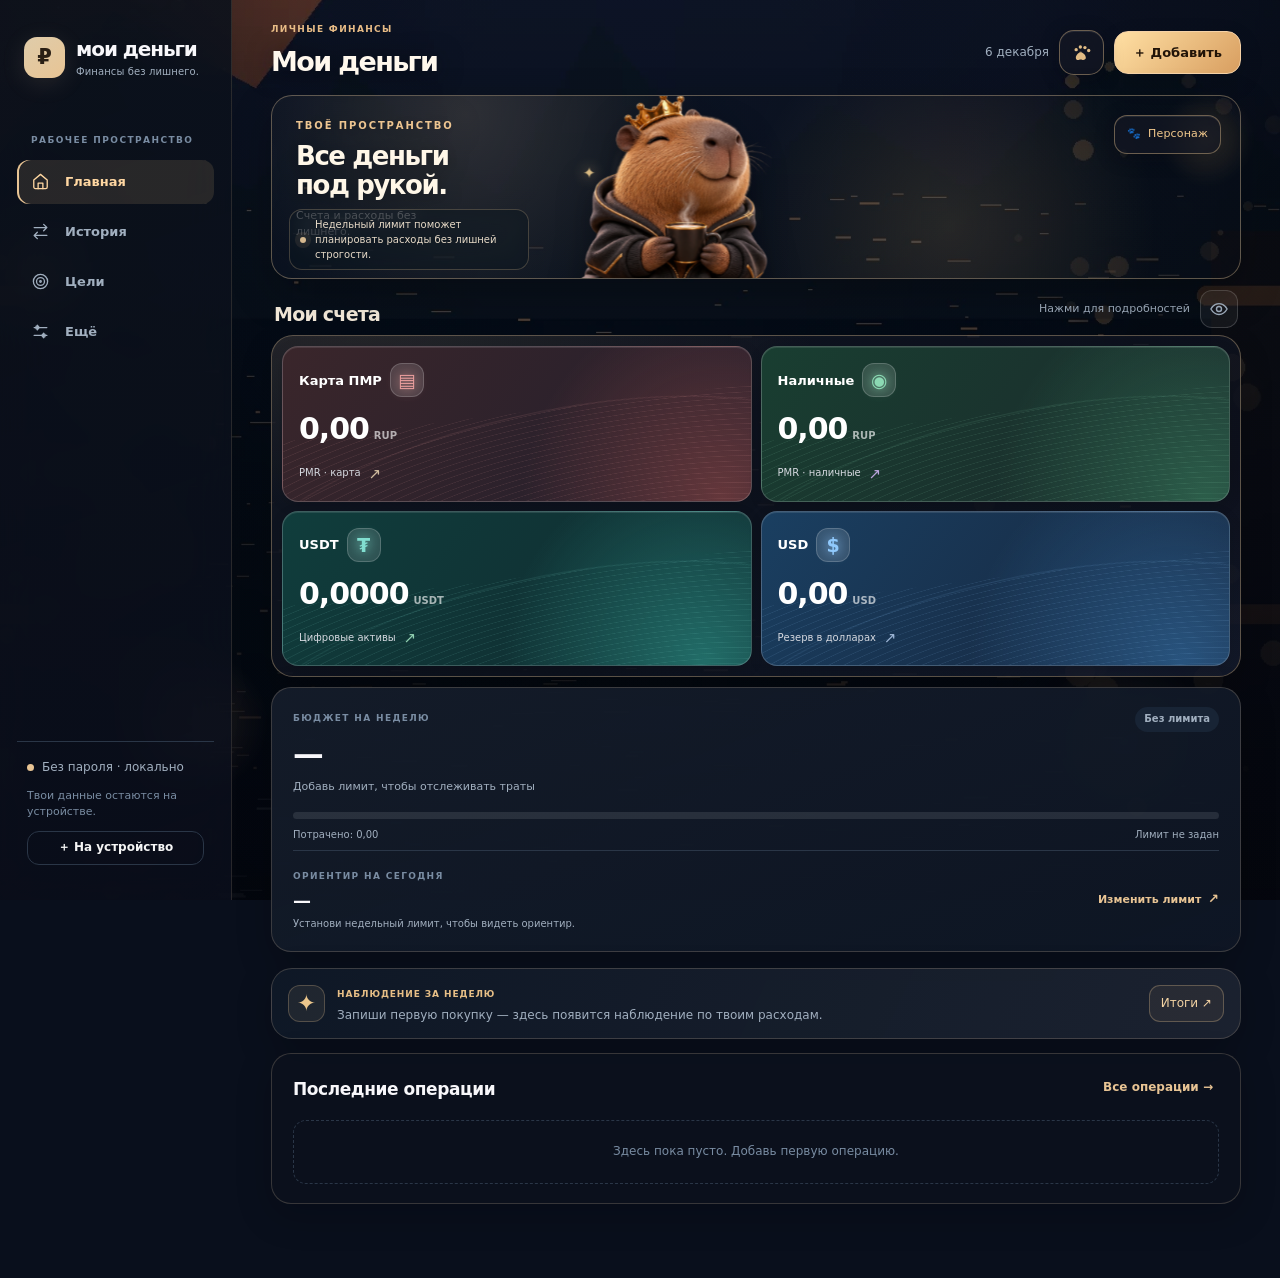
==== commit adcbe72f: "Add files via upload" ====
--- a/index.html
+++ b/index.html
@@ -3,15 +3,15 @@
 <head>
 <meta charset="utf-8"><meta name="viewport" content="width=device-width, initial-scale=1, viewport-fit=cover">
 <meta name="theme-color" content="#0a1018"><meta name="color-scheme" content="dark">
-<meta name="description" content="Мои деньги — личный финансовый трекер, расходы, бюджеты и накопления"><meta name="application-version" content="2.9.0">
+<meta name="description" content="Мои деньги — личный финансовый трекер, расходы, бюджеты и накопления"><meta name="application-version" content="3.0.0">
 <meta http-equiv="Content-Security-Policy" content="default-src 'self'; script-src 'self'; style-src 'self' 'unsafe-inline'; img-src 'self' data: https://images.unsplash.com; connect-src 'self'; object-src 'none'; base-uri 'self'; form-action 'self'; worker-src 'self'; manifest-src 'self'">
 <link rel="manifest" href="./manifest.webmanifest"><link rel="icon" type="image/png" href="./icon-192.png"><link rel="apple-touch-icon" href="./icon-192.png">
-<link rel="stylesheet" href="./styles.css"><title>Мои деньги · Premium Essential 2.9</title>
+<link rel="stylesheet" href="./styles.css"><title>Мои деньги · Everyday 3.0</title>
 </head>
 <body>
 <div class="world-background" aria-hidden="true"><div class="world-world"></div><div class="world-vignette"></div><div class="world-glimmers"></div></div>
 <div id="auth" class="auth hidden">
- <div class="auth-card"><div class="auth-mark">₽</div><span class="eyebrow">МОИ ДЕНЬГИ · 2.9</span>
+ <div class="auth-card"><div class="auth-mark">₽</div><span class="eyebrow">МОИ ДЕНЬГИ · 3.0</span>
  <h1 id="auth-title">Открыть личный учёт</h1><p id="auth-description" class="muted">Введи свой пароль для доступа к защищённым данным этого браузера.</p>
  <form id="auth-form"><label for="auth-pass">Пароль</label><input id="auth-pass" type="password" autocomplete="current-password" minlength="8" required placeholder="Пароль от личных записей">
  <div id="confirm-wrap" class="hidden"><label for="auth-confirm">Повтори пароль</label><input id="auth-confirm" type="password" autocomplete="new-password" placeholder="Повтори пароль"></div>
@@ -41,15 +41,16 @@
   <div class="theater-copy"><span class="eyebrow">ТВОЁ ПРОСТРАНСТВО</span><h2 id="mascot-hero-title">Финансы в удовольствие.</h2><p id="mascot-hero-sub">Простые решения. Красивые привычки.</p></div>
   <button id="theater-paw" class="theater-paw" type="button" title="Сменить персонажа" aria-label="Сменить персонажа: капибара или такса">🐾 <span>Персонаж</span></button>
   <div class="mascot-viewer" id="mascot-viewer" role="group" aria-label="Нажми на персонажа, чтобы увидеть реакцию">
-    <button class="pet-stage" id="pet-tap" type="button" aria-label="Погладить персонажа и увидеть реакцию"><img id="pet-cutout" src="./capybara.png" alt="Капибара с чашкой кофе" draggable="false" loading="eager"><img id="pet-tail" class="pet-tail hidden" src="./dachshund-tail.png" alt="" draggable="false"><span class="pet-star">✦</span><span class="pet-shimmer">✧</span></button>
+    <button class="pet-stage" id="pet-tap" type="button" aria-label="Погладить персонажа и увидеть реакцию"><img id="pet-cutout" src="./capybara.png" alt="Капибара с чашкой кофе" draggable="false" loading="eager"><img id="pet-tail" class="pet-tail hidden" src="./dachshund-tail.png" alt="" draggable="false"><span id="pet-extra" class="pet-extra" aria-hidden="true">✧</span><span class="pet-star">✦</span><span class="pet-shimmer">✧</span></button>
     <span class="pet-soundwaves" aria-hidden="true">)))</span><span class="pet-steam" aria-hidden="true"><i></i><i></i><i></i></span>
     <span id="mascot-fallback-animal" class="hidden">🦫</span>
   </div>
   <div class="theater-bottom"><div class="mascot-speech"><span class="speech-pulse"></span><span id="mascot-say">Нажми на меня — будет сюрприз.</span></div><span class="turn-hint">Коснись персонажа ✦</span></div>
 </section>
-<div class="vault-head"><div><h2>Мои счета</h2></div><span class="vault-note">Нажми для подробностей</span></div>
+<div class="vault-head"><div><h2>Мои счета</h2></div><div class="everyday-vault-actions"><span class="vault-note">Нажми для подробностей</span><button id="privacy-toggle" class="privacy-toggle" type="button" aria-pressed="false" aria-label="Скрыть суммы счетов" title="Скрыть балансы"><svg viewBox="0 0 24 24" aria-hidden="true" fill="none" stroke="currentColor" stroke-width="1.7"><path d="M2.3 12S5.9 5.5 12 5.5 21.7 12 21.7 12 18.1 18.5 12 18.5 2.3 12 2.3 12Z"/><circle cx="12" cy="12" r="3"/><path class="eye-slash" d="M3 21 21 3"/></svg></button></div></div>
   <section class="unified-vault"><div class="vault-sheen"></div><div class="account-grid premium-accounts" id="account-grid" aria-label="Четыре счёта в одной карте"></div></section>
  <section class="living-insights panel hidden" aria-hidden="true" id="living-insights" aria-live="polite"><div class="living-insight-icon" aria-hidden="true">✧</div><div class="living-insight-copy"><span class="eyebrow">ФИНАНСОВЫЙ ОРИЕНТИР</span><strong id="insight-title">Маленький шаг сегодня</strong><p id="insight-description">Покажу короткую подсказку, когда появятся записи.</p></div><span class="streak-pill" id="streak-pill" title="Дни, когда были записаны операции">0 дней</span></section>
+<div id="everyday-shortcuts" class="everyday-shortcuts hidden" aria-label="Быстрые покупки из истории"></div>
 <div class="world-quick-actions hidden" aria-hidden="true"><button id="world-add-expense" type="button"><span class="wqa-icon">＋</span><span><strong>Расход</strong><small>Записать покупку</small></span><span class="wqa-chevron">↗</span></button><button id="world-add-income" type="button"><span class="wqa-icon">↙</span><span><strong>Доход</strong><small>Добавить поступление</small></span><span class="wqa-chevron">↗</span></button></div>
 <div class="premium-budget-row">
   <div class="budget-hero">
@@ -62,6 +63,7 @@
  </div>
  <div class="hidden" aria-hidden="true"><span id="hero-card"></span><button id="hero-spend" type="button"></button><button id="hero-income" type="button"></button><button id="hero-transfer" type="button"></button></div>
  <div class="welcome-nudge hidden" id="welcome-nudge"><span class="welcome-icon">✦</span><div><strong>Начни с первой записи</strong><p>Нажми «Добавить» и запиши покупку. Данные сохранятся только в этом браузере.</p></div><button class="btn primary small" id="welcome-start" type="button">Добавить</button><button class="welcome-close" id="welcome-dismiss" type="button" aria-label="Скрыть подсказку">×</button></div>
+ <div class="everyday-insight panel" id="everyday-insight" aria-live="polite"><span class="everyday-insight-icon" aria-hidden="true">✦</span><div><span class="eyebrow">НАБЛЮДЕНИЕ ЗА НЕДЕЛЮ</span><p id="everyday-insight-text">После первой покупки здесь появится полезная подсказка.</p></div><button id="stories-open" class="stories-launch" type="button">Итоги <span aria-hidden="true">↗</span></button></div>
  <div class="home-lower premium-history">
   <section class="panel recent"><div class="panel-title-row"><div><h3>Последние операции</h3></div><button type="button" class="text-button" data-page-link="transactions">Все операции →</button></div><div id="recent-list" class="tx-list"></div></section>
   <div class="home-side hidden" aria-hidden="true"><section class="panel"><div class="panel-title-row"><div><span class="eyebrow">НАКОПЛЕНИЯ</span><h3>Мои цели</h3></div><button type="button" class="text-button" data-page-link="plans">Открыть →</button></div><div id="home-goals"></div></section>
@@ -74,7 +76,7 @@
  <div class="panel"><div class="panel-title-row"><div><span class="eyebrow">ПРОГРЕСС</span><h3>Цели накоплений</h3></div><button class="btn small outline" id="goal-create" type="button">＋ Цель</button></div><p class="tiny muted">Прогресс целей учитывается отдельно и не списывает деньги со счетов.</p><div id="goals-list"></div></div>
  <div class="panel"><div class="panel-title-row"><div><span class="eyebrow">НЕ ЗАБУДЬ ОПЛАТИТЬ</span><h3>Регулярные платежи</h3></div><button class="btn small outline" id="rec-create" type="button">＋ Платёж</button></div><p class="tiny muted">Списание только после подтверждения: автоматически деньги не вычитаются.</p><div id="rec-list"></div></div>
 </div><div class="panel wish-panel"><div class="panel-title-row"><div><span class="eyebrow">НЕОБЯЗАТЕЛЬНЫЕ ПОКУПКИ</span><h3>Отложенные желания</h3></div><span class="tiny muted" id="wish-count"></span></div><p class="tiny muted">Идеи без списания денег. Вернуться к покупке или удалить можно в любое время.</p><div id="wish-list"></div></div></section>
-<section class="view" id="view-analytics"><div class="section-header"><div><span class="eyebrow">СТАТИСТИКА</span><h2>Аналитика</h2></div><select id="analysis-month" aria-label="Месяц аналитики"></select></div><div class="analysis-stats"><div class="panel"><span class="eyebrow">РАСХОДЫ · RUP</span><strong id="analysis-expense">0,00</strong></div><div class="panel"><span class="eyebrow">ДОХОДЫ · RUP</span><strong id="analysis-income">0,00</strong></div><div class="panel"><span class="eyebrow">РАЗНИЦА · RUP</span><strong id="analysis-net">0,00</strong></div><div class="analysis-extras" id="analysis-extras"><div class="analysis-mini"><span>Средний расход / день</span><strong id="analysis-average">—</strong></div><div class="analysis-mini"><span>Доставка и кафе</span><strong id="analysis-delivery">—</strong></div><div class="analysis-mini"><span>Необязательные покупки</span><strong id="analysis-optional">—</strong></div></div><div class="analytics-grid"><div class="panel"><h3>Динамика расходов</h3><p class="tiny muted">Последние 6 месяцев, только счета RUP</p><div id="chart-bars" class="chart" role="img" aria-label="График расходов"></div></div><div class="panel donut-panel"><div class="donut-heading"><div><h3>Куда уходят деньги</h3><p class="tiny muted">Выбранный месяц · карта и наличные в RUP</p></div><span class="donut-heading-icon" aria-hidden="true">◉</span></div><div id="analysis-donut" class="donut-area" aria-live="polite"></div><div id="analysis-categories" class="hidden" aria-hidden="true"></div></div></div><p class="tiny muted">Исторические записи включены в аналитику, но не уменьшают текущие балансы. Валюты не складываются без обмена.</p></section>
+<section class="view" id="view-analytics"><div class="section-header"><div><span class="eyebrow">СТАТИСТИКА</span><h2>Аналитика</h2></div><select id="analysis-month" aria-label="Месяц аналитики"></select></div><div class="analysis-stats"><div class="panel"><span class="eyebrow">РАСХОДЫ · RUP</span><strong id="analysis-expense">0,00</strong></div><div class="panel"><span class="eyebrow">ДОХОДЫ · RUP</span><strong id="analysis-income">0,00</strong></div><div class="panel"><span class="eyebrow">РАЗНИЦА · RUP</span><strong id="analysis-net">0,00</strong></div><div class="analysis-extras" id="analysis-extras"><div class="analysis-mini"><span>Средний расход / день</span><strong id="analysis-average">—</strong></div><div class="analysis-mini"><span>Доставка и кафе</span><strong id="analysis-delivery">—</strong></div><div class="analysis-mini"><span>Необязательные покупки</span><strong id="analysis-optional">—</strong></div></div><div class="analytics-grid"><div class="panel"><h3>Динамика расходов</h3><p class="tiny muted">Последние 6 месяцев, только счета RUP</p><div id="chart-bars" class="chart" role="img" aria-label="График расходов"></div></div><div class="panel donut-panel"><div class="donut-heading"><div><h3>Куда уходят деньги</h3><p class="tiny muted">Выбранный месяц · карта и наличные в RUP</p></div><span class="donut-heading-icon" aria-hidden="true">◉</span></div><button id="stories-analytics" class="stories-analytics" type="button">◫ Смотреть итоги недели</button><div id="analysis-donut" class="donut-area" aria-live="polite"></div><div id="analysis-categories" class="hidden" aria-hidden="true"></div></div></div><p class="tiny muted">Исторические записи включены в аналитику, но не уменьшают текущие балансы. Валюты не складываются без обмена.</p></section>
 <section class="view" id="view-settings"><div class="section-header"><div><span class="eyebrow">ПЕРСОНАЛИЗАЦИЯ</span><h2>Настройки</h2></div></div><div class="settings-grid">
  
  <div class="panel pet-settings"><div class="panel-title-row"><div><span class="eyebrow">НАСТРОЙ ДНЯ</span><h3>Твой персонаж</h3></div><span class="paw-settings-icon">✦</span></div><p class="muted">Переключай два разных мира: спокойный вечер с капибарой или ночной город с таксой.</p><div class="pet-choice-row"><button class="pet-choice" data-pet-choice="capybara" type="button"><span class="pet-choice-icon">◕</span><span><strong>Капибара</strong><small>Тепло и спокойствие</small></span><span class="pet-choice-check">✓</span></button><button class="pet-choice" data-pet-choice="dachshund" type="button"><span class="pet-choice-icon">♞</span><span><strong>Такса</strong><small>Энергия и движение</small></span><span class="pet-choice-check">✓</span></button></div><label class="toggle-row" style="margin-top:17px"><input type="checkbox" id="mascot-motion" checked><span>Живые движения персонажа</span></label><p class="tiny muted">Плавная анимация останавливается, если включено уменьшение движения в настройках устройства.</p></div>
@@ -87,7 +89,7 @@
  <details class="panel collapsible"><summary>Резервные копии и перенос <span>▾</span></summary><p class="muted" id="backup-warning">В режиме без пароля JSON и CSV содержат данные без шифрования.</p><div class="button-row"><button id="export-json" class="btn outline" type="button">↓ Резервная копия JSON</button><button id="export-csv" class="btn outline" type="button">↓ CSV</button><button id="import-json" class="btn outline" type="button">↑ Восстановить JSON</button><input type="file" id="file-import" accept=".json,application/json" class="hidden"></div><p class="tiny muted">Импорт заменяет текущие записи. Перед ним сохрани копию.</p></details>
  <details class="panel collapsible"><summary>Конфиденциальность <span>▾</span></summary><p id="privacy-info" class="muted"></p><div class="button-row"><button id="protect-data" class="btn outline" type="button">Защитить паролем</button><button id="change-password" class="btn outline" type="button">Сменить пароль</button><button id="lock-data" class="btn outline" type="button">Закрыть учёт</button><button id="reset-data" class="btn danger" type="button">Удалить локальные данные</button></div></details>
  <div class="panel"><h3>Приложение на телефоне</h3><p class="muted">Установи сайт на главный экран. После первого посещения приложение работает и без интернета, но данные между устройствами не синхронизируются.</p><button id="install-btn" class="btn outline" type="button">＋ Установить приложение</button><p id="install-hint" class="tiny muted"></p></div>
-</div><footer>Мои деньги 2.9 · данные в браузере · синхронизации между устройствами пока нет</footer></section>
+</div><footer>Мои деньги 3.0 · данные в браузере · синхронизации между устройствами пока нет</footer></section>
 </main></div>
 <nav class="mobile-nav" aria-label="Навигация по приложению"><button data-page-link="home" class="active"><span>▦</span>Главная</button><button data-page-link="transactions"><span>⇄</span>История</button><button id="mobile-quick" class="mobile-add" aria-label="Добавить расход"><span>＋</span></button><button data-page-link="plans"><span>◎</span>Цели</button><button data-page-link="settings"><span>⚙</span>Ещё</button></nav>
 </div>
--- a/styles.css
+++ b/styles.css
@@ -482,3 +482,46 @@
  #view-analytics .analysis-stats>.analytics-grid .donut-visual{width:180px}
  #view-analytics .analysis-stats>.analytics-grid .donut-center{inset:24px}
 }
+
+/* ================= 3.0 Everyday: premium functional details ================= */
+.everyday-vault-actions{display:flex;align-items:center;gap:10px}
+.privacy-toggle{display:grid;place-items:center;width:38px;height:38px;border:1px solid #ffffff2c;border-radius:12px;color:var(--muted);background:#ffffff0d;cursor:pointer;transition:background .2s,color .2s,transform .2s}
+.privacy-toggle svg{width:20px;height:20px}.privacy-toggle:hover{color:var(--text);background:#ffffff1b}.privacy-toggle:active{transform:scale(.94)}
+.privacy-toggle .eye-slash{opacity:0;transition:opacity .2s}.privacy-toggle.masked .eye-slash{opacity:1}
+.privacy-toggle.masked{color:#e9c999;border-color:#e9c99977}
+.pa-value{font-variant-numeric:tabular-nums}.pa-number{display:inline-block;min-width:1ch}
+.everyday-shortcuts{padding:2px 2px 15px;margin:0 0 2px}.everyday-shortcuts-title{display:flex;align-items:baseline;justify-content:space-between;gap:12px;padding:0 4px 10px}
+.everyday-shortcuts-title strong{font-size:14px;letter-spacing:-.01em}.everyday-shortcuts-title>span{font-size:10px;color:var(--muted)}
+.everyday-shortcuts-row{display:grid;grid-template-columns:repeat(3,minmax(0,1fr));gap:9px}
+.everyday-shortcut{display:flex;align-items:center;gap:10px;min-width:0;padding:12px 11px;border-radius:15px;color:var(--text);border:1px solid #ffffff20;cursor:pointer;text-align:left;background:linear-gradient(145deg,#ffffff12,#ffffff08);transition:transform .19s ease,border-color .19s ease,background .19s ease}
+.everyday-shortcut:hover{transform:translateY(-2px);border-color:#ecc18b87;background:#ffffff1d}.everyday-shortcut:active{transform:scale(.985)}
+.shortcut-icon{display:grid;place-items:center;width:32px;height:32px;border-radius:11px;background:#cda76a1e;color:#edcd9b;flex:none;font-size:20px}
+.shortcut-label{display:flex;flex-direction:column;gap:4px;min-width:0;flex:1}.shortcut-label strong{font-size:12px;white-space:nowrap;text-overflow:ellipsis;overflow:hidden}.shortcut-label small{font-size:11px;color:var(--muted);font-variant-numeric:tabular-nums}
+.shortcut-plus{font-size:19px;color:#e8c797;opacity:.9}
+.everyday-confirm{text-align:center;padding:10px 6px 22px}.shortcut-confirm-icon{width:54px;height:54px;border-radius:18px;display:grid;place-items:center;margin:0 auto 12px;background:#edca9520;color:#f0c78b;font-size:28px}.everyday-confirm h3{font-size:17px;margin:0 0 12px}
+.repeat-amount{font-size:34px;font-weight:800;letter-spacing:-.04em}.repeat-amount small{font-size:13px;color:var(--muted);margin-left:3px}.everyday-confirm p{font-size:12px;margin:13px auto 0;max-width:300px}
+.everyday-insight{display:flex;align-items:center;gap:12px;padding:14px 16px!important;margin:0 0 13px!important;background:linear-gradient(115deg,rgba(15,25,39,.95),rgba(29,35,49,.92))!important}
+.everyday-insight-icon{width:37px;height:37px;flex:none;display:grid;place-items:center;border:1px solid #e1bf8d44;border-radius:12px;background:#f0c99414;color:#ebc68c;font-size:23px}
+.everyday-insight>div{min-width:0;flex:1}.everyday-insight .eyebrow{font-size:9px;letter-spacing:.1em;color:#e6be86}
+.everyday-insight p{margin:4px 0 0;color:var(--muted);font-size:12px;line-height:1.5}
+.stories-launch,.stories-analytics{white-space:nowrap;border:1px solid #e9ca964b;border-radius:11px;padding:9px 11px;color:#f3d3a3;background:#dbb47b12;font-family:inherit;font-size:12px;cursor:pointer}
+.stories-launch:hover,.stories-analytics:hover{background:#dabc8830}.stories-analytics{margin:0 0 16px;width:100%}
+.everyday-story{border-radius:18px;overflow:hidden;background:linear-gradient(145deg,#28354b,#121b2a);border:1px solid #ffffff24;position:relative}
+.everyday-story[data-accent=green]{background:linear-gradient(135deg,#254c42,#101d29)}.everyday-story[data-accent=blue]{background:linear-gradient(135deg,#273c66,#141925)}
+.story-progress{display:grid;grid-template-columns:repeat(3,1fr);gap:5px;padding:14px 16px 0}.story-progress i{height:3px;border-radius:9px;background:#ffffff3b}.story-progress i.complete{background:#f9d29a}
+.story-inner{padding:18px 22px 24px;text-align:center;min-height:292px;display:flex;flex-direction:column;align-items:center;justify-content:center}.story-inner .eyebrow{font-size:10px;color:#f7d29e}
+.story-illustration{font-size:48px;color:#edd09f;margin:14px 0 4px;text-shadow:0 0 30px #ffe7a16e;animation:story-glow 3.5s ease-in-out infinite alternate}
+.story-inner h3{margin:8px 0;font-size:19px}.story-big{font-size:clamp(24px,5vw,37px);font-weight:800;letter-spacing:-.06em;max-width:100%;overflow-wrap:anywhere}.story-inner p{max-width:330px;color:#c7d3e1;font-size:12px;line-height:1.55}
+.story-controls{display:flex;gap:10px;padding:0 17px 17px}.story-controls>.btn{flex:1}.story-controls button:disabled{opacity:.3;cursor:default}
+@keyframes story-glow{from{opacity:.75;transform:scale(.96)}to{opacity:1;transform:scale(1.05)}}
+.view.active.page-arrival{animation:everyday-page-in .28s cubic-bezier(.2,.76,.22,1) both}
+@keyframes everyday-page-in{from{opacity:.3;transform:translateY(7px)}to{opacity:1;transform:translateY(0)}}
+.pet-extra{position:absolute;pointer-events:none;right:17%;top:14%;font-size:28px;opacity:0;z-index:4;transition:opacity .16s ease;filter:drop-shadow(0 0 8px #fadfb9)}
+.living-theater.pet-secret .pet-extra{opacity:1;animation:secret-lift 1.8s ease-in-out both}
+.living-theater.pet-secret .pet-stage{filter:drop-shadow(0 0 25px rgba(250,207,132,.6))}
+.living-theater.pet-calm .pet-stage img#pet-cutout{animation:pet-comfort .8s ease-in-out 2!important}
+@keyframes secret-lift{0%{opacity:0;transform:translateY(14px) rotate(-20deg)}23%,85%{opacity:1;transform:translateY(0) rotate(0)}100%{opacity:0;transform:translateY(-14px) rotate(10deg)}}
+@keyframes pet-comfort{50%{filter:brightness(1.15) saturate(1.08)}}
+@media(max-width:720px){.everyday-shortcuts-row{grid-template-columns:1fr 1fr}.everyday-shortcut{padding:10px}.everyday-shortcut:nth-child(3){display:none}.everyday-shortcuts-title>span{font-size:9px}.everyday-insight{padding:12px 11px!important;gap:8px}.everyday-insight p{font-size:11px}.stories-launch{padding:8px;font-size:11px}.privacy-toggle{height:34px;width:34px}}
+@media(max-width:380px){.everyday-shortcuts-title>span{display:none}.everyday-insight p{font-size:10px}}
+@media(prefers-reduced-motion:reduce){.view.active.page-arrival,.story-illustration,.living-theater.pet-secret .pet-extra,.living-theater.pet-calm .pet-stage img#pet-cutout{animation:none!important;transition:none!important}}
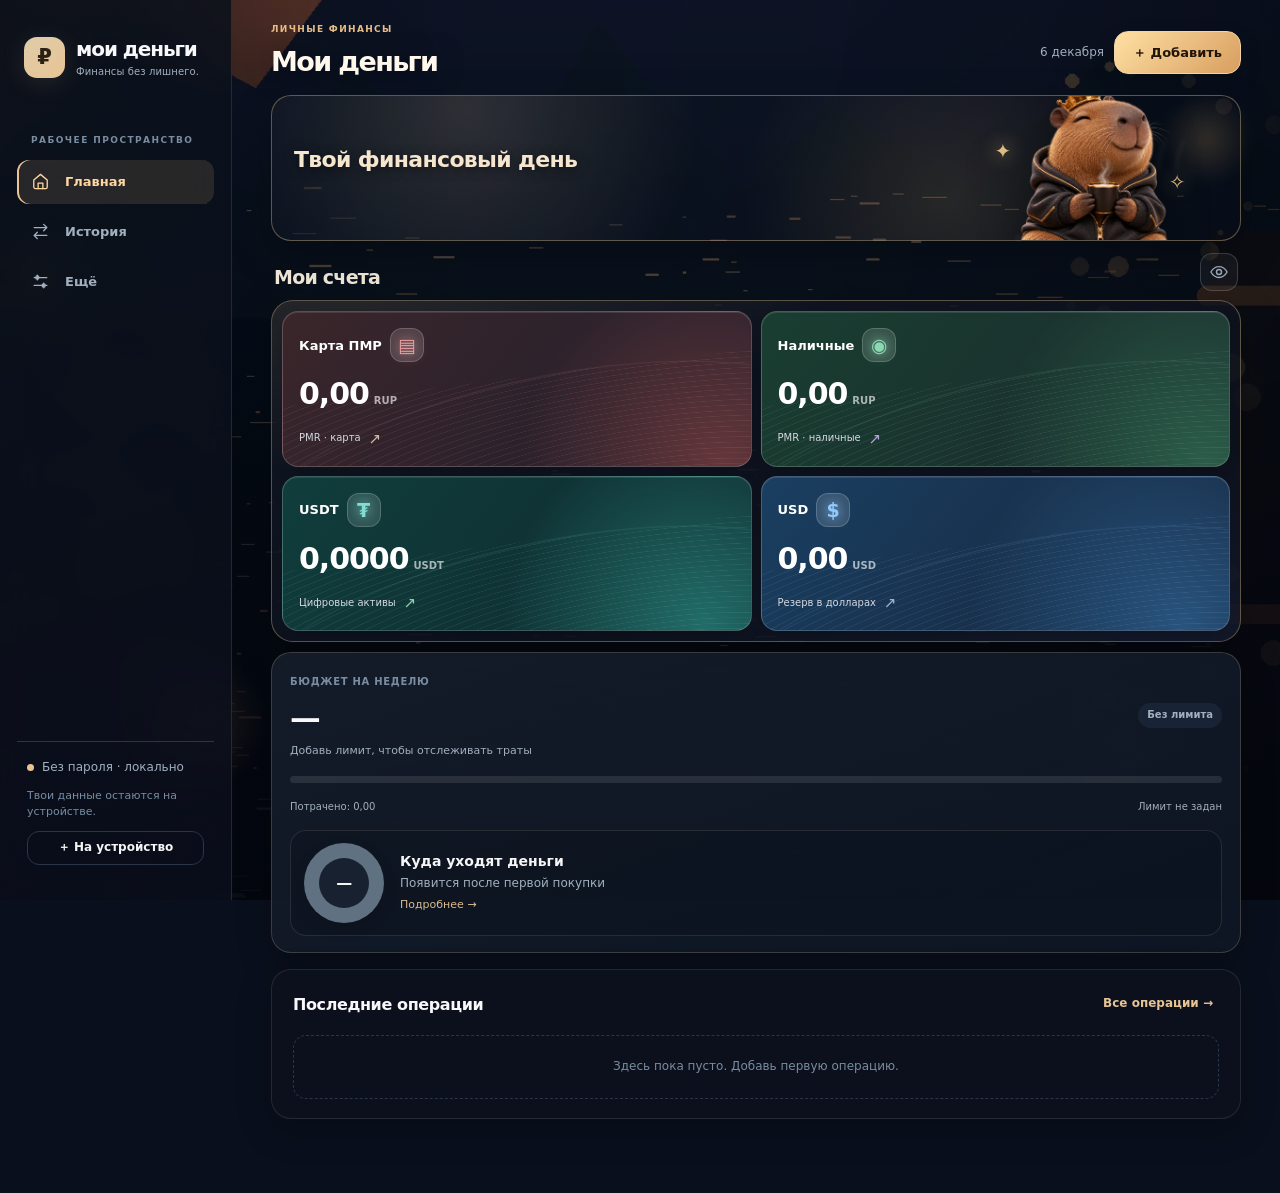
==== commit 250a870a: "Add files via upload" ====
--- a/index.html
+++ b/index.html
@@ -3,15 +3,15 @@
 <head>
 <meta charset="utf-8"><meta name="viewport" content="width=device-width, initial-scale=1, viewport-fit=cover">
 <meta name="theme-color" content="#0a1018"><meta name="color-scheme" content="dark">
-<meta name="description" content="Мои деньги — личный финансовый трекер, расходы, бюджеты и накопления"><meta name="application-version" content="3.0.0">
+<meta name="description" content="Мои деньги — личный финансовый трекер, расходы, бюджеты и накопления"><meta name="application-version" content="3.1.0">
 <meta http-equiv="Content-Security-Policy" content="default-src 'self'; script-src 'self'; style-src 'self' 'unsafe-inline'; img-src 'self' data: https://images.unsplash.com; connect-src 'self'; object-src 'none'; base-uri 'self'; form-action 'self'; worker-src 'self'; manifest-src 'self'">
 <link rel="manifest" href="./manifest.webmanifest"><link rel="icon" type="image/png" href="./icon-192.png"><link rel="apple-touch-icon" href="./icon-192.png">
-<link rel="stylesheet" href="./styles.css"><title>Мои деньги · Everyday 3.0</title>
+<link rel="stylesheet" href="./styles.css"><title>Мои деньги · Clean Edition 3.1</title>
 </head>
 <body>
 <div class="world-background" aria-hidden="true"><div class="world-world"></div><div class="world-vignette"></div><div class="world-glimmers"></div></div>
 <div id="auth" class="auth hidden">
- <div class="auth-card"><div class="auth-mark">₽</div><span class="eyebrow">МОИ ДЕНЬГИ · 3.0</span>
+ <div class="auth-card"><div class="auth-mark">₽</div><span class="eyebrow">МОИ ДЕНЬГИ · 3.1</span>
  <h1 id="auth-title">Открыть личный учёт</h1><p id="auth-description" class="muted">Введи свой пароль для доступа к защищённым данным этого браузера.</p>
  <form id="auth-form"><label for="auth-pass">Пароль</label><input id="auth-pass" type="password" autocomplete="current-password" minlength="8" required placeholder="Пароль от личных записей">
  <div id="confirm-wrap" class="hidden"><label for="auth-confirm">Повтори пароль</label><input id="auth-confirm" type="password" autocomplete="new-password" placeholder="Повтори пароль"></div>
@@ -26,7 +26,6 @@
   <nav class="side-nav" aria-label="Разделы">
     <button class="nav active" data-page-link="home"><span class="nav-ic"><svg viewBox="0 0 24 24" aria-hidden="true"><path d="m3.5 10 8.5-7 8.5 7v9a2 2 0 0 1-2 2h-13a2 2 0 0 1-2-2z"/><path d="M9 21v-7h6v7"/></svg></span> Главная</button>
     <button class="nav" data-page-link="transactions"><span class="nav-ic"><svg viewBox="0 0 24 24" aria-hidden="true"><path d="M4 7h16m-4-4 4 4-4 4M20 17H4m4-4-4 4 4 4"/></svg></span> История</button>
-    <button class="nav" data-page-link="plans"><span class="nav-ic"><svg viewBox="0 0 24 24" aria-hidden="true"><circle cx="12" cy="12" r="9"/><circle cx="12" cy="12" r="5"/><circle cx="12" cy="12" r="1"/></svg></span> Цели</button>
     
     <button class="nav" data-page-link="settings"><span class="nav-ic"><svg viewBox="0 0 24 24" aria-hidden="true"><path d="M4 7h16M4 17h16M8 4v6M16 14v6"/><circle cx="8" cy="7" r="2"/><circle cx="16" cy="17" r="2"/></svg></span> Ещё</button>
   </nav>
@@ -50,20 +49,24 @@
 <div class="vault-head"><div><h2>Мои счета</h2></div><div class="everyday-vault-actions"><span class="vault-note">Нажми для подробностей</span><button id="privacy-toggle" class="privacy-toggle" type="button" aria-pressed="false" aria-label="Скрыть суммы счетов" title="Скрыть балансы"><svg viewBox="0 0 24 24" aria-hidden="true" fill="none" stroke="currentColor" stroke-width="1.7"><path d="M2.3 12S5.9 5.5 12 5.5 21.7 12 21.7 12 18.1 18.5 12 18.5 2.3 12 2.3 12Z"/><circle cx="12" cy="12" r="3"/><path class="eye-slash" d="M3 21 21 3"/></svg></button></div></div>
   <section class="unified-vault"><div class="vault-sheen"></div><div class="account-grid premium-accounts" id="account-grid" aria-label="Четыре счёта в одной карте"></div></section>
  <section class="living-insights panel hidden" aria-hidden="true" id="living-insights" aria-live="polite"><div class="living-insight-icon" aria-hidden="true">✧</div><div class="living-insight-copy"><span class="eyebrow">ФИНАНСОВЫЙ ОРИЕНТИР</span><strong id="insight-title">Маленький шаг сегодня</strong><p id="insight-description">Покажу короткую подсказку, когда появятся записи.</p></div><span class="streak-pill" id="streak-pill" title="Дни, когда были записаны операции">0 дней</span></section>
-<div id="everyday-shortcuts" class="everyday-shortcuts hidden" aria-label="Быстрые покупки из истории"></div>
+
 <div class="world-quick-actions hidden" aria-hidden="true"><button id="world-add-expense" type="button"><span class="wqa-icon">＋</span><span><strong>Расход</strong><small>Записать покупку</small></span><span class="wqa-chevron">↗</span></button><button id="world-add-income" type="button"><span class="wqa-icon">↙</span><span><strong>Доход</strong><small>Добавить поступление</small></span><span class="wqa-chevron">↗</span></button></div>
 <div class="premium-budget-row">
-  <div class="budget-hero">
+  <div class="budget-hero" id="budget-hero-action" tabindex="0" role="button" aria-label="Изменить недельный лимит расходов">
     <div class="panel-title-row"><div><span class="eyebrow">БЮДЖЕТ НА НЕДЕЛЮ</span><h2 id="week-left">—</h2><span class="muted tiny" id="week-title">Осталось до конца недели</span></div><span id="week-status" class="status neutral">Без лимита</span></div>
     <div class="progress"><div id="week-bar"></div></div>
     <div class="budget-details"><span id="week-used">Потрачено: 0,00</span><span id="week-cap">Лимит не задан</span></div>
-    <div class="premium-budget-bottom"><div><span class="eyebrow">ОРИЕНТИР НА СЕГОДНЯ</span><strong id="daily-allowance">—</strong><p id="daily-caption" class="tiny muted">Установи недельный лимит</p></div><button type="button" class="premium-quiet-link" data-page-link="settings">Изменить лимит <span>↗</span></button></div>
+    <button class="clean-donut-link" id="home-donut-link" type="button" title="Подробная аналитика" aria-label="Открыть круговую диаграмму расходов по категориям">
+ <span id="home-donut-ring" class="clean-donut-ring" aria-hidden="true"><span id="home-donut-center">0%</span></span>
+ <span class="clean-donut-copy"><strong>Куда уходят деньги</strong><small id="home-donut-top">По категориям за месяц</small><em>Подробнее <span aria-hidden="true">→</span></em></span>
+</button>
+<div class="premium-budget-bottom"><div><span class="eyebrow">ОРИЕНТИР НА СЕГОДНЯ</span><strong id="daily-allowance">—</strong><p id="daily-caption" class="tiny muted">Установи недельный лимит</p></div><button type="button" class="premium-quiet-link" data-page-link="settings">Изменить лимит <span>↗</span></button></div>
     <span id="month-budget" class="hidden"></span>
   </div>
  </div>
  <div class="hidden" aria-hidden="true"><span id="hero-card"></span><button id="hero-spend" type="button"></button><button id="hero-income" type="button"></button><button id="hero-transfer" type="button"></button></div>
  <div class="welcome-nudge hidden" id="welcome-nudge"><span class="welcome-icon">✦</span><div><strong>Начни с первой записи</strong><p>Нажми «Добавить» и запиши покупку. Данные сохранятся только в этом браузере.</p></div><button class="btn primary small" id="welcome-start" type="button">Добавить</button><button class="welcome-close" id="welcome-dismiss" type="button" aria-label="Скрыть подсказку">×</button></div>
- <div class="everyday-insight panel" id="everyday-insight" aria-live="polite"><span class="everyday-insight-icon" aria-hidden="true">✦</span><div><span class="eyebrow">НАБЛЮДЕНИЕ ЗА НЕДЕЛЮ</span><p id="everyday-insight-text">После первой покупки здесь появится полезная подсказка.</p></div><button id="stories-open" class="stories-launch" type="button">Итоги <span aria-hidden="true">↗</span></button></div>
+
  <div class="home-lower premium-history">
   <section class="panel recent"><div class="panel-title-row"><div><h3>Последние операции</h3></div><button type="button" class="text-button" data-page-link="transactions">Все операции →</button></div><div id="recent-list" class="tx-list"></div></section>
   <div class="home-side hidden" aria-hidden="true"><section class="panel"><div class="panel-title-row"><div><span class="eyebrow">НАКОПЛЕНИЯ</span><h3>Мои цели</h3></div><button type="button" class="text-button" data-page-link="plans">Открыть →</button></div><div id="home-goals"></div></section>
@@ -71,13 +74,19 @@
   </div>
  </div>
 </section>
-<section class="view" id="view-transactions"><div class="section-header"><div><span class="eyebrow">ЖУРНАЛ</span><h2>Все операции</h2></div><button class="btn primary" id="tx-add" type="button">＋ Добавить</button></div><div class="filter-row"><input id="tx-search" placeholder="Поиск по категории или примечанию" aria-label="Поиск"><input id="tx-month" type="month" aria-label="Месяц"><select id="tx-type" aria-label="Тип операции"><option value="all">Все типы</option><option value="expense">Расходы</option><option value="income">Доходы</option><option value="transfer">Переводы</option></select><button id="tx-clear" class="btn outline small" type="button">Сбросить</button></div><details class="panel calendar-panel"><summary>📅 Календарь расходов <span>▾</span></summary><p class="tiny muted">Нажми на день, чтобы увидеть операции. В календаре показаны расходы в RUP.</p><div id="spend-calendar"></div><button class="text-button" id="calendar-clear" type="button">Сбросить выбор дня</button></details><div class="panel"><div id="tx-list" class="tx-list"></div><p id="tx-count" class="tiny muted"></p></div></section>
+<section class="view" id="view-transactions"><div class="section-header"><div><span class="eyebrow">ЖУРНАЛ</span><h2>Все операции</h2></div><button class="btn primary hidden" id="tx-add" type="button" tabindex="-1">＋ Добавить</button></div><details class="panel clean-history-shortcuts"><summary>↺ Повторить недавнюю покупку <span>⌄</span></summary><div id="everyday-shortcuts" class="everyday-shortcuts hidden" aria-label="Быстрые покупки из истории"></div></details><div class="filter-row"><input id="tx-search" placeholder="Поиск по категории или примечанию" aria-label="Поиск"><input id="tx-month" type="month" aria-label="Месяц"><select id="tx-type" aria-label="Тип операции"><option value="all">Все типы</option><option value="expense">Расходы</option><option value="income">Доходы</option><option value="transfer">Переводы</option></select><button id="tx-clear" class="btn outline small" type="button">Сбросить</button></div><details class="panel calendar-panel"><summary>📅 Календарь расходов <span>▾</span></summary><p class="tiny muted">Нажми на день, чтобы увидеть операции. В календаре показаны расходы в RUP.</p><div id="spend-calendar"></div><button class="text-button" id="calendar-clear" type="button">Сбросить выбор дня</button></details><div class="panel"><div id="tx-list" class="tx-list"></div><p id="tx-count" class="tiny muted"></p></div></section>
 <section class="view" id="view-plans"><div class="section-header"><div><span class="eyebrow">БЮДЖЕТ И БУДУЩЕЕ</span><h2>Цели и платежи</h2></div></div><div class="plans-grid">
  <div class="panel"><div class="panel-title-row"><div><span class="eyebrow">ПРОГРЕСС</span><h3>Цели накоплений</h3></div><button class="btn small outline" id="goal-create" type="button">＋ Цель</button></div><p class="tiny muted">Прогресс целей учитывается отдельно и не списывает деньги со счетов.</p><div id="goals-list"></div></div>
  <div class="panel"><div class="panel-title-row"><div><span class="eyebrow">НЕ ЗАБУДЬ ОПЛАТИТЬ</span><h3>Регулярные платежи</h3></div><button class="btn small outline" id="rec-create" type="button">＋ Платёж</button></div><p class="tiny muted">Списание только после подтверждения: автоматически деньги не вычитаются.</p><div id="rec-list"></div></div>
 </div><div class="panel wish-panel"><div class="panel-title-row"><div><span class="eyebrow">НЕОБЯЗАТЕЛЬНЫЕ ПОКУПКИ</span><h3>Отложенные желания</h3></div><span class="tiny muted" id="wish-count"></span></div><p class="tiny muted">Идеи без списания денег. Вернуться к покупке или удалить можно в любое время.</p><div id="wish-list"></div></div></section>
-<section class="view" id="view-analytics"><div class="section-header"><div><span class="eyebrow">СТАТИСТИКА</span><h2>Аналитика</h2></div><select id="analysis-month" aria-label="Месяц аналитики"></select></div><div class="analysis-stats"><div class="panel"><span class="eyebrow">РАСХОДЫ · RUP</span><strong id="analysis-expense">0,00</strong></div><div class="panel"><span class="eyebrow">ДОХОДЫ · RUP</span><strong id="analysis-income">0,00</strong></div><div class="panel"><span class="eyebrow">РАЗНИЦА · RUP</span><strong id="analysis-net">0,00</strong></div><div class="analysis-extras" id="analysis-extras"><div class="analysis-mini"><span>Средний расход / день</span><strong id="analysis-average">—</strong></div><div class="analysis-mini"><span>Доставка и кафе</span><strong id="analysis-delivery">—</strong></div><div class="analysis-mini"><span>Необязательные покупки</span><strong id="analysis-optional">—</strong></div></div><div class="analytics-grid"><div class="panel"><h3>Динамика расходов</h3><p class="tiny muted">Последние 6 месяцев, только счета RUP</p><div id="chart-bars" class="chart" role="img" aria-label="График расходов"></div></div><div class="panel donut-panel"><div class="donut-heading"><div><h3>Куда уходят деньги</h3><p class="tiny muted">Выбранный месяц · карта и наличные в RUP</p></div><span class="donut-heading-icon" aria-hidden="true">◉</span></div><button id="stories-analytics" class="stories-analytics" type="button">◫ Смотреть итоги недели</button><div id="analysis-donut" class="donut-area" aria-live="polite"></div><div id="analysis-categories" class="hidden" aria-hidden="true"></div></div></div><p class="tiny muted">Исторические записи включены в аналитику, но не уменьшают текущие балансы. Валюты не складываются без обмена.</p></section>
-<section class="view" id="view-settings"><div class="section-header"><div><span class="eyebrow">ПЕРСОНАЛИЗАЦИЯ</span><h2>Настройки</h2></div></div><div class="settings-grid">
+<section class="view" id="view-analytics">
+ <div class="everyday-insight panel" id="everyday-insight" aria-live="polite"><span class="everyday-insight-icon" aria-hidden="true">✦</span><div><span class="eyebrow">НАБЛЮДЕНИЕ ЗА НЕДЕЛЮ</span><p id="everyday-insight-text">После первой покупки здесь появится полезная подсказка.</p></div><button id="stories-open" class="stories-launch" type="button">Итоги <span aria-hidden="true">↗</span></button></div><div class="section-header"><div><span class="eyebrow">СТАТИСТИКА</span><h2>Аналитика</h2></div><select id="analysis-month" aria-label="Месяц аналитики"></select></div><div class="analysis-stats"><div class="panel"><span class="eyebrow">РАСХОДЫ · RUP</span><strong id="analysis-expense">0,00</strong></div><div class="panel"><span class="eyebrow">ДОХОДЫ · RUP</span><strong id="analysis-income">0,00</strong></div><div class="panel"><span class="eyebrow">РАЗНИЦА · RUP</span><strong id="analysis-net">0,00</strong></div><div class="analysis-extras" id="analysis-extras"><div class="analysis-mini"><span>Средний расход / день</span><strong id="analysis-average">—</strong></div><div class="analysis-mini"><span>Доставка и кафе</span><strong id="analysis-delivery">—</strong></div><div class="analysis-mini"><span>Необязательные покупки</span><strong id="analysis-optional">—</strong></div></div><div class="analytics-grid"><div class="panel"><h3>Динамика расходов</h3><p class="tiny muted">Последние 6 месяцев, только счета RUP</p><div id="chart-bars" class="chart" role="img" aria-label="График расходов"></div></div><div class="panel donut-panel"><div class="donut-heading"><div><h3>Куда уходят деньги</h3><p class="tiny muted">Выбранный месяц · карта и наличные в RUP</p></div><span class="donut-heading-icon" aria-hidden="true">◉</span></div><button id="stories-analytics" class="stories-analytics" type="button">◫ Смотреть итоги недели</button><div id="analysis-donut" class="donut-area" aria-live="polite"></div><div id="analysis-categories" class="hidden" aria-hidden="true"></div></div></div><p class="tiny muted">Исторические записи включены в аналитику, но не уменьшают текущие балансы. Валюты не складываются без обмена.</p></section>
+<section class="view" id="view-settings"><div class="section-header"><div><span class="eyebrow">ВСЁ В ОДНОМ МЕСТЕ</span><h2>Ещё</h2></div></div>
+ <div class="clean-hub">
+ <button type="button" data-page-link="analytics" class="clean-hub-tile"><span class="clean-hub-icon">◉</span><span><strong>Аналитика</strong><small>Круг расходов, итоги недели</small></span><span aria-hidden="true">→</span></button>
+ <button type="button" data-page-link="plans" class="clean-hub-tile"><span class="clean-hub-icon">◎</span><span><strong>Цели и платежи</strong><small>Накопления и регулярные траты</small></span><span aria-hidden="true">→</span></button>
+ </div>
+ <details class="clean-settings-drawer" id="clean-settings-drawer"><summary>Настройки приложения <span aria-hidden="true">⌄</span></summary><div class="settings-grid">
  
  <div class="panel pet-settings"><div class="panel-title-row"><div><span class="eyebrow">НАСТРОЙ ДНЯ</span><h3>Твой персонаж</h3></div><span class="paw-settings-icon">✦</span></div><p class="muted">Переключай два разных мира: спокойный вечер с капибарой или ночной город с таксой.</p><div class="pet-choice-row"><button class="pet-choice" data-pet-choice="capybara" type="button"><span class="pet-choice-icon">◕</span><span><strong>Капибара</strong><small>Тепло и спокойствие</small></span><span class="pet-choice-check">✓</span></button><button class="pet-choice" data-pet-choice="dachshund" type="button"><span class="pet-choice-icon">♞</span><span><strong>Такса</strong><small>Энергия и движение</small></span><span class="pet-choice-check">✓</span></button></div><label class="toggle-row" style="margin-top:17px"><input type="checkbox" id="mascot-motion" checked><span>Живые движения персонажа</span></label><p class="tiny muted">Плавная анимация останавливается, если включено уменьшение движения в настройках устройства.</p></div>
  <div class="panel premium-tools"><h3>Инструменты</h3><p class="muted">Аналитика, календарь и расширенные функции — когда понадобятся.</p><div class="premium-tools-actions"><button class="btn outline" type="button" data-page-link="analytics">▥ Смотреть аналитику</button><button class="btn outline" type="button" data-page-link="plans">◎ Цели и платежи</button></div></div>
@@ -89,9 +98,9 @@
  <details class="panel collapsible"><summary>Резервные копии и перенос <span>▾</span></summary><p class="muted" id="backup-warning">В режиме без пароля JSON и CSV содержат данные без шифрования.</p><div class="button-row"><button id="export-json" class="btn outline" type="button">↓ Резервная копия JSON</button><button id="export-csv" class="btn outline" type="button">↓ CSV</button><button id="import-json" class="btn outline" type="button">↑ Восстановить JSON</button><input type="file" id="file-import" accept=".json,application/json" class="hidden"></div><p class="tiny muted">Импорт заменяет текущие записи. Перед ним сохрани копию.</p></details>
  <details class="panel collapsible"><summary>Конфиденциальность <span>▾</span></summary><p id="privacy-info" class="muted"></p><div class="button-row"><button id="protect-data" class="btn outline" type="button">Защитить паролем</button><button id="change-password" class="btn outline" type="button">Сменить пароль</button><button id="lock-data" class="btn outline" type="button">Закрыть учёт</button><button id="reset-data" class="btn danger" type="button">Удалить локальные данные</button></div></details>
  <div class="panel"><h3>Приложение на телефоне</h3><p class="muted">Установи сайт на главный экран. После первого посещения приложение работает и без интернета, но данные между устройствами не синхронизируются.</p><button id="install-btn" class="btn outline" type="button">＋ Установить приложение</button><p id="install-hint" class="tiny muted"></p></div>
-</div><footer>Мои деньги 3.0 · данные в браузере · синхронизации между устройствами пока нет</footer></section>
+</div></details><footer>Мои деньги 3.1 · данные в браузере · синхронизации между устройствами пока нет</footer></section>
 </main></div>
-<nav class="mobile-nav" aria-label="Навигация по приложению"><button data-page-link="home" class="active"><span>▦</span>Главная</button><button data-page-link="transactions"><span>⇄</span>История</button><button id="mobile-quick" class="mobile-add" aria-label="Добавить расход"><span>＋</span></button><button data-page-link="plans"><span>◎</span>Цели</button><button data-page-link="settings"><span>⚙</span>Ещё</button></nav>
+<nav class="mobile-nav" aria-label="Навигация по приложению"><button data-page-link="home" class="active"><span>▦</span>Главная</button><button data-page-link="transactions"><span>⇄</span>История</button><button id="mobile-quick" class="mobile-add" aria-label="Добавить расход"><span>＋</span></button><button data-page-link="settings"><span>⚙</span>Ещё</button></nav>
 </div>
 <div class="modal hidden" id="modal" role="dialog" aria-modal="true" aria-labelledby="modal-title"><div class="modal-backdrop" data-close="modal"></div><div class="modal-panel"><div class="modal-head"><div><span class="eyebrow" id="modal-kicker">БЫСТРАЯ ЗАПИСЬ</span><h2 id="modal-title">Новый расход</h2></div><button id="modal-close" class="icon-btn" type="button" aria-label="Закрыть">×</button></div><div id="modal-content"></div></div></div>
 <div id="toast" class="toast" role="status" aria-live="polite"></div>
--- a/styles.css
+++ b/styles.css
@@ -525,3 +525,81 @@
 @media(max-width:720px){.everyday-shortcuts-row{grid-template-columns:1fr 1fr}.everyday-shortcut{padding:10px}.everyday-shortcut:nth-child(3){display:none}.everyday-shortcuts-title>span{font-size:9px}.everyday-insight{padding:12px 11px!important;gap:8px}.everyday-insight p{font-size:11px}.stories-launch{padding:8px;font-size:11px}.privacy-toggle{height:34px;width:34px}}
 @media(max-width:380px){.everyday-shortcuts-title>span{display:none}.everyday-insight p{font-size:10px}}
 @media(prefers-reduced-motion:reduce){.view.active.page-arrival,.story-illustration,.living-theater.pet-secret .pet-extra,.living-theater.pet-calm .pet-stage img#pet-cutout{animation:none!important;transition:none!important}}
+
+/* 3.1 — CLEAN EDITION / fewer visible actions, no change to financial engine */
+:root{--clean-ink:#f3f3f6;--clean-border:rgba(248,245,233,.10)}
+#view-home .theater-copy,#view-home .theater-bottom,#view-home .theater-paw,.topbar #paw-switch,#view-home .vault-note,
+#view-home .premium-budget-bottom,#view-home .welcome-nudge,#view-home .everyday-insight,#view-home .everyday-shortcuts,
+#view-home .living-insights,#view-home .world-quick-actions{display:none!important}
+#view-home .living-theater{height:132px!important;min-height:0!important;max-height:none!important;margin:0 0 12px!important;border-radius:20px!important;isolation:isolate}
+#view-home .mascot-viewer{position:absolute!important;inset:0 0 0 auto!important;width:min(47%,300px)!important;height:100%!important;overflow:hidden!important;transform:none!important}
+#view-home .pet-stage{transform:none!important;inset:auto!important;position:absolute!important;right:2%!important;bottom:-38px!important;width:95%!important;height:185px!important;display:block!important}
+#view-home .pet-stage img#pet-cutout{object-fit:contain!important;object-position:bottom!important;max-height:100%!important}
+#view-home .living-theater::after{content:'Твой финансовый день';font-size:clamp(15px,2vw,22px);font-weight:650;color:#f7e6ce;letter-spacing:-.03em;position:absolute;left:22px;top:44%;transform:translateY(-50%);max-width:51%;text-shadow:0 2px 12px #0008;z-index:2;pointer-events:none}
+#view-home .vault-head{margin:12px 3px 9px!important}
+#view-home .unified-vault{box-shadow:0 12px 40px #04050941!important}
+#view-home .vault-head h2{font-size:19px!important}
+#view-home .premium-budget-row>.budget-hero{padding:18px 18px 16px!important;cursor:pointer;outline-offset:4px;border:1px solid var(--clean-border);border-radius:20px!important}
+#view-home .premium-budget-row>.budget-hero:focus-visible{outline:2px solid var(--accent)}
+#view-home .budget-hero .panel-title-row{align-items:center}
+#view-home .budget-hero .eyebrow{font-size:10px!important;letter-spacing:.07em}
+#view-home .budget-details{margin-top:8px!important}
+#view-home .home-lower{margin-top:12px!important}
+#view-home .recent{border:1px solid var(--clean-border)!important;border-radius:20px!important}
+#view-home .recent .tx-row:nth-child(n+4){display:none!important}
+#view-home .recent h3{font-size:16px}
+#view-home .recent .text-button{font-size:12px!important}
+#view-settings .premium-tools{display:none!important}
+#view-settings .section-header{margin-bottom:16px}
+.clean-hub{display:grid;grid-template-columns:1fr 1fr;gap:12px;margin-bottom:18px}
+.clean-hub-tile{border:1px solid var(--clean-border);display:flex;align-items:center;gap:12px;min-width:0;text-align:left;color:var(--text);background:linear-gradient(145deg,rgba(35,44,58,.93),rgba(16,25,38,.95));padding:17px;border-radius:18px;cursor:pointer;transition:transform .18s ease,background .18s ease}
+.clean-hub-tile:hover{transform:translateY(-2px);background:linear-gradient(145deg,rgba(46,58,73,.96),rgba(24,32,45,.95))}
+.clean-hub-tile strong{display:block;font-size:15px}.clean-hub-tile small{display:block;color:var(--muted);font-size:12px;margin-top:4px;line-height:1.4}
+.clean-hub-tile>span:last-child{margin-left:auto;color:#d5c3ab;font-size:18px}
+.clean-hub-icon{width:44px;height:44px;flex:none;border-radius:13px;background:rgba(230,193,141,.1);color:#f1c890;display:grid;place-items:center;font-size:25px}
+.clean-settings-drawer{border:1px solid var(--clean-border);border-radius:19px;padding:0;background:rgba(18,27,40,.76);overflow:hidden}
+.clean-settings-drawer>summary{padding:21px 20px;cursor:pointer;font-weight:640;display:flex;justify-content:space-between;align-items:center;list-style:none}
+.clean-settings-drawer>summary::-webkit-details-marker{display:none}
+.clean-settings-drawer[open]>summary{border-bottom:1px solid var(--clean-border)}
+.clean-settings-drawer>.settings-grid{padding:16px;margin:0}
+.clean-history-shortcuts{margin:0 0 12px!important;padding:0!important}
+.clean-history-shortcuts>summary{padding:15px;cursor:pointer;font-size:13px}
+.clean-history-shortcuts #everyday-shortcuts{padding:8px 14px 17px}
+#view-transactions #tx-add{display:none!important}
+.clean-donut-link{margin-top:15px;padding:12px 13px;width:100%;border:1px solid rgba(218,203,181,.13);background:rgba(9,15,26,.28);border-radius:16px;color:var(--text);cursor:pointer;display:flex;align-items:center;gap:16px;text-align:left;transition:background .2s ease}
+.clean-donut-link:hover{background:rgba(29,41,57,.55)}
+.clean-donut-ring{width:80px;height:80px;flex:none;border-radius:50%;display:grid;place-items:center;background:conic-gradient(#607181 0 100%);position:relative;box-shadow:0 6px 15px #0002}
+.clean-donut-ring::before{content:'';position:absolute;inset:15px;border-radius:50%;background:#172130}
+#home-donut-center{position:relative;z-index:1;font-size:16px;font-weight:740;font-variant-numeric:tabular-nums;letter-spacing:-.03em}
+.clean-donut-copy{display:flex;flex-direction:column;gap:5px;min-width:0}
+.clean-donut-copy strong{font-size:14px;line-height:1.2}
+.clean-donut-copy small{font-size:12px;color:var(--muted);white-space:normal;line-height:1.4}
+.clean-donut-copy em{font-size:11px;color:#dbbb8c;font-style:normal}
+#view-analytics .everyday-insight{margin-bottom:16px!important}
+/* Simpler navigation, central new-record button as the only action */
+.mobile-nav{justify-content:space-around!important}
+.mobile-nav button{flex:1!important}
+.mobile-nav .mobile-add{flex:0 0 59px!important}
+.topbar #quick-top{font-weight:650}
+@media(min-width:901px){#view-home .living-theater{height:146px!important}#view-home .pet-stage{height:210px!important;bottom:-52px!important}}
+@media(max-width:720px){
+ #view-home .living-theater{height:100px!important;margin-bottom:10px!important;border-radius:18px!important}
+ #view-home .living-theater::after{font-size:16px;left:15px;max-width:56%}
+ #view-home .mascot-viewer{width:43%!important}
+ #view-home .pet-stage{height:147px!important;bottom:-28px!important;right:-3%!important}
+ #view-home .premium-budget-row>.budget-hero{padding:14px!important}
+ #view-home .account-grid{gap:8px!important}
+ .clean-hub{grid-template-columns:1fr;gap:10px}
+ .clean-hub-tile{padding:14px}
+ .clean-hub-tile strong{font-size:14px}
+ .clean-donut-ring{width:68px;height:68px}
+ .clean-donut-ring::before{inset:13px}
+ #home-donut-center{font-size:15px}
+ .mobile-nav button{min-width:0!important}
+ .mobile-nav .mobile-add{flex:0 0 58px!important}
+ .clean-settings-drawer>.settings-grid{padding:10px}
+}
+@media(prefers-reduced-motion:reduce){.clean-hub-tile,.clean-donut-link{transition:none!important}}
+
+/* Keep a single doorway to weekly Stories inside Analytics. */
+#view-analytics #stories-analytics{display:none!important}
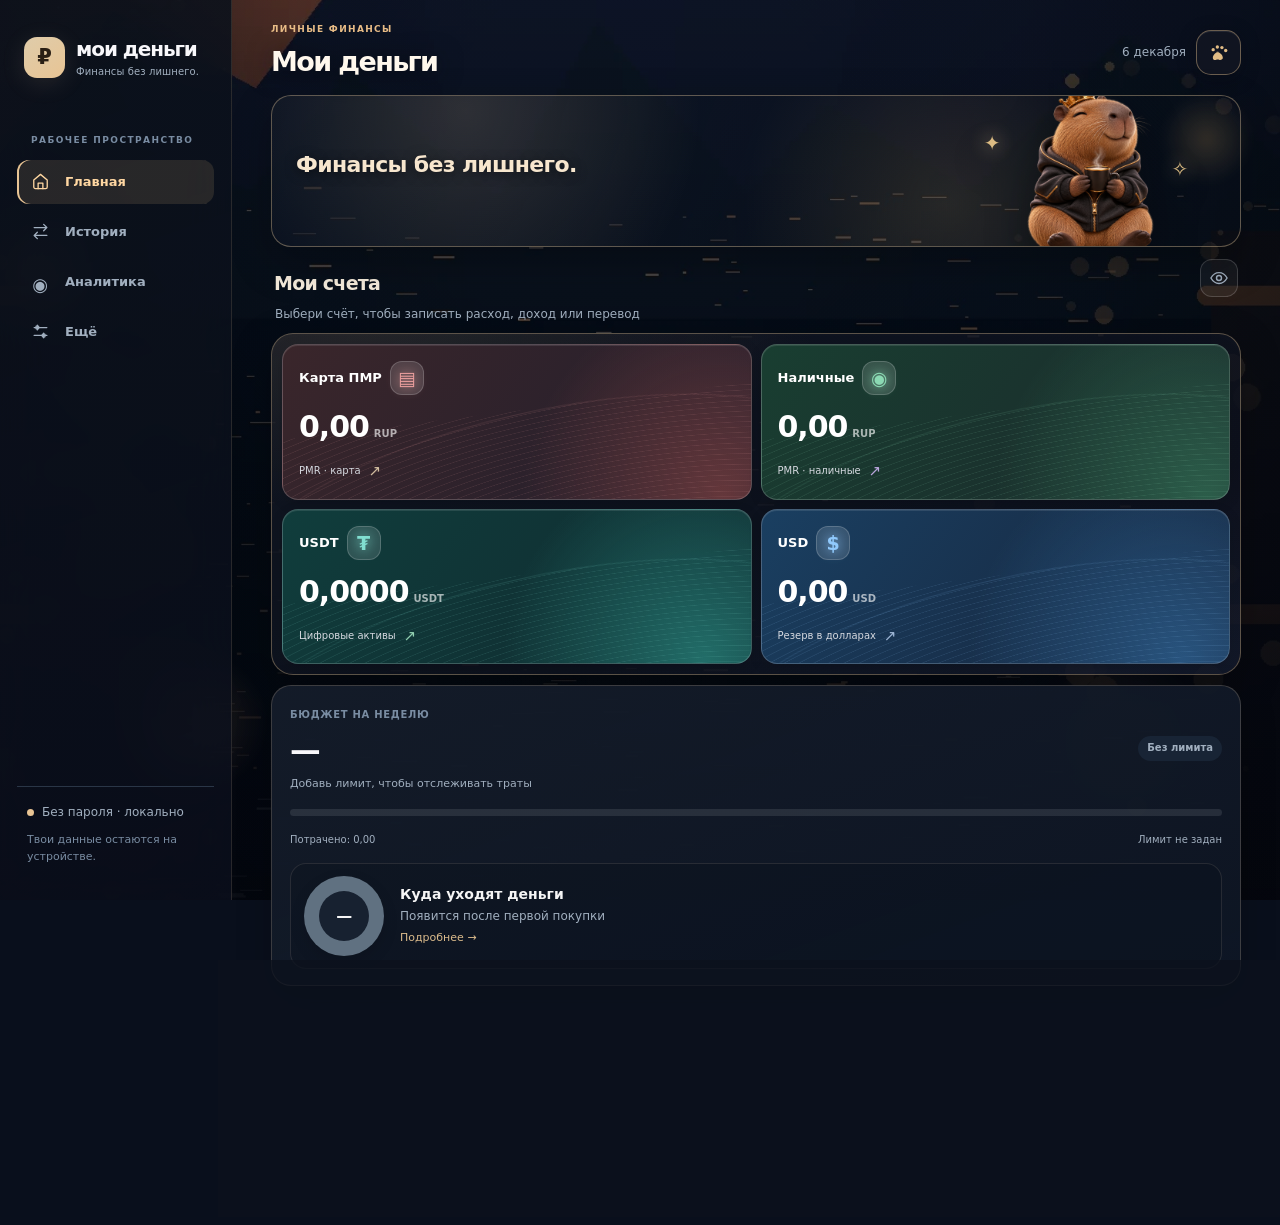
==== commit 4e5f0f0f: "Add files via upload" ====
--- a/index.html
+++ b/index.html
@@ -3,15 +3,15 @@
 <head>
 <meta charset="utf-8"><meta name="viewport" content="width=device-width, initial-scale=1, viewport-fit=cover">
 <meta name="theme-color" content="#0a1018"><meta name="color-scheme" content="dark">
-<meta name="description" content="Мои деньги — личный финансовый трекер, расходы, бюджеты и накопления"><meta name="application-version" content="3.1.0">
+<meta name="description" content="Мои деньги — личный финансовый трекер, расходы, бюджеты и накопления"><meta name="application-version" content="3.2.0">
 <meta http-equiv="Content-Security-Policy" content="default-src 'self'; script-src 'self'; style-src 'self' 'unsafe-inline'; img-src 'self' data: https://images.unsplash.com; connect-src 'self'; object-src 'none'; base-uri 'self'; form-action 'self'; worker-src 'self'; manifest-src 'self'">
 <link rel="manifest" href="./manifest.webmanifest"><link rel="icon" type="image/png" href="./icon-192.png"><link rel="apple-touch-icon" href="./icon-192.png">
-<link rel="stylesheet" href="./styles.css"><title>Мои деньги · Clean Edition 3.1</title>
+<link rel="stylesheet" href="./styles.css"><title>Мои деньги · Premium Flow 3.2</title>
 </head>
 <body>
 <div class="world-background" aria-hidden="true"><div class="world-world"></div><div class="world-vignette"></div><div class="world-glimmers"></div></div>
 <div id="auth" class="auth hidden">
- <div class="auth-card"><div class="auth-mark">₽</div><span class="eyebrow">МОИ ДЕНЬГИ · 3.1</span>
+ <div class="auth-card"><div class="auth-mark">₽</div><span class="eyebrow">МОИ ДЕНЬГИ · 3.2</span>
  <h1 id="auth-title">Открыть личный учёт</h1><p id="auth-description" class="muted">Введи свой пароль для доступа к защищённым данным этого браузера.</p>
  <form id="auth-form"><label for="auth-pass">Пароль</label><input id="auth-pass" type="password" autocomplete="current-password" minlength="8" required placeholder="Пароль от личных записей">
  <div id="confirm-wrap" class="hidden"><label for="auth-confirm">Повтори пароль</label><input id="auth-confirm" type="password" autocomplete="new-password" placeholder="Повтори пароль"></div>
@@ -27,6 +27,7 @@
     <button class="nav active" data-page-link="home"><span class="nav-ic"><svg viewBox="0 0 24 24" aria-hidden="true"><path d="m3.5 10 8.5-7 8.5 7v9a2 2 0 0 1-2 2h-13a2 2 0 0 1-2-2z"/><path d="M9 21v-7h6v7"/></svg></span> Главная</button>
     <button class="nav" data-page-link="transactions"><span class="nav-ic"><svg viewBox="0 0 24 24" aria-hidden="true"><path d="M4 7h16m-4-4 4 4-4 4M20 17H4m4-4-4 4 4 4"/></svg></span> История</button>
     
+    <button class="nav" data-page-link="analytics"><span class="nav-ic">◉</span> Аналитика</button>
     <button class="nav" data-page-link="settings"><span class="nav-ic"><svg viewBox="0 0 24 24" aria-hidden="true"><path d="M4 7h16M4 17h16M8 4v6M16 14v6"/><circle cx="8" cy="7" r="2"/><circle cx="16" cy="17" r="2"/></svg></span> Ещё</button>
   </nav>
   <div class="side-foot"><div class="privacy"><span class="live-dot"></span><span id="side-privacy">Локальный учёт</span></div><small>Твои данные остаются на устройстве.</small><button id="sidebar-install" class="btn outline small" type="button">＋ На устройство</button></div>
@@ -47,6 +48,7 @@
   <div class="theater-bottom"><div class="mascot-speech"><span class="speech-pulse"></span><span id="mascot-say">Нажми на меня — будет сюрприз.</span></div><span class="turn-hint">Коснись персонажа ✦</span></div>
 </section>
 <div class="vault-head"><div><h2>Мои счета</h2></div><div class="everyday-vault-actions"><span class="vault-note">Нажми для подробностей</span><button id="privacy-toggle" class="privacy-toggle" type="button" aria-pressed="false" aria-label="Скрыть суммы счетов" title="Скрыть балансы"><svg viewBox="0 0 24 24" aria-hidden="true" fill="none" stroke="currentColor" stroke-width="1.7"><path d="M2.3 12S5.9 5.5 12 5.5 21.7 12 21.7 12 18.1 18.5 12 18.5 2.3 12 2.3 12Z"/><circle cx="12" cy="12" r="3"/><path class="eye-slash" d="M3 21 21 3"/></svg></button></div></div>
+  <p class="flow-account-hint">Выбери счёт, чтобы записать расход, доход или перевод</p>
   <section class="unified-vault"><div class="vault-sheen"></div><div class="account-grid premium-accounts" id="account-grid" aria-label="Четыре счёта в одной карте"></div></section>
  <section class="living-insights panel hidden" aria-hidden="true" id="living-insights" aria-live="polite"><div class="living-insight-icon" aria-hidden="true">✧</div><div class="living-insight-copy"><span class="eyebrow">ФИНАНСОВЫЙ ОРИЕНТИР</span><strong id="insight-title">Маленький шаг сегодня</strong><p id="insight-description">Покажу короткую подсказку, когда появятся записи.</p></div><span class="streak-pill" id="streak-pill" title="Дни, когда были записаны операции">0 дней</span></section>
 
@@ -80,7 +82,10 @@
  <div class="panel"><div class="panel-title-row"><div><span class="eyebrow">НЕ ЗАБУДЬ ОПЛАТИТЬ</span><h3>Регулярные платежи</h3></div><button class="btn small outline" id="rec-create" type="button">＋ Платёж</button></div><p class="tiny muted">Списание только после подтверждения: автоматически деньги не вычитаются.</p><div id="rec-list"></div></div>
 </div><div class="panel wish-panel"><div class="panel-title-row"><div><span class="eyebrow">НЕОБЯЗАТЕЛЬНЫЕ ПОКУПКИ</span><h3>Отложенные желания</h3></div><span class="tiny muted" id="wish-count"></span></div><p class="tiny muted">Идеи без списания денег. Вернуться к покупке или удалить можно в любое время.</p><div id="wish-list"></div></div></section>
 <section class="view" id="view-analytics">
- <div class="everyday-insight panel" id="everyday-insight" aria-live="polite"><span class="everyday-insight-icon" aria-hidden="true">✦</span><div><span class="eyebrow">НАБЛЮДЕНИЕ ЗА НЕДЕЛЮ</span><p id="everyday-insight-text">После первой покупки здесь появится полезная подсказка.</p></div><button id="stories-open" class="stories-launch" type="button">Итоги <span aria-hidden="true">↗</span></button></div><div class="section-header"><div><span class="eyebrow">СТАТИСТИКА</span><h2>Аналитика</h2></div><select id="analysis-month" aria-label="Месяц аналитики"></select></div><div class="analysis-stats"><div class="panel"><span class="eyebrow">РАСХОДЫ · RUP</span><strong id="analysis-expense">0,00</strong></div><div class="panel"><span class="eyebrow">ДОХОДЫ · RUP</span><strong id="analysis-income">0,00</strong></div><div class="panel"><span class="eyebrow">РАЗНИЦА · RUP</span><strong id="analysis-net">0,00</strong></div><div class="analysis-extras" id="analysis-extras"><div class="analysis-mini"><span>Средний расход / день</span><strong id="analysis-average">—</strong></div><div class="analysis-mini"><span>Доставка и кафе</span><strong id="analysis-delivery">—</strong></div><div class="analysis-mini"><span>Необязательные покупки</span><strong id="analysis-optional">—</strong></div></div><div class="analytics-grid"><div class="panel"><h3>Динамика расходов</h3><p class="tiny muted">Последние 6 месяцев, только счета RUP</p><div id="chart-bars" class="chart" role="img" aria-label="График расходов"></div></div><div class="panel donut-panel"><div class="donut-heading"><div><h3>Куда уходят деньги</h3><p class="tiny muted">Выбранный месяц · карта и наличные в RUP</p></div><span class="donut-heading-icon" aria-hidden="true">◉</span></div><button id="stories-analytics" class="stories-analytics" type="button">◫ Смотреть итоги недели</button><div id="analysis-donut" class="donut-area" aria-live="polite"></div><div id="analysis-categories" class="hidden" aria-hidden="true"></div></div></div><p class="tiny muted">Исторические записи включены в аналитику, но не уменьшают текущие балансы. Валюты не складываются без обмена.</p></section>
+ <div class="everyday-insight panel" id="everyday-insight" aria-live="polite"><span class="everyday-insight-icon" aria-hidden="true">✦</span><div><span class="eyebrow">НАБЛЮДЕНИЕ ЗА НЕДЕЛЮ</span><p id="everyday-insight-text">После первой покупки здесь появится полезная подсказка.</p></div><button id="stories-open" class="stories-launch" type="button">Итоги <span aria-hidden="true">↗</span></button></div><div class="section-header"><div><span class="eyebrow">СТАТИСТИКА</span><h2>Аналитика</h2></div><select id="analysis-month" aria-label="Месяц аналитики"></select></div><div class="flow-analysis-lead panel"><div><span class="eyebrow">ВАШИ ФИНАНСЫ</span><h3>Куда уходят деньги</h3><p>Карта ПМР и наличные · RUP. Нажми на категорию, чтобы увидеть её покупки.</p></div><div class="flow-period" role="group" aria-label="Период круговой диаграммы"><button id="flow-period-week" type="button">7 дней</button><button id="flow-period-month" type="button" class="active">Месяц</button></div></div>
+<details class="flow-more-stats"><summary>Дополнительная статистика <span>⌄</span></summary>
+<div class="analysis-stats"><div class="panel"><span class="eyebrow">РАСХОДЫ · RUP</span><strong id="analysis-expense">0,00</strong></div><div class="panel"><span class="eyebrow">ДОХОДЫ · RUP</span><strong id="analysis-income">0,00</strong></div><div class="panel"><span class="eyebrow">РАЗНИЦА · RUP</span><strong id="analysis-net">0,00</strong></div><div class="analysis-extras" id="analysis-extras"><div class="analysis-mini"><span>Средний расход / день</span><strong id="analysis-average">—</strong></div><div class="analysis-mini"><span>Доставка и кафе</span><strong id="analysis-delivery">—</strong></div><div class="analysis-mini"><span>Необязательные покупки</span><strong id="analysis-optional">—</strong></div></div><div class="analytics-grid"><div class="panel"><h3>Динамика расходов</h3><p class="tiny muted">Последние 6 месяцев, только счета RUP</p><div id="chart-bars" class="chart" role="img" aria-label="График расходов"></div></div><div class="panel donut-panel"><div class="donut-heading"><div><h3>Куда уходят деньги</h3><p class="tiny muted">Карта и наличные · RUP</p></div><span class="donut-heading-icon" aria-hidden="true">◉</span></div><button id="stories-analytics" class="stories-analytics" type="button">◫ Смотреть итоги недели</button><div id="analysis-donut" class="donut-area" aria-live="polite"></div><div id="analysis-categories" class="hidden" aria-hidden="true"></div></div></div></details>
+<p class="tiny muted">Исторические записи включены в аналитику, но не уменьшают текущие балансы. Валюты не складываются без обмена.</p></section>
 <section class="view" id="view-settings"><div class="section-header"><div><span class="eyebrow">ВСЁ В ОДНОМ МЕСТЕ</span><h2>Ещё</h2></div></div>
  <div class="clean-hub">
  <button type="button" data-page-link="analytics" class="clean-hub-tile"><span class="clean-hub-icon">◉</span><span><strong>Аналитика</strong><small>Круг расходов, итоги недели</small></span><span aria-hidden="true">→</span></button>
@@ -98,9 +103,9 @@
  <details class="panel collapsible"><summary>Резервные копии и перенос <span>▾</span></summary><p class="muted" id="backup-warning">В режиме без пароля JSON и CSV содержат данные без шифрования.</p><div class="button-row"><button id="export-json" class="btn outline" type="button">↓ Резервная копия JSON</button><button id="export-csv" class="btn outline" type="button">↓ CSV</button><button id="import-json" class="btn outline" type="button">↑ Восстановить JSON</button><input type="file" id="file-import" accept=".json,application/json" class="hidden"></div><p class="tiny muted">Импорт заменяет текущие записи. Перед ним сохрани копию.</p></details>
  <details class="panel collapsible"><summary>Конфиденциальность <span>▾</span></summary><p id="privacy-info" class="muted"></p><div class="button-row"><button id="protect-data" class="btn outline" type="button">Защитить паролем</button><button id="change-password" class="btn outline" type="button">Сменить пароль</button><button id="lock-data" class="btn outline" type="button">Закрыть учёт</button><button id="reset-data" class="btn danger" type="button">Удалить локальные данные</button></div></details>
  <div class="panel"><h3>Приложение на телефоне</h3><p class="muted">Установи сайт на главный экран. После первого посещения приложение работает и без интернета, но данные между устройствами не синхронизируются.</p><button id="install-btn" class="btn outline" type="button">＋ Установить приложение</button><p id="install-hint" class="tiny muted"></p></div>
-</div></details><footer>Мои деньги 3.1 · данные в браузере · синхронизации между устройствами пока нет</footer></section>
+</div></details><footer>Мои деньги 3.2 · данные в браузере · синхронизации между устройствами пока нет</footer></section>
 </main></div>
-<nav class="mobile-nav" aria-label="Навигация по приложению"><button data-page-link="home" class="active"><span>▦</span>Главная</button><button data-page-link="transactions"><span>⇄</span>История</button><button id="mobile-quick" class="mobile-add" aria-label="Добавить расход"><span>＋</span></button><button data-page-link="settings"><span>⚙</span>Ещё</button></nav>
+<nav class="mobile-nav" aria-label="Навигация по приложению"><button data-page-link="home" class="active"><span>▦</span>Главная</button><button data-page-link="transactions"><span>⇄</span>История</button><button data-page-link="analytics"><span>◉</span>Аналитика</button><button data-page-link="settings"><span>⚙</span>Ещё</button></nav>
 </div>
 <div class="modal hidden" id="modal" role="dialog" aria-modal="true" aria-labelledby="modal-title"><div class="modal-backdrop" data-close="modal"></div><div class="modal-panel"><div class="modal-head"><div><span class="eyebrow" id="modal-kicker">БЫСТРАЯ ЗАПИСЬ</span><h2 id="modal-title">Новый расход</h2></div><button id="modal-close" class="icon-btn" type="button" aria-label="Закрыть">×</button></div><div id="modal-content"></div></div></div>
 <div id="toast" class="toast" role="status" aria-live="polite"></div>
--- a/styles.css
+++ b/styles.css
@@ -603,3 +603,98 @@
 
 /* Keep a single doorway to weekly Stories inside Analytics. */
 #view-analytics #stories-analytics{display:none!important}
+
+/* 3.2 PREMIUM FLOW — one account tap, one clean composer, one understandable analytics screen */
+#quick-top,#sidebar-install,#view-home .world-quick-actions{display:none!important}
+.flow-account-hint{font-size:12px;color:var(--muted);margin:0 0 9px 4px;letter-spacing:0}
+#view-home .premium-account{cursor:pointer;transition:transform .17s ease,border-color .17s ease,filter .17s ease}
+#view-home .premium-account:hover{transform:translateY(-2px);filter:brightness(1.07)}
+#view-home .premium-account:focus-visible{outline:2px solid var(--accent);outline-offset:3px}
+/* Restore the switcher in top bar instead of hiding it with legacy selectors. */
+.topbar #paw-switch{display:grid!important;place-items:center;visibility:visible!important}
+#view-home .living-theater{height:152px!important;overflow:hidden!important;min-height:0!important}
+#view-home .mascot-viewer{width:53%!important;max-width:none!important;min-width:0!important;left:auto!important;right:0!important;top:0!important;bottom:0!important;height:100%!important;transform:none!important;overflow:visible!important;pointer-events:none!important}
+#view-home .pet-stage,html[data-pet="dachshund"] #view-home .pet-stage{height:172px!important;width:100%!important;max-width:305px!important;bottom:-10px!important;right:0!important;left:auto!important;top:auto!important;transform:none!important;overflow:visible!important;pointer-events:auto!important}
+#view-home .pet-stage img#pet-cutout{width:100%!important;height:100%!important;object-fit:contain!important;object-position:center bottom!important;display:block!important}
+#view-home .living-theater::after{content:'Финансы без лишнего.'!important;left:24px!important;font-size:clamp(17px,2vw,22px)!important;top:46%!important;max-width:49%!important}
+#view-home .theater-paw{display:none!important}
+/* Main navigation / center add no longer needed; accounts open sheet directly */
+.mobile-nav{justify-content:space-around!important}
+.mobile-nav button{flex:1 1 0!important;min-width:0!important}
+.mobile-nav button span{font-size:19px}
+/* Simple category breakdown panel, without nested click targets inside a button */
+.flow-analysis-lead{display:flex;align-items:center;justify-content:space-between;gap:18px;padding:20px!important;margin:0 0 16px!important}
+.flow-analysis-lead h3{font-size:20px;letter-spacing:-.03em;margin:5px 0}
+.flow-analysis-lead p{font-size:12px;line-height:1.5;color:var(--muted);max-width:460px;margin:0}
+.flow-period{display:flex;gap:3px;padding:4px;background:#0f1723b8;border:1px solid #ffffff12;border-radius:999px;flex:none}
+.flow-period button{background:none;border:0;color:#a3b0c3;padding:9px 15px;border-radius:999px;cursor:pointer;font-weight:650;font-size:12px}
+.flow-period button.active{background:#edd0a6;color:#1f2228}
+#analysis-donut{align-items:stretch!important;gap:30px!important;padding:20px 5px!important}
+#analysis-donut .flow-big-donut{width:190px!important;align-self:center}
+#analysis-donut .flow-donut-legend{flex:1;min-width:0}
+#analysis-donut .flow-donut-line{display:grid!important;grid-template-columns:10px minmax(0,1fr) auto 46px;gap:9px;align-items:center;width:100%;border:0;border-bottom:1px solid #ffffff0f;border-radius:0;padding:10px 4px;background:none;color:var(--text);text-align:left;cursor:pointer}
+#analysis-donut .flow-donut-line:hover{background:#ffffff08}
+#analysis-donut .flow-donut-line:disabled{opacity:.65;cursor:default}
+#analysis-donut .flow-donut-amount{font-size:12px;color:#d9dfea;font-variant-numeric:tabular-nums}
+#analysis-donut .flow-donut-line .donut-share{font-size:12px;font-variant-numeric:tabular-nums;text-align:right;color:#edd0a6}
+#analysis-donut .donut-name{font-weight:650;overflow-wrap:anywhere}
+/* Professional bottom-sheet financial entry */
+.modal.flow-sheet .modal-backdrop{background:#03070cba;backdrop-filter:blur(8px)}
+.modal.flow-sheet .modal-panel{border:1px solid rgba(255,255,255,.12);background:linear-gradient(165deg,#1b2635,#111926 72%);box-shadow:0 28px 100px #000b;border-radius:25px;padding:24px;max-width:475px}
+.modal.flow-sheet .modal-head{margin-bottom:13px}
+.modal.flow-sheet .modal-head h2{font-size:24px;letter-spacing:-.04em}
+.flow-type-tabs{display:flex;gap:4px;border-radius:15px;padding:4px;background:rgba(5,10,20,.42);border:1px solid #ffffff10}
+.flow-type-tabs button{flex:1;border:0;border-radius:12px;padding:12px 8px;background:transparent;font-weight:680;color:#a8b4c6;font-size:13px;cursor:pointer}
+.flow-type-tabs button.active{background:#e9cfab;color:#22232a;box-shadow:0 5px 16px #0003}
+.flow-sum{display:flex;flex-direction:column;align-items:center;gap:9px;padding:24px 0 18px}
+.flow-sum>label{color:#acbac9;font-size:12px;font-weight:650}
+.flow-sum-input{width:100%;display:flex;align-items:center;justify-content:center;gap:10px}
+.flow-sum-input input{background:none!important;border:0!important;outline:0!important;box-shadow:none!important;text-align:right!important;width:min(63%,245px);font-size:clamp(37px,6vw,54px)!important;font-weight:760!important;letter-spacing:-.055em;color:#f9f6f0!important;padding:0!important;min-height:58px}
+.flow-sum-input input::placeholder{color:#6b7c90}
+.flow-sum-input>span{font-size:14px;color:#cfb991;font-weight:730}
+.flow-field-title{font-size:13px;font-weight:750;display:flex;justify-content:space-between;align-items:center;margin-bottom:10px}
+.flow-field-title>span{font-weight:400;color:var(--muted);font-size:11px}
+.flow-category-chips{display:grid;grid-template-columns:repeat(3,minmax(0,1fr));gap:8px;margin-bottom:12px}
+.flow-category-chips button{min-width:0;text-overflow:ellipsis;overflow:hidden;white-space:nowrap;border:1px solid #ffffff15;border-radius:12px;padding:12px 7px;background:#1f2b3a;color:#dbe2ea;font-size:12px;font-weight:630;cursor:pointer}
+.flow-category-chips button.active{border-color:#e9cba3;background:#e9cba31b;color:#ffe0b5}
+.flow-all-cats{margin-bottom:12px}
+.flow-all-cats label{display:block;color:#97a7ba;font-size:11px;margin:0 0 5px}
+.flow-all-cats select,.flow-entry-fields select,.flow-entry-fields input{background:#182434;border:1px solid #ffffff1a;border-radius:12px;color:var(--text);width:100%;min-height:43px;padding:9px 11px}
+.flow-entry-fields .field{margin:0 0 11px!important}
+.flow-entry-fields{display:grid;grid-template-columns:repeat(2,minmax(0,1fr));gap:0 10px}
+.flow-entry-fields>p{grid-column:1/-1;color:var(--muted);font-size:11px;line-height:1.5;margin:0 0 9px}
+.flow-entry-extra{border-top:1px solid #ffffff16;margin-top:4px;padding-top:6px}
+.flow-entry-extra summary{display:flex;justify-content:space-between;cursor:pointer;color:#a5b5c7;font-size:12px;padding:8px 0;list-style:none}
+.flow-entry-extra summary::-webkit-details-marker{display:none}
+.flow-entry-extra .field{margin:10px 0!important}
+.flow-entry-extra input{width:100%;border-radius:12px}
+.modal.flow-sheet .flow-save{padding:16px;border-radius:14px;font-size:15px;letter-spacing:.005em;margin-top:12px}
+@media(max-width:720px){
+  #view-home .living-theater{height:113px!important;min-height:113px!important;border-radius:19px!important}
+  #view-home .mascot-viewer{width:49%!important;right:0!important;height:100%!important;overflow:visible!important}
+  #view-home .pet-stage,html[data-pet="dachshund"] #view-home .pet-stage{height:130px!important;width:100%!important;max-width:190px!important;bottom:-5px!important;right:-3px!important;left:auto!important;transform:none!important}
+  #view-home .pet-stage img#pet-cutout{object-fit:contain!important;object-position:bottom center!important}
+  #view-home .living-theater::after{font-size:15px!important;max-width:49%!important;left:15px!important}
+  .flow-account-hint{font-size:11px}
+  .flow-analysis-lead{flex-direction:column;align-items:stretch;padding:16px!important}
+  .flow-period{align-self:flex-start}
+  #analysis-donut{flex-direction:column;align-items:center!important;padding:10px 0!important;gap:18px!important}
+  #analysis-donut .flow-big-donut{width:176px!important}
+  #analysis-donut .flow-donut-legend{width:100%}
+  .modal.flow-sheet{align-items:end!important}
+  .modal.flow-sheet .modal-panel{width:100%;max-width:none;max-height:92dvh;border-radius:25px 25px 0 0;padding:19px 17px max(25px,env(safe-area-inset-bottom));border-bottom:0}
+  .flow-category-chips{gap:6px}
+  .flow-category-chips button{font-size:11px;padding:11px 6px}
+}
+@media(prefers-reduced-motion:reduce){.flow-account-hint,.modal.flow-sheet .modal-panel{animation:none!important}}
+
+/* Make the most important visual instantly discoverable. Extras are optional. */
+#view-analytics>.donut-panel{width:100%;padding:20px;margin:0 0 16px!important;background:linear-gradient(160deg,#182332,#101923);border:1px solid #ffffff1a;border-radius:22px}
+#view-analytics>.donut-panel .donut-heading{display:none!important}
+#view-analytics>.donut-panel .stories-analytics{display:none!important}
+.flow-more-stats{margin:0 0 20px;border:1px solid #ffffff17;border-radius:18px;padding:0 16px;background:#111b298c}
+.flow-more-stats>summary{display:flex;justify-content:space-between;align-items:center;color:#cdd5df;font-weight:630;cursor:pointer;padding:18px 4px;list-style:none}
+.flow-more-stats>summary::-webkit-details-marker{display:none}
+.flow-more-stats[open]>summary{border-bottom:1px solid #ffffff18;margin-bottom:15px}
+.flow-more-stats .analysis-stats,.flow-more-stats .analysis-extras,.flow-more-stats .analytics-grid{margin-bottom:14px}
+@media(max-width:720px){#view-analytics>.donut-panel{padding:18px 14px}}
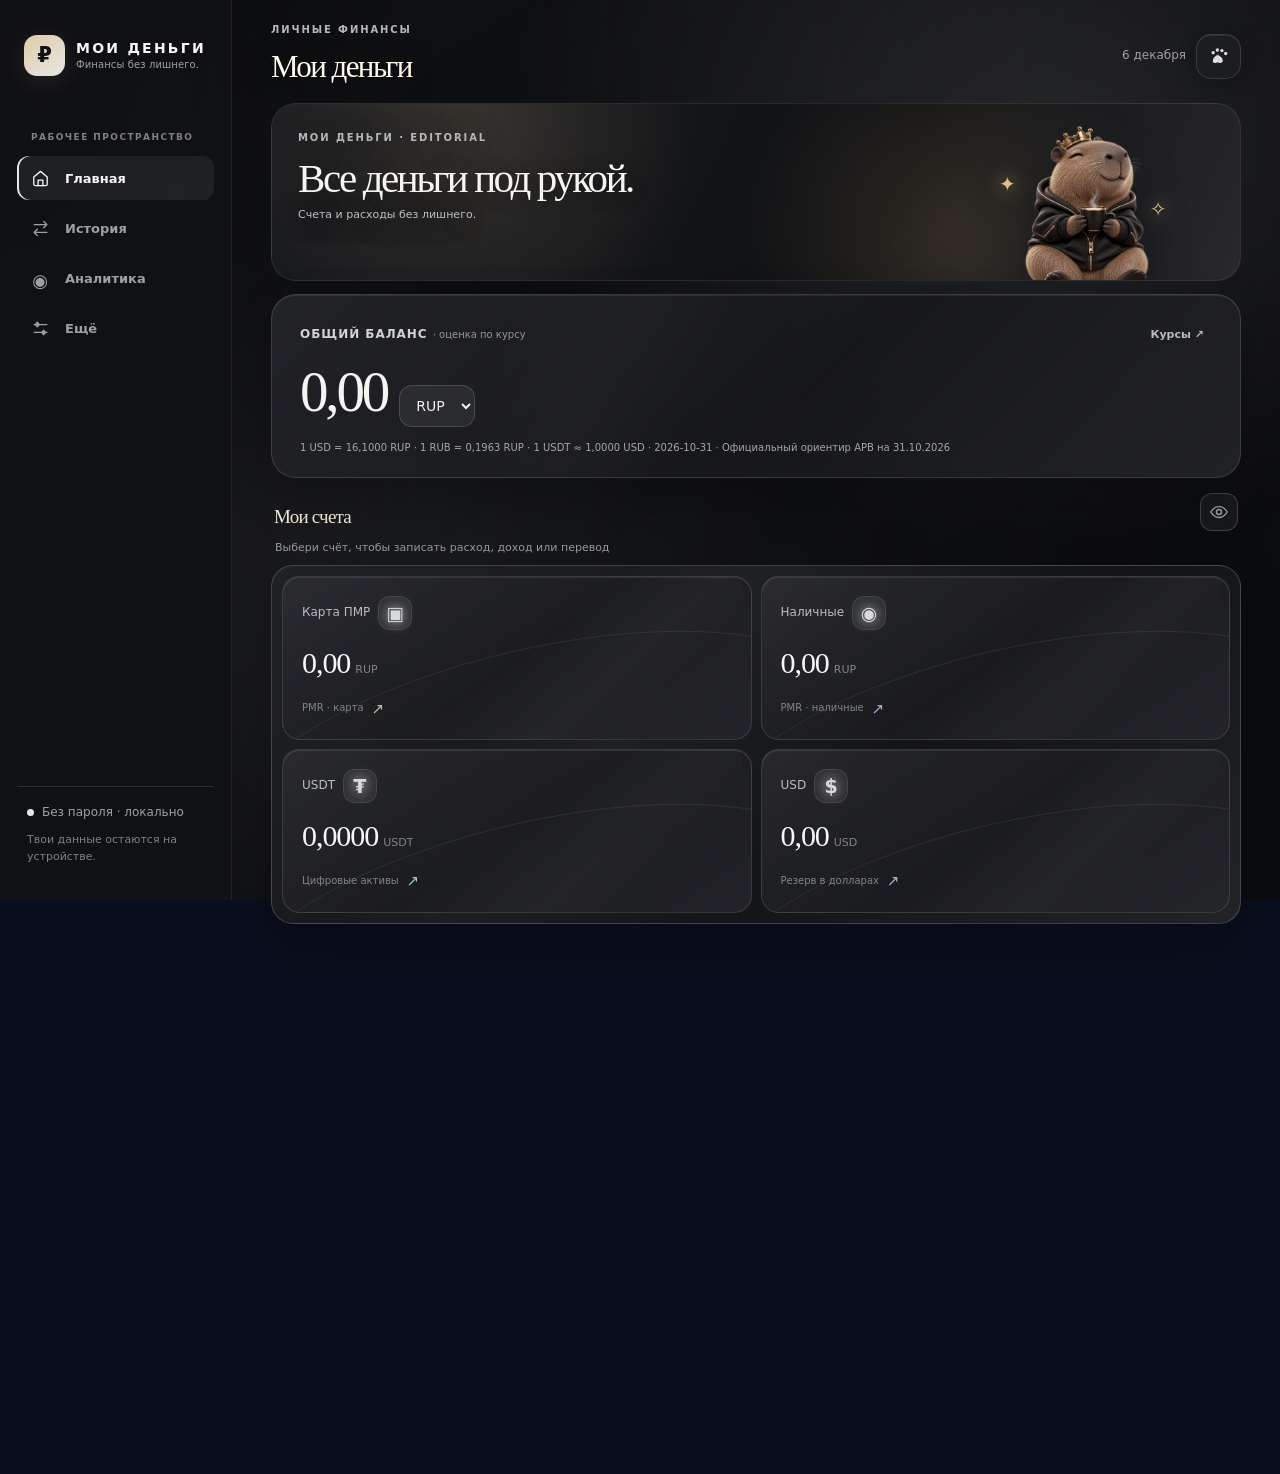
==== commit 324ac2bb: "Add files via upload" ====
--- a/index.html
+++ b/index.html
@@ -2,16 +2,16 @@
 <html lang="ru" data-theme="neobank">
 <head>
 <meta charset="utf-8"><meta name="viewport" content="width=device-width, initial-scale=1, viewport-fit=cover">
-<meta name="theme-color" content="#0a1018"><meta name="color-scheme" content="dark">
-<meta name="description" content="Мои деньги — личный финансовый трекер, расходы, бюджеты и накопления"><meta name="application-version" content="3.2.0">
-<meta http-equiv="Content-Security-Policy" content="default-src 'self'; script-src 'self'; style-src 'self' 'unsafe-inline'; img-src 'self' data: https://images.unsplash.com; connect-src 'self'; object-src 'none'; base-uri 'self'; form-action 'self'; worker-src 'self'; manifest-src 'self'">
+<meta name="theme-color" content="#151619"><meta name="color-scheme" content="dark">
+<meta name="description" content="Мои деньги — личный финансовый трекер, расходы, бюджеты и накопления"><meta name="application-version" content="3.3.0">
+<meta http-equiv="Content-Security-Policy" content="default-src 'self'; script-src 'self'; style-src 'self' 'unsafe-inline'; img-src 'self' data: https://images.unsplash.com; connect-src 'self' https://www.agroprombank.com https://agroprombank.com; object-src 'none'; base-uri 'self'; form-action 'self'; worker-src 'self'; manifest-src 'self'">
 <link rel="manifest" href="./manifest.webmanifest"><link rel="icon" type="image/png" href="./icon-192.png"><link rel="apple-touch-icon" href="./icon-192.png">
-<link rel="stylesheet" href="./styles.css"><title>Мои деньги · Premium Flow 3.2</title>
+<link rel="stylesheet" href="./styles.css"><title>Мои деньги · Editorial 3.3</title>
 </head>
-<body>
+<body class="editorial-edition">
 <div class="world-background" aria-hidden="true"><div class="world-world"></div><div class="world-vignette"></div><div class="world-glimmers"></div></div>
 <div id="auth" class="auth hidden">
- <div class="auth-card"><div class="auth-mark">₽</div><span class="eyebrow">МОИ ДЕНЬГИ · 3.2</span>
+ <div class="auth-card"><div class="auth-mark">₽</div><span class="eyebrow">МОИ ДЕНЬГИ · 3.3</span>
  <h1 id="auth-title">Открыть личный учёт</h1><p id="auth-description" class="muted">Введи свой пароль для доступа к защищённым данным этого браузера.</p>
  <form id="auth-form"><label for="auth-pass">Пароль</label><input id="auth-pass" type="password" autocomplete="current-password" minlength="8" required placeholder="Пароль от личных записей">
  <div id="confirm-wrap" class="hidden"><label for="auth-confirm">Повтори пароль</label><input id="auth-confirm" type="password" autocomplete="new-password" placeholder="Повтори пароль"></div>
@@ -38,7 +38,7 @@
 <section class="view active" id="view-home">
  <section class="living-theater" id="living-theater" data-pet="capybara" aria-label="Живой персонаж и атмосферный фон">
   <div class="hero-noise" aria-hidden="true"></div>
-  <div class="theater-copy"><span class="eyebrow">ТВОЁ ПРОСТРАНСТВО</span><h2 id="mascot-hero-title">Финансы в удовольствие.</h2><p id="mascot-hero-sub">Простые решения. Красивые привычки.</p></div>
+  <div class="theater-copy"><span class="eyebrow">МОИ ДЕНЬГИ · EDITORIAL</span><h2 id="mascot-hero-title">Баланс<br>под рукой.</h2><p id="mascot-hero-sub">Счета, история и расходы в одном месте.</p></div>
   <button id="theater-paw" class="theater-paw" type="button" title="Сменить персонажа" aria-label="Сменить персонажа: капибара или такса">🐾 <span>Персонаж</span></button>
   <div class="mascot-viewer" id="mascot-viewer" role="group" aria-label="Нажми на персонажа, чтобы увидеть реакцию">
     <button class="pet-stage" id="pet-tap" type="button" aria-label="Погладить персонажа и увидеть реакцию"><img id="pet-cutout" src="./capybara.png" alt="Капибара с чашкой кофе" draggable="false" loading="eager"><img id="pet-tail" class="pet-tail hidden" src="./dachshund-tail.png" alt="" draggable="false"><span id="pet-extra" class="pet-extra" aria-hidden="true">✧</span><span class="pet-star">✦</span><span class="pet-shimmer">✧</span></button>
@@ -46,6 +46,11 @@
     <span id="mascot-fallback-animal" class="hidden">🦫</span>
   </div>
   <div class="theater-bottom"><div class="mascot-speech"><span class="speech-pulse"></span><span id="mascot-say">Нажми на меня — будет сюрприз.</span></div><span class="turn-hint">Коснись персонажа ✦</span></div>
+</section>
+<section class="editorial-overview" id="editorial-overview" aria-label="Общая оценка активов">
+  <div class="editorial-overview-title"><span>Общий баланс <small>· оценка по курсу</small></span><button id="edit-fx" type="button" class="editorial-rate-link" title="Настроить курсы">Курсы ↗</button></div>
+  <div class="editorial-total-line"><strong id="net-total">—</strong><select id="net-base" aria-label="Основная валюта"><option value="RUP">RUP</option><option value="USD">USD</option><option value="RUB">RUB</option></select></div>
+  <div id="net-rate-note" class="editorial-rate-note">Курсы не загружены</div>
 </section>
 <div class="vault-head"><div><h2>Мои счета</h2></div><div class="everyday-vault-actions"><span class="vault-note">Нажми для подробностей</span><button id="privacy-toggle" class="privacy-toggle" type="button" aria-pressed="false" aria-label="Скрыть суммы счетов" title="Скрыть балансы"><svg viewBox="0 0 24 24" aria-hidden="true" fill="none" stroke="currentColor" stroke-width="1.7"><path d="M2.3 12S5.9 5.5 12 5.5 21.7 12 21.7 12 18.1 18.5 12 18.5 2.3 12 2.3 12Z"/><circle cx="12" cy="12" r="3"/><path class="eye-slash" d="M3 21 21 3"/></svg></button></div></div>
   <p class="flow-account-hint">Выбери счёт, чтобы записать расход, доход или перевод</p>
@@ -91,7 +96,10 @@
  <button type="button" data-page-link="analytics" class="clean-hub-tile"><span class="clean-hub-icon">◉</span><span><strong>Аналитика</strong><small>Круг расходов, итоги недели</small></span><span aria-hidden="true">→</span></button>
  <button type="button" data-page-link="plans" class="clean-hub-tile"><span class="clean-hub-icon">◎</span><span><strong>Цели и платежи</strong><small>Накопления и регулярные траты</small></span><span aria-hidden="true">→</span></button>
  </div>
- <details class="clean-settings-drawer" id="clean-settings-drawer"><summary>Настройки приложения <span aria-hidden="true">⌄</span></summary><div class="settings-grid">
+ <details class="clean-settings-drawer" id="clean-settings-drawer"><summary>Настройки приложения <span aria-hidden="true">⌄</span></summary><div class="settings-grid"><div class="panel fx-settings-panel" id="fx-settings-panel"><h3>Общий баланс и курсы</h3><p class="muted">RUP — рубли ПМР, RUB — российские рубли. Общий баланс — оценка, не сумма, доступная для немедленного обмена.</p>
+<div class="fx-field-grid"><div><label for="fx-usd-rup">1 USD в RUP</label><input id="fx-usd-rup" type="number" step="0.0001" min="0.0001" inputmode="decimal"></div><div><label for="fx-rub-rup">1 RUB в RUP</label><input id="fx-rub-rup" type="number" step="0.000001" min="0.000001" inputmode="decimal"></div><div><label for="fx-usdt-usd">1 USDT в USD</label><input id="fx-usdt-usd" type="number" step="0.0001" min="0.0001" inputmode="decimal"></div></div>
+<p class="tiny muted" id="fx-status">Источник курса будет показан здесь.</p>
+<div class="button-row"><button id="fx-save" type="button" class="btn primary small">Сохранить курсы</button><button id="fx-refresh" type="button" class="btn outline small">Проверить курс банка</button></div><p class="tiny muted">Автоматическое обновление зависит от разрешений браузера и доступности XML-сервиса банка. При сбое сохраняются последние курсы. <a href="https://www.agroprombank.com/eshche/poleznoe/kursy-valyut/" target="_blank" rel="noopener noreferrer">Курсы Агропромбанка ↗</a></p></div>
  
  <div class="panel pet-settings"><div class="panel-title-row"><div><span class="eyebrow">НАСТРОЙ ДНЯ</span><h3>Твой персонаж</h3></div><span class="paw-settings-icon">✦</span></div><p class="muted">Переключай два разных мира: спокойный вечер с капибарой или ночной город с таксой.</p><div class="pet-choice-row"><button class="pet-choice" data-pet-choice="capybara" type="button"><span class="pet-choice-icon">◕</span><span><strong>Капибара</strong><small>Тепло и спокойствие</small></span><span class="pet-choice-check">✓</span></button><button class="pet-choice" data-pet-choice="dachshund" type="button"><span class="pet-choice-icon">♞</span><span><strong>Такса</strong><small>Энергия и движение</small></span><span class="pet-choice-check">✓</span></button></div><label class="toggle-row" style="margin-top:17px"><input type="checkbox" id="mascot-motion" checked><span>Живые движения персонажа</span></label><p class="tiny muted">Плавная анимация останавливается, если включено уменьшение движения в настройках устройства.</p></div>
  <div class="panel premium-tools"><h3>Инструменты</h3><p class="muted">Аналитика, календарь и расширенные функции — когда понадобятся.</p><div class="premium-tools-actions"><button class="btn outline" type="button" data-page-link="analytics">▥ Смотреть аналитику</button><button class="btn outline" type="button" data-page-link="plans">◎ Цели и платежи</button></div></div>
@@ -103,7 +111,7 @@
  <details class="panel collapsible"><summary>Резервные копии и перенос <span>▾</span></summary><p class="muted" id="backup-warning">В режиме без пароля JSON и CSV содержат данные без шифрования.</p><div class="button-row"><button id="export-json" class="btn outline" type="button">↓ Резервная копия JSON</button><button id="export-csv" class="btn outline" type="button">↓ CSV</button><button id="import-json" class="btn outline" type="button">↑ Восстановить JSON</button><input type="file" id="file-import" accept=".json,application/json" class="hidden"></div><p class="tiny muted">Импорт заменяет текущие записи. Перед ним сохрани копию.</p></details>
  <details class="panel collapsible"><summary>Конфиденциальность <span>▾</span></summary><p id="privacy-info" class="muted"></p><div class="button-row"><button id="protect-data" class="btn outline" type="button">Защитить паролем</button><button id="change-password" class="btn outline" type="button">Сменить пароль</button><button id="lock-data" class="btn outline" type="button">Закрыть учёт</button><button id="reset-data" class="btn danger" type="button">Удалить локальные данные</button></div></details>
  <div class="panel"><h3>Приложение на телефоне</h3><p class="muted">Установи сайт на главный экран. После первого посещения приложение работает и без интернета, но данные между устройствами не синхронизируются.</p><button id="install-btn" class="btn outline" type="button">＋ Установить приложение</button><p id="install-hint" class="tiny muted"></p></div>
-</div></details><footer>Мои деньги 3.2 · данные в браузере · синхронизации между устройствами пока нет</footer></section>
+</div></details><footer>Мои деньги 3.3 · данные в браузере · синхронизации между устройствами пока нет</footer></section>
 </main></div>
 <nav class="mobile-nav" aria-label="Навигация по приложению"><button data-page-link="home" class="active"><span>▦</span>Главная</button><button data-page-link="transactions"><span>⇄</span>История</button><button data-page-link="analytics"><span>◉</span>Аналитика</button><button data-page-link="settings"><span>⚙</span>Ещё</button></nav>
 </div>
--- a/styles.css
+++ b/styles.css
@@ -698,3 +698,123 @@
 .flow-more-stats[open]>summary{border-bottom:1px solid #ffffff18;margin-bottom:15px}
 .flow-more-stats .analysis-stats,.flow-more-stats .analysis-extras,.flow-more-stats .analytics-grid{margin-bottom:14px}
 @media(max-width:720px){#view-analytics>.donut-panel{padding:18px 14px}}
+
+/* EDITORIAL 3.3 — monotone refinement. Financial data + legacy features unchanged. */
+html body.editorial-edition{
+ --bg:#0c0d10;--panel:#191a1e;--panel2:#242529;--border:rgba(255,255,255,.12);
+ --text:#f5f4f2;--muted:#9fa0a5;--sub:#808188;--accent:#e6e6e6;--accent-ink:#111215;
+ --accent2:#b9babd;--yellow:#cacbd0;--red:#d5a3a3;
+ background:#0b0c0f;color:#f5f4f2;
+}
+body.editorial-edition .world-background{background:radial-gradient(ellipse at 85% 14%,#323337 0,transparent 38%),radial-gradient(ellipse at 0 66%,#25262a 0,transparent 46%),#0c0d10!important;opacity:1!important}
+body.editorial-edition .world-world{background:linear-gradient(145deg,transparent 5%,rgba(255,255,255,.03) 19%,transparent 33%,rgba(255,255,255,.035) 62%,transparent 80%)!important;filter:none!important;opacity:.5!important}
+body.editorial-edition .world-vignette{background:linear-gradient(90deg,#0b0c0eb8,transparent 35%,#0b0c0e85)!important}
+body.editorial-edition .world-glimmers{opacity:0!important}
+body.editorial-edition .sidebar{background:#111215eb!important;border-right:1px solid #ffffff14!important}
+body.editorial-edition .brand strong{letter-spacing:.16em!important;text-transform:uppercase!important;font-size:14px!important}
+body.editorial-edition .nav.active{background:#e3e3e313!important;color:#f5f5f5!important;border-color:#ffffff22!important}
+body.editorial-edition .app .workspace{background:transparent!important}
+body.editorial-edition .topbar{background:transparent!important;box-shadow:none!important;border-color:transparent!important}
+body.editorial-edition .topbar h1{font-family:Georgia,'Times New Roman',serif!important;font-size:31px!important;font-weight:400!important;letter-spacing:-.05em!important}
+body.editorial-edition .eyebrow{color:#b6b6ba!important;letter-spacing:.19em!important;font-size:10px!important}
+body.editorial-edition button{transition:background .18s ease,border-color .18s ease,transform .2s ease,opacity .2s ease}
+body.editorial-edition button:focus-visible,body.editorial-edition select:focus-visible,body.editorial-edition input:focus-visible{outline:2px solid #eeeeee!important;outline-offset:3px}
+body.editorial-edition .paw-switch{background:#1c1d20!important;border-color:#ffffff22!important;color:#eee!important}
+body.editorial-edition .btn.primary{background:#efeeeb!important;border-color:#efeeeb!important;color:#151619!important;box-shadow:none!important}
+body.editorial-edition .btn.outline,body.editorial-edition .btn.ghost{border-color:#ffffff2b!important;color:#e8e8e8!important}
+body.editorial-edition .topbar #quick-top{background:transparent!important;color:#f2f2f2!important;border:1px solid #ffffff35!important}
+/* Narrative intro: compact height, small illustrated animal on right */
+body.editorial-edition #view-home .living-theater{height:178px!important;min-height:178px!important;overflow:hidden!important;background:linear-gradient(115deg,#1a1b1f,#101114 63%,#28282d)!important;border:1px solid #ffffff18!important;border-radius:25px!important;box-shadow:none!important}
+body.editorial-edition #view-home .living-theater::before{content:''!important;position:absolute!important;inset:0!important;background:linear-gradient(141deg,#ffffff0c,transparent 42%,#ffffff09 45%,transparent 64%)!important;opacity:1!important;pointer-events:none}
+body.editorial-edition #view-home .living-theater::after{display:none!important}
+body.editorial-edition .theater-copy{display:block!important;position:relative!important;z-index:2!important;max-width:60%!important;padding:23px 26px!important}
+body.editorial-edition .theater-copy h2{display:block!important;margin:12px 0 8px!important;font-family:Georgia,'Times New Roman',serif!important;font-size:clamp(28px,3vw,43px)!important;line-height:1.04!important;letter-spacing:-.06em!important;color:#f5f5f5!important;font-weight:400!important}
+body.editorial-edition .theater-copy p{font-size:12px!important;line-height:1.4!important;color:#a7a8ad!important;max-width:240px!important}
+body.editorial-edition #view-home .mascot-viewer{right:2%!important;width:39%!important;top:0!important;height:100%!important;bottom:0!important;pointer-events:none!important}
+body.editorial-edition #view-home .pet-stage,body.editorial-edition html[data-pet="dachshund"] #view-home .pet-stage{height:168px!important;width:100%!important;max-width:250px!important;right:3%!important;bottom:-14px!important;pointer-events:auto!important}
+body.editorial-edition #view-home .pet-stage img#pet-cutout{object-fit:contain!important;object-position:center bottom!important;filter:grayscale(.22) saturate(.65) contrast(1.03)!important}
+body.editorial-edition #view-home .theater-bottom{display:none!important}
+body.editorial-edition .vault-head{margin-top:18px!important;margin-bottom:4px!important}
+body.editorial-edition .vault-head h2{font-family:Georgia,'Times New Roman',serif!important;font-size:21px!important;font-weight:400!important}
+body.editorial-edition .flow-account-hint{color:#9a9ba0!important;font-size:11px!important}
+/* Total valuation header: primary information hierarchy */
+body.editorial-edition .editorial-overview{padding:24px 28px 21px;margin:13px 0 15px;border:1px solid #ffffff22;border-radius:25px;background:linear-gradient(136deg,#242529e6 0,#17181beb 55%,#242529d9);box-shadow:inset 0 1px #ffffff14,0 22px 50px #0003;position:relative;overflow:hidden}
+body.editorial-edition .editorial-overview:before{content:'';position:absolute;pointer-events:none;inset:0;background:linear-gradient(115deg,transparent 23%,#ffffff09 35%,transparent 45%);opacity:.5}
+body.editorial-edition .editorial-overview-title{position:relative;display:flex;align-items:center;justify-content:space-between;gap:10px;color:#d3d3d7;font-size:12px;letter-spacing:.08em;text-transform:uppercase;font-weight:650}
+body.editorial-edition .editorial-overview-title small{color:#96979d;font-weight:400;font-size:10px;text-transform:none;letter-spacing:0}
+body.editorial-edition .editorial-rate-link{background:transparent;border:0;color:#b9bac0;font-size:11px;cursor:pointer;padding:8px;border-radius:9px}
+body.editorial-edition .editorial-rate-link:hover{background:#ffffff12}
+body.editorial-edition .editorial-total-line{display:flex;align-items:baseline;gap:12px;position:relative;margin-top:11px;flex-wrap:wrap}
+body.editorial-edition #net-total{font:400 clamp(35px,6vw,57px)/1.05 Georgia,'Times New Roman',serif;letter-spacing:-.055em;max-width:100%;overflow-wrap:anywhere;font-variant-numeric:tabular-nums}
+body.editorial-edition #net-base{width:auto;min-width:70px;padding:8px 12px;background:#ffffff10;color:#efeff0;border:1px solid #ffffff25;border-radius:13px;font-size:14px;cursor:pointer}
+body.editorial-edition #net-base option{background:#191a1d;color:#fff}
+body.editorial-edition #net-rate-note{position:relative;margin-top:13px;line-height:1.6;font-size:10px;color:#a6a7aa;overflow-wrap:anywhere}
+/* One shared vault, neutral cards with tactile edges */
+body.editorial-edition .unified-vault{background:linear-gradient(142deg,#202125,#131417 62%,#222327)!important;border:1px solid #ffffff2e!important;padding:15px!important;border-radius:24px!important;box-shadow:inset 0 1px #ffffff17,0 20px 56px #0004!important}
+body.editorial-edition .vault-sheen{background:linear-gradient(130deg,transparent 28%,#ffffff07 38%,transparent 62%)!important;opacity:1!important}
+body.editorial-edition .premium-accounts{gap:12px!important;grid-template-columns:repeat(2,minmax(0,1fr))!important}
+body.editorial-edition #view-home .premium-account{background:linear-gradient(147deg,#303136b0,#1b1c20c9 50%,#26272cc9)!important;border:1px solid #ffffff1e!important;box-shadow:inset 0 1px #ffffff16!important;border-radius:18px!important;padding:19px!important;min-height:128px!important;max-width:none!important;overflow:hidden!important}
+body.editorial-edition #view-home .premium-account::before{content:''!important;position:absolute!important;inset:0!important;background:linear-gradient(145deg,transparent 48%,#ffffff07 65%,transparent 75%)!important;opacity:1!important;pointer-events:none}
+body.editorial-edition .pa-name{color:#bbbcc2!important;font-size:12px!important;font-weight:500!important}
+body.editorial-edition .pa-symbol{color:#d9dadd!important;background:#ffffff0e!important;border:1px solid #ffffff18!important;border-radius:12px!important;box-shadow:none!important}
+body.editorial-edition .pa-value{font-family:Georgia,'Times New Roman',serif!important;font-weight:400!important;letter-spacing:-.035em!important;line-height:1.25!important;color:#f6f6f6!important;font-variant-numeric:tabular-nums}
+body.editorial-edition .pa-value small{font-family:system-ui,sans-serif!important;font-size:11px!important;font-weight:500!important;color:#babcc1!important;letter-spacing:0!important}
+body.editorial-edition .pa-bottom{color:#83858b!important;font-size:10px!important}
+body.editorial-edition #view-home .premium-account:hover{background:#37383c!important;transform:translateY(-2px)!important}
+/* category ring: visible, subdued and meaningful */
+body.editorial-edition .budget-hero,body.editorial-edition #view-analytics>.donut-panel,body.editorial-edition .home-lower .panel{background:linear-gradient(149deg,#1e1f22c9,#141519e3)!important;border:1px solid #ffffff20!important;box-shadow:none!important;border-radius:23px!important}
+body.editorial-edition .clean-donut-ring,body.editorial-edition #analysis-donut .flow-big-donut{filter:grayscale(1) saturate(0)!important}
+body.editorial-edition .clean-donut-copy strong{color:#eeeeee!important}
+body.editorial-edition .clean-donut-copy em{color:#acadb3!important}
+body.editorial-edition .clean-donut-link{background:#ffffff05!important;border:1px solid #ffffff18!important;border-radius:18px!important}
+body.editorial-edition .progress{background:#ffffff18!important}
+body.editorial-edition .progress>div,body.editorial-edition #week-bar{background:#c9c9cb!important}
+body.editorial-edition .status.good{background:#ffffff12!important;color:#d9d9db!important}
+body.editorial-edition .tx-row{border-color:#ffffff12!important}
+body.editorial-edition .tx-icon{filter:grayscale(1)!important;background:#ffffff13!important;color:#e2e3e5!important}
+body.editorial-edition .tx-amount{color:#e2e2e3!important}
+body.editorial-edition .tx-amount.negative,body.editorial-edition .tx-amount.positive{color:#f1f1f2!important}
+body.editorial-edition .flow-period button.active,body.editorial-edition .flow-type-tabs button.active{background:#e1e1e3!important;color:#16171a!important}
+body.editorial-edition #analysis-donut .flow-donut-line .donut-share{color:#e3e3e5!important}
+body.editorial-edition .modal.flow-sheet .modal-panel{background:linear-gradient(145deg,#25262b,#151619 75%)!important}
+body.editorial-edition .flow-category-chips button.active{border-color:#ffffff80!important;background:#ffffff20!important;color:#fff!important}
+body.editorial-edition .flow-sum-input>span{color:#bcbcc0!important}
+body.editorial-edition .mobile-nav{background:#141519f5!important;border:1px solid #ffffff18!important;backdrop-filter:blur(18px)!important}
+body.editorial-edition .mobile-nav button.active{color:#f3f3f3!important;background:#ffffff14!important}
+body.editorial-edition .fx-field-grid{display:grid;grid-template-columns:repeat(3,minmax(0,1fr));gap:10px;margin:16px 0}
+body.editorial-edition .fx-field-grid input{width:100%;background:#111216;border:1px solid #ffffff24;color:#f7f7f7;border-radius:12px;padding:12px}
+body.editorial-edition .fx-field-grid label{font-size:11px;color:#c5c6ca;display:block;margin-bottom:6px}
+@media(max-width:720px){
+ body.editorial-edition #view-home .living-theater{height:154px!important;min-height:154px!important;border-radius:20px!important}
+ body.editorial-edition .theater-copy{padding:20px 16px!important;max-width:60%!important}
+ body.editorial-edition .theater-copy h2{font-size:29px!important;margin:11px 0 5px!important}
+ body.editorial-edition .theater-copy p{font-size:10px!important;max-width:170px!important}
+ body.editorial-edition #view-home .mascot-viewer{width:44%!important;right:0!important}
+ body.editorial-edition #view-home .pet-stage,html[data-pet="dachshund"] body.editorial-edition #view-home .pet-stage{max-width:158px!important;height:151px!important;bottom:-7px!important;right:0!important}
+ body.editorial-edition .editorial-overview{padding:19px 20px 17px;margin:12px 0!important;border-radius:20px!important}
+ body.editorial-edition #net-total{font-size:clamp(31px,9vw,42px)!important}
+ body.editorial-edition .editorial-overview-title small{font-size:9px}
+ body.editorial-edition .unified-vault{padding:9px!important;border-radius:20px!important}
+ body.editorial-edition .premium-accounts{gap:8px!important}
+ body.editorial-edition #view-home .premium-account{min-height:104px!important;border-radius:14px!important;padding:12px!important}
+ body.editorial-edition .pa-value{font-size:clamp(17px,5vw,23px)!important}
+ body.editorial-edition .pa-name{font-size:11px!important}
+ body.editorial-edition .pa-symbol{font-size:12px!important}
+ body.editorial-edition .pa-bottom{display:none!important}
+ body.editorial-edition .fx-field-grid{grid-template-columns:1fr!important}
+}
+@media(prefers-reduced-motion:reduce){body.editorial-edition *,body.editorial-edition *::before,body.editorial-edition *::after{animation-duration:.001ms!important;transition-duration:.001ms!important}}
+/* Final editorial specificity corrections over legacy Clean Edition */
+body.editorial-edition #view-home .theater-copy{display:block!important;top:0!important;left:0!important;position:absolute!important;transform:none!important;visibility:visible!important;opacity:1!important;max-width:62%!important;z-index:5!important}
+body.editorial-edition #view-home .theater-copy h2{display:block!important;font-family:Georgia,'Times New Roman',serif!important;font-weight:400!important;font-size:clamp(29px,3.6vw,41px)!important;line-height:1.06!important;color:#f6f5f2!important;max-width:none!important;margin:11px 0 7px!important}
+body.editorial-edition #view-home .theater-copy p{display:block!important;color:#bfc0c5!important;max-width:230px!important;font-size:11px!important}
+body.editorial-edition #view-home .living-theater::after{display:none!important;content:none!important}
+body.editorial-edition #view-home .premium-budget-row>.budget-hero{background:linear-gradient(149deg,#1e1f22d9,#141519ec)!important;border:1px solid #ffffff20!important;box-shadow:none!important;border-radius:23px!important}
+body.editorial-edition #view-home .premium-account::after{border-color:#aaa!important;opacity:.12!important;filter:grayscale(1)!important}
+body.editorial-edition #view-home .pa-value .pa-number{font-family:Georgia,'Times New Roman',serif!important;font-variant-numeric:tabular-nums}
+body.editorial-edition .modal.flow-sheet .flow-save{background:#e4e4e5!important;color:#17181a!important;border-color:#e4e4e5!important}
+@media(max-width:720px){
+ body.editorial-edition #view-home .theater-copy{max-width:61%!important;top:0!important;left:0!important}
+ body.editorial-edition #view-home .theater-copy h2{font-size:29px!important;margin:11px 0 5px!important;max-width:205px!important}
+ body.editorial-edition #view-home .theater-copy p{font-size:10px!important;max-width:150px!important}
+}
